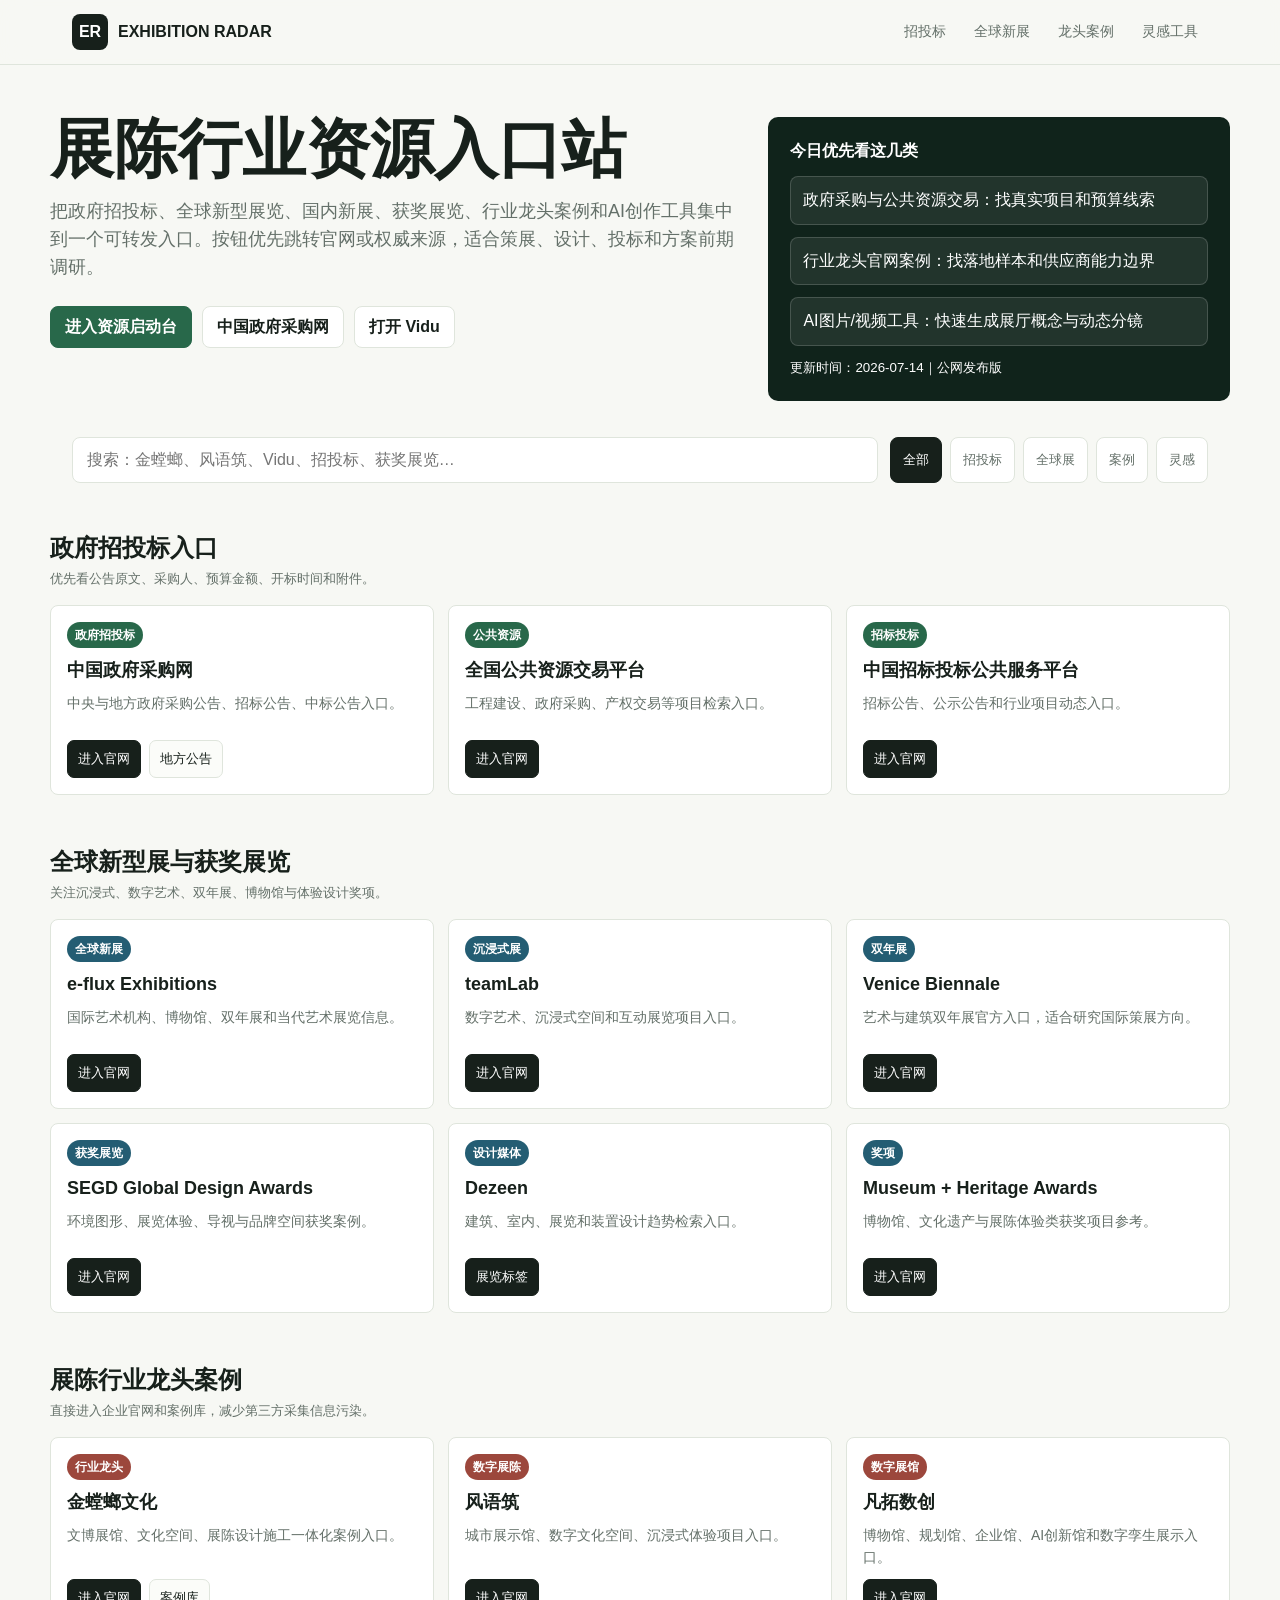
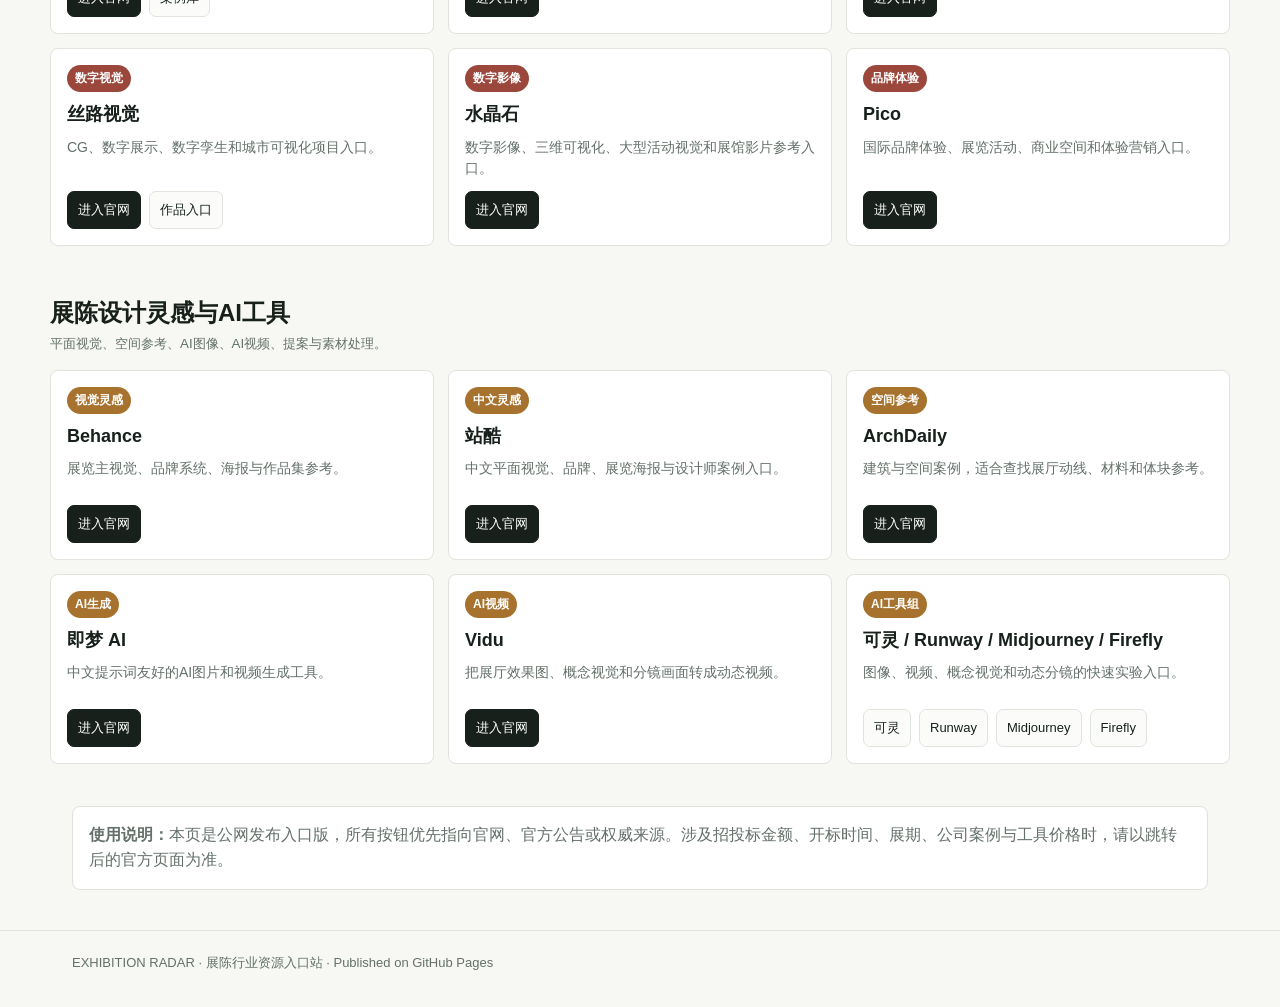
==== index.html @ a2f23543 "Publish Exhibition Radar GitHub Pages entry" ====
<!doctype html>
<html lang="zh-CN">
<head>
<meta charset="utf-8">
<meta name="viewport" content="width=device-width,initial-scale=1">
<title>EXHIBITION RADAR｜展陈行业资源入口站</title>
<meta name="description" content="展陈设计、展览资讯、政府招投标、行业龙头案例与AI灵感工具入口站。">
<style>
:root{--bg:#f7f8f4;--ink:#17201b;--muted:#647069;--line:#dfe5dc;--card:#fff;--green:#28684a;--blue:#245d73;--red:#9c473c;--gold:#a7722d}*{box-sizing:border-box}body{margin:0;background:var(--bg);color:var(--ink);font-family:-apple-system,BlinkMacSystemFont,"Segoe UI","PingFang SC","Microsoft YaHei",sans-serif;line-height:1.55}a{color:inherit;text-decoration:none}.shell{max-width:1180px;margin:auto;padding:0 22px}.top{position:sticky;top:0;z-index:5;background:rgba(247,248,244,.92);backdrop-filter:blur(14px);border-bottom:1px solid var(--line)}.nav{min-height:64px;display:flex;align-items:center;justify-content:space-between;gap:18px}.brand{display:flex;align-items:center;gap:10px;font-weight:800}.mark{width:36px;height:36px;border-radius:8px;background:var(--ink);color:white;display:grid;place-items:center}.links{display:flex;gap:8px;flex-wrap:wrap}.links a{font-size:14px;color:var(--muted);padding:8px 10px;border-radius:7px}.links a:hover{background:#e9eee8;color:var(--ink)}.hero{padding:52px 0 26px;display:grid;grid-template-columns:1.2fr .8fr;gap:26px}.hero h1{font-size:clamp(34px,5vw,66px);line-height:1.02;margin:0 0 16px}.hero p{font-size:18px;color:var(--muted);margin:0;max-width:760px}.actions{display:flex;gap:10px;flex-wrap:wrap;margin-top:24px}.btn{display:inline-flex;align-items:center;justify-content:center;min-height:42px;padding:0 14px;border-radius:8px;border:1px solid var(--line);background:white;font-weight:700}.btn.primary{background:var(--green);border-color:var(--green);color:white}.panel{background:#10231b;color:white;border-radius:10px;padding:22px;display:grid;gap:12px}.panel span{display:block;border:1px solid rgba(255,255,255,.16);background:rgba(255,255,255,.08);padding:11px 12px;border-radius:8px}.bar{display:grid;grid-template-columns:1fr auto;gap:12px;margin:10px 0 22px}.search{height:46px;border:1px solid var(--line);border-radius:8px;background:white;padding:0 14px;font:inherit}.tabs{display:flex;gap:8px;flex-wrap:wrap}.tab{height:46px;border:1px solid var(--line);border-radius:8px;background:white;color:var(--muted);padding:0 12px;cursor:pointer}.tab.active{background:var(--ink);border-color:var(--ink);color:white}.section{padding:24px 0}.head{display:flex;justify-content:space-between;align-items:end;gap:16px;margin-bottom:14px}.head h2{margin:0;font-size:24px}.head small{color:var(--muted)}.grid{display:grid;grid-template-columns:repeat(3,minmax(0,1fr));gap:14px}.card{background:var(--card);border:1px solid var(--line);border-radius:8px;padding:16px;min-height:190px;display:flex;flex-direction:column;gap:11px}.card:hover{box-shadow:0 12px 30px rgba(22,32,27,.08);transform:translateY(-2px)}.tag{width:max-content;max-width:100%;font-size:12px;font-weight:800;color:white;background:var(--blue);border-radius:999px;padding:4px 8px}.bid{background:var(--green)}.global{background:var(--blue)}.case{background:var(--red)}.inspire{background:var(--gold)}.card h3{margin:0;font-size:18px;line-height:1.25}.card p{margin:0;color:var(--muted);font-size:14px}.go{margin-top:auto;display:flex;gap:8px;flex-wrap:wrap}.go a{border:1px solid var(--line);background:#fbfcf9;border-radius:7px;padding:8px 10px;font-size:13px}.go a.primary{background:var(--ink);border-color:var(--ink);color:white}.notice{margin:18px 0 40px;border:1px solid var(--line);background:white;border-radius:8px;padding:16px;color:var(--muted)}footer{border-top:1px solid var(--line);padding:22px 0 34px;color:var(--muted);font-size:13px}.hidden{display:none!important}@media(max-width:860px){.hero,.bar,.grid{grid-template-columns:1fr}.nav{align-items:flex-start;padding:12px 0}.hero{padding-top:34px}}
</style>
</head>
<body>
<header class="top"><div class="shell nav"><a class="brand" href="#top"><span class="mark">ER</span><span>EXHIBITION RADAR</span></a><nav class="links"><a href="#bidding">招投标</a><a href="#global">全球新展</a><a href="#cases">龙头案例</a><a href="#inspiration">灵感工具</a></nav></div></header>
<main id="top">
<section class="shell hero"><div><h1>展陈行业资源入口站</h1><p>把政府招投标、全球新型展览、国内新展、获奖展览、行业龙头案例和AI创作工具集中到一个可转发入口。按钮优先跳转官网或权威来源，适合策展、设计、投标和方案前期调研。</p><div class="actions"><a class="btn primary" href="#launcher">进入资源启动台</a><a class="btn" href="https://www.ccgp.gov.cn/" target="_blank" rel="noopener">中国政府采购网</a><a class="btn" href="https://www.vidu.com/" target="_blank" rel="noopener">打开 Vidu</a></div></div><aside class="panel"><strong>今日优先看这几类</strong><span>政府采购与公共资源交易：找真实项目和预算线索</span><span>行业龙头官网案例：找落地样本和供应商能力边界</span><span>AI图片/视频工具：快速生成展厅概念与动态分镜</span><small>更新时间：2026-07-14｜公网发布版</small></aside></section>
<section id="launcher" class="shell"><div class="bar"><input id="search" class="search" placeholder="搜索：金螳螂、风语筑、Vidu、招投标、获奖展览…"><div class="tabs"><button class="tab active" data-filter="all">全部</button><button class="tab" data-filter="bid">招投标</button><button class="tab" data-filter="global">全球展</button><button class="tab" data-filter="case">案例</button><button class="tab" data-filter="inspire">灵感</button></div></div></section>
<section id="bidding" class="shell section"><div class="head"><div><h2>政府招投标入口</h2><small>优先看公告原文、采购人、预算金额、开标时间和附件。</small></div></div><div class="grid">
<article class="card" data-type="bid" data-keywords="政府采购 招标 公共资源"><span class="tag bid">政府招投标</span><h3>中国政府采购网</h3><p>中央与地方政府采购公告、招标公告、中标公告入口。</p><div class="go"><a class="primary" href="https://www.ccgp.gov.cn/" target="_blank" rel="noopener">进入官网</a><a href="https://www.ccgp.gov.cn/cggg/dfgg/" target="_blank" rel="noopener">地方公告</a></div></article>
<article class="card" data-type="bid" data-keywords="公共资源交易 招标 投标"><span class="tag bid">公共资源</span><h3>全国公共资源交易平台</h3><p>工程建设、政府采购、产权交易等项目检索入口。</p><div class="go"><a class="primary" href="https://www.ggzy.gov.cn/" target="_blank" rel="noopener">进入官网</a></div></article>
<article class="card" data-type="bid" data-keywords="招标投标 招标公告 中标候选人"><span class="tag bid">招标投标</span><h3>中国招标投标公共服务平台</h3><p>招标公告、公示公告和行业项目动态入口。</p><div class="go"><a class="primary" href="https://www.cebpubservice.com/" target="_blank" rel="noopener">进入官网</a></div></article>
</div></section>
<section id="global" class="shell section"><div class="head"><div><h2>全球新型展与获奖展览</h2><small>关注沉浸式、数字艺术、双年展、博物馆与体验设计奖项。</small></div></div><div class="grid">
<article class="card" data-type="global" data-keywords="全球 展览 e-flux museum exhibition"><span class="tag global">全球新展</span><h3>e-flux Exhibitions</h3><p>国际艺术机构、博物馆、双年展和当代艺术展览信息。</p><div class="go"><a class="primary" href="https://www.e-flux.com/announcements/" target="_blank" rel="noopener">进入官网</a></div></article>
<article class="card" data-type="global" data-keywords="teamLab immersive digital art"><span class="tag global">沉浸式展</span><h3>teamLab</h3><p>数字艺术、沉浸式空间和互动展览项目入口。</p><div class="go"><a class="primary" href="https://www.teamlab.art/" target="_blank" rel="noopener">进入官网</a></div></article>
<article class="card" data-type="global" data-keywords="Venice Biennale biennale architecture art"><span class="tag global">双年展</span><h3>Venice Biennale</h3><p>艺术与建筑双年展官方入口，适合研究国际策展方向。</p><div class="go"><a class="primary" href="https://www.labiennale.org/en" target="_blank" rel="noopener">进入官网</a></div></article>
<article class="card" data-type="global" data-keywords="SEGD award exhibition design"><span class="tag global">获奖展览</span><h3>SEGD Global Design Awards</h3><p>环境图形、展览体验、导视与品牌空间获奖案例。</p><div class="go"><a class="primary" href="https://segd.org/awards/global-design-awards/" target="_blank" rel="noopener">进入官网</a></div></article>
<article class="card" data-type="global" data-keywords="Dezeen exhibition museum design"><span class="tag global">设计媒体</span><h3>Dezeen</h3><p>建筑、室内、展览和装置设计趋势检索入口。</p><div class="go"><a class="primary" href="https://www.dezeen.com/tag/exhibitions/" target="_blank" rel="noopener">展览标签</a></div></article>
<article class="card" data-type="global" data-keywords="Museum awards exhibition heritage"><span class="tag global">奖项</span><h3>Museum + Heritage Awards</h3><p>博物馆、文化遗产与展陈体验类获奖项目参考。</p><div class="go"><a class="primary" href="https://awards.museumsandheritage.com/" target="_blank" rel="noopener">进入官网</a></div></article>
</div></section>
<section id="cases" class="shell section"><div class="head"><div><h2>展陈行业龙头案例</h2><small>直接进入企业官网和案例库，减少第三方采集信息污染。</small></div></div><div class="grid">
<article class="card" data-type="case" data-keywords="金螳螂 金螳螂文化 展陈 案例"><span class="tag case">行业龙头</span><h3>金螳螂文化</h3><p>文博展馆、文化空间、展陈设计施工一体化案例入口。</p><div class="go"><a class="primary" href="https://www.jtlculture.com/" target="_blank" rel="noopener">进入官网</a><a href="https://www.jtlculture.com/case" target="_blank" rel="noopener">案例库</a></div></article>
<article class="card" data-type="case" data-keywords="风语筑 数字文化 展示 沉浸"><span class="tag case">数字展陈</span><h3>风语筑</h3><p>城市展示馆、数字文化空间、沉浸式体验项目入口。</p><div class="go"><a class="primary" href="https://www.fengyuzhu.com/" target="_blank" rel="noopener">进入官网</a></div></article>
<article class="card" data-type="case" data-keywords="凡拓 数创 AI 展馆 博物馆"><span class="tag case">数字展馆</span><h3>凡拓数创</h3><p>博物馆、规划馆、企业馆、AI创新馆和数字孪生展示入口。</p><div class="go"><a class="primary" href="https://www.efrontop.cn/" target="_blank" rel="noopener">进入官网</a></div></article>
<article class="card" data-type="case" data-keywords="丝路视觉 数字展示 数字孪生"><span class="tag case">数字视觉</span><h3>丝路视觉</h3><p>CG、数字展示、数字孪生和城市可视化项目入口。</p><div class="go"><a class="primary" href="https://www.silkroadcg.com/" target="_blank" rel="noopener">进入官网</a><a href="https://www.silkroadcg.com/work_cn.html" target="_blank" rel="noopener">作品入口</a></div></article>
<article class="card" data-type="case" data-keywords="水晶石 数字影像 展馆 视觉"><span class="tag case">数字影像</span><h3>水晶石</h3><p>数字影像、三维可视化、大型活动视觉和展馆影片参考入口。</p><div class="go"><a class="primary" href="http://www.crystalcg.com/" target="_blank" rel="noopener">进入官网</a></div></article>
<article class="card" data-type="case" data-keywords="Pico exhibition brand experience"><span class="tag case">品牌体验</span><h3>Pico</h3><p>国际品牌体验、展览活动、商业空间和体验营销入口。</p><div class="go"><a class="primary" href="https://www.pico.com/" target="_blank" rel="noopener">进入官网</a></div></article>
</div></section>
<section id="inspiration" class="shell section"><div class="head"><div><h2>展陈设计灵感与AI工具</h2><small>平面视觉、空间参考、AI图像、AI视频、提案与素材处理。</small></div></div><div class="grid">
<article class="card" data-type="inspire" data-keywords="Behance 视觉 灵感 平面"><span class="tag inspire">视觉灵感</span><h3>Behance</h3><p>展览主视觉、品牌系统、海报与作品集参考。</p><div class="go"><a class="primary" href="https://www.behance.net/" target="_blank" rel="noopener">进入官网</a></div></article>
<article class="card" data-type="inspire" data-keywords="站酷 ZCOOL 中文 设计 灵感"><span class="tag inspire">中文灵感</span><h3>站酷</h3><p>中文平面视觉、品牌、展览海报与设计师案例入口。</p><div class="go"><a class="primary" href="https://www.zcool.com.cn/" target="_blank" rel="noopener">进入官网</a></div></article>
<article class="card" data-type="inspire" data-keywords="ArchDaily 空间 建筑 展厅"><span class="tag inspire">空间参考</span><h3>ArchDaily</h3><p>建筑与空间案例，适合查找展厅动线、材料和体块参考。</p><div class="go"><a class="primary" href="https://www.archdaily.com/" target="_blank" rel="noopener">进入官网</a></div></article>
<article class="card" data-type="inspire" data-keywords="即梦 AI 图片 视频"><span class="tag inspire">AI生成</span><h3>即梦 AI</h3><p>中文提示词友好的AI图片和视频生成工具。</p><div class="go"><a class="primary" href="https://jimeng.jianying.com/" target="_blank" rel="noopener">进入官网</a></div></article>
<article class="card" data-type="inspire" data-keywords="Vidu AI 视频 图生视频"><span class="tag inspire">AI视频</span><h3>Vidu</h3><p>把展厅效果图、概念视觉和分镜画面转成动态视频。</p><div class="go"><a class="primary" href="https://www.vidu.com/" target="_blank" rel="noopener">进入官网</a></div></article>
<article class="card" data-type="inspire" data-keywords="Kling 可灵 Runway Midjourney Firefly"><span class="tag inspire">AI工具组</span><h3>可灵 / Runway / Midjourney / Firefly</h3><p>图像、视频、概念视觉和动态分镜的快速实验入口。</p><div class="go"><a href="https://klingai.com/" target="_blank" rel="noopener">可灵</a><a href="https://runwayml.com/" target="_blank" rel="noopener">Runway</a><a href="https://www.midjourney.com/" target="_blank" rel="noopener">Midjourney</a><a href="https://www.adobe.com/products/firefly.html" target="_blank" rel="noopener">Firefly</a></div></article>
</div></section>
<section class="shell"><div class="notice"><strong>使用说明：</strong>本页是公网发布入口版，所有按钮优先指向官网、官方公告或权威来源。涉及招投标金额、开标时间、展期、公司案例与工具价格时，请以跳转后的官方页面为准。</div></section>
</main><footer><div class="shell">EXHIBITION RADAR · 展陈行业资源入口站 · Published on GitHub Pages</div></footer>
<script>const s=document.getElementById('search'),tabs=[...document.querySelectorAll('.tab')],cards=[...document.querySelectorAll('.card')];let f='all';function sync(){const q=(s.value||'').trim().toLowerCase();cards.forEach(c=>{const ok=(f==='all'||c.dataset.type===f)&&(!q||(c.innerText+' '+(c.dataset.keywords||'')).toLowerCase().includes(q));c.classList.toggle('hidden',!ok)})}tabs.forEach(b=>b.onclick=()=>{tabs.forEach(x=>x.classList.remove('active'));b.classList.add('active');f=b.dataset.filter;sync()});s.oninput=sync;</script>
</body>
</html>
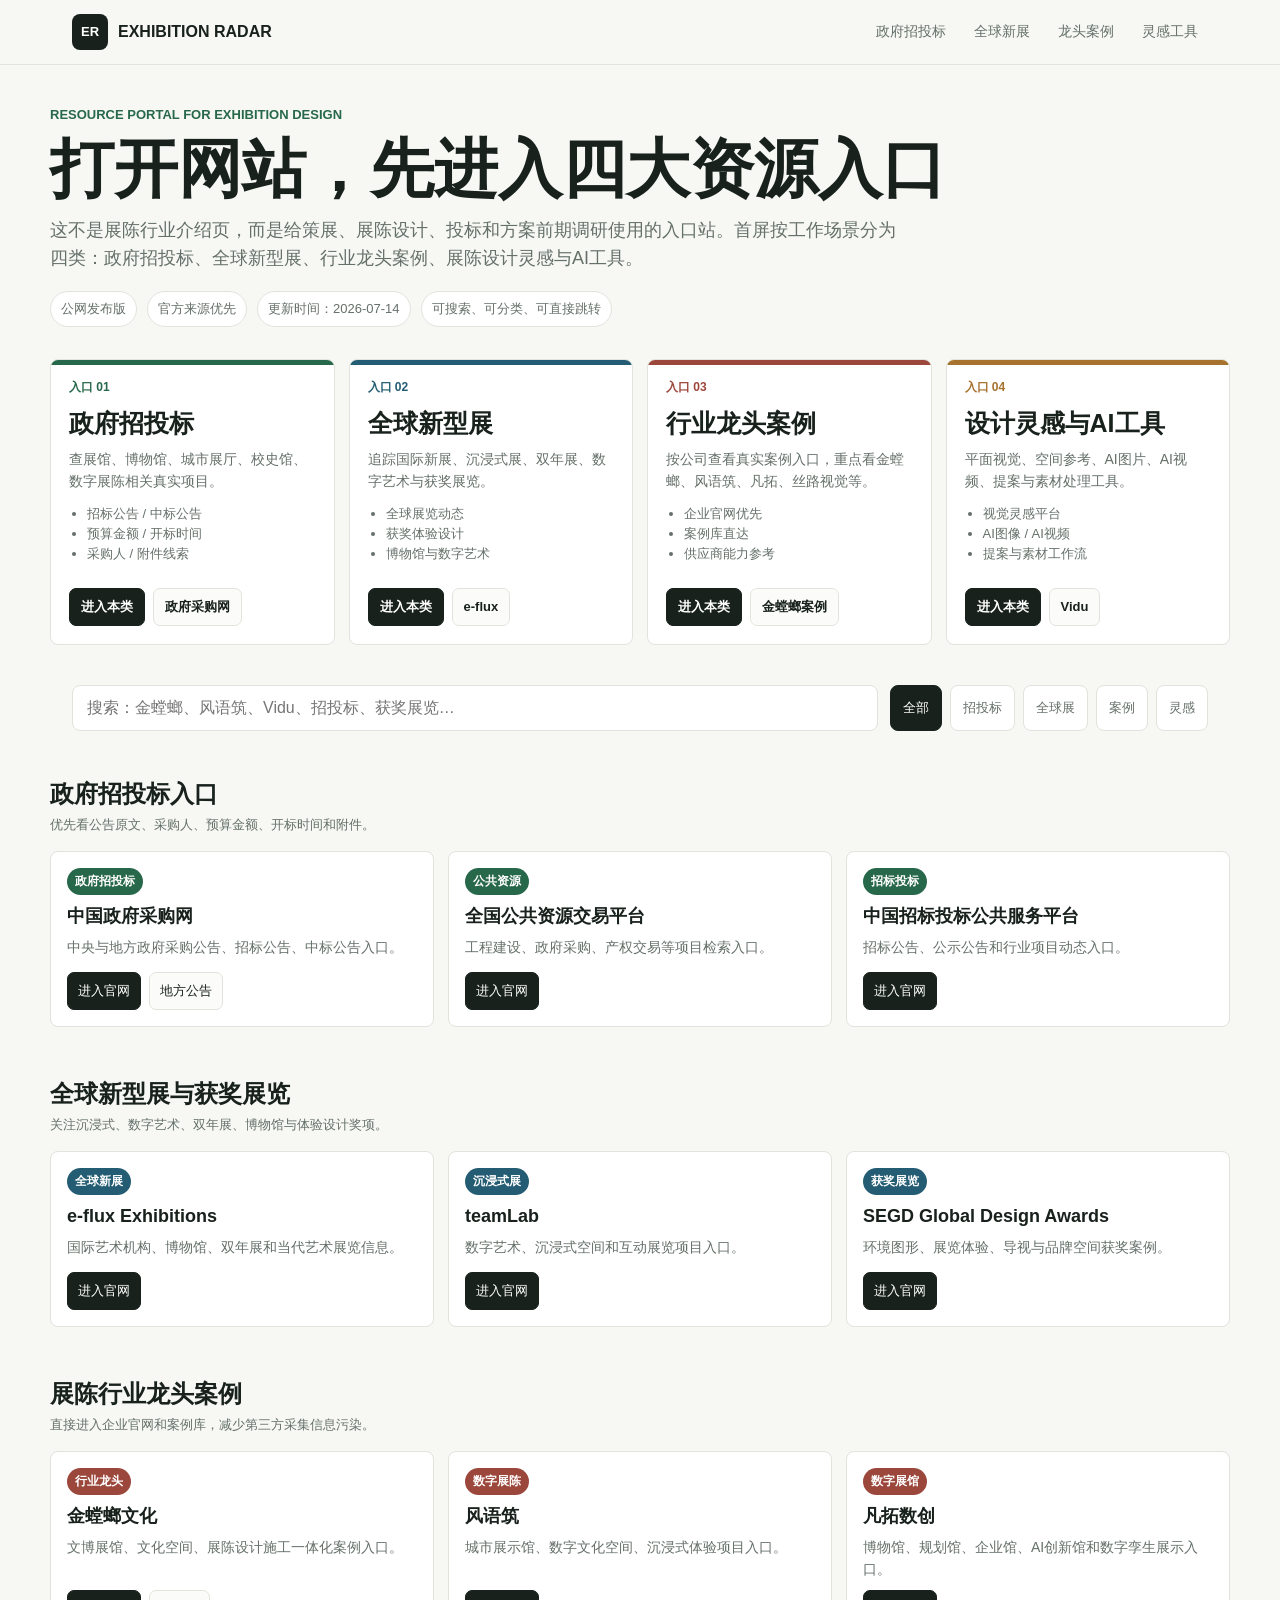
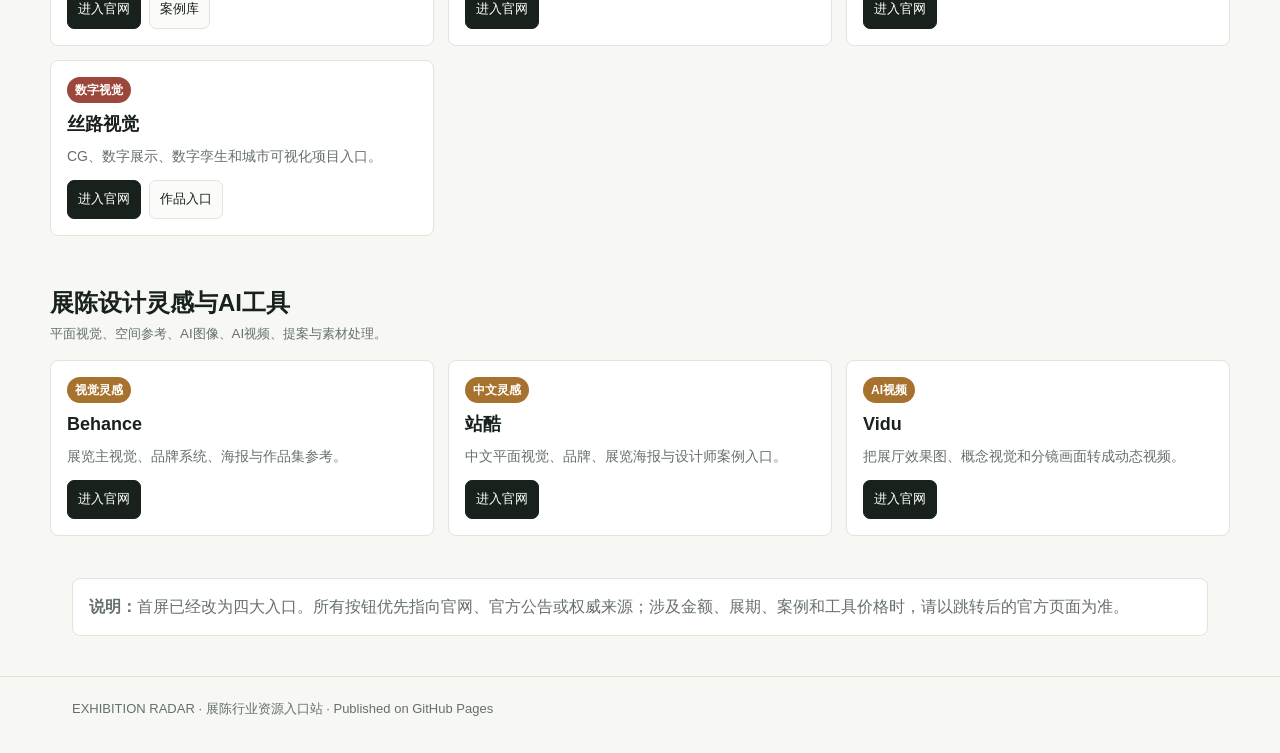
==== commit bac96538: "Refocus homepage on four resource entrances" ====
--- a/index.html
+++ b/index.html
@@ -1,50 +1,56 @@
 <!doctype html>
 <html lang="zh-CN">
 <head>
-<meta charset="utf-8">
-<meta name="viewport" content="width=device-width,initial-scale=1">
-<title>EXHIBITION RADAR｜展陈行业资源入口站</title>
-<meta name="description" content="展陈设计、展览资讯、政府招投标、行业龙头案例与AI灵感工具入口站。">
-<style>
-:root{--bg:#f7f8f4;--ink:#17201b;--muted:#647069;--line:#dfe5dc;--card:#fff;--green:#28684a;--blue:#245d73;--red:#9c473c;--gold:#a7722d}*{box-sizing:border-box}body{margin:0;background:var(--bg);color:var(--ink);font-family:-apple-system,BlinkMacSystemFont,"Segoe UI","PingFang SC","Microsoft YaHei",sans-serif;line-height:1.55}a{color:inherit;text-decoration:none}.shell{max-width:1180px;margin:auto;padding:0 22px}.top{position:sticky;top:0;z-index:5;background:rgba(247,248,244,.92);backdrop-filter:blur(14px);border-bottom:1px solid var(--line)}.nav{min-height:64px;display:flex;align-items:center;justify-content:space-between;gap:18px}.brand{display:flex;align-items:center;gap:10px;font-weight:800}.mark{width:36px;height:36px;border-radius:8px;background:var(--ink);color:white;display:grid;place-items:center}.links{display:flex;gap:8px;flex-wrap:wrap}.links a{font-size:14px;color:var(--muted);padding:8px 10px;border-radius:7px}.links a:hover{background:#e9eee8;color:var(--ink)}.hero{padding:52px 0 26px;display:grid;grid-template-columns:1.2fr .8fr;gap:26px}.hero h1{font-size:clamp(34px,5vw,66px);line-height:1.02;margin:0 0 16px}.hero p{font-size:18px;color:var(--muted);margin:0;max-width:760px}.actions{display:flex;gap:10px;flex-wrap:wrap;margin-top:24px}.btn{display:inline-flex;align-items:center;justify-content:center;min-height:42px;padding:0 14px;border-radius:8px;border:1px solid var(--line);background:white;font-weight:700}.btn.primary{background:var(--green);border-color:var(--green);color:white}.panel{background:#10231b;color:white;border-radius:10px;padding:22px;display:grid;gap:12px}.panel span{display:block;border:1px solid rgba(255,255,255,.16);background:rgba(255,255,255,.08);padding:11px 12px;border-radius:8px}.bar{display:grid;grid-template-columns:1fr auto;gap:12px;margin:10px 0 22px}.search{height:46px;border:1px solid var(--line);border-radius:8px;background:white;padding:0 14px;font:inherit}.tabs{display:flex;gap:8px;flex-wrap:wrap}.tab{height:46px;border:1px solid var(--line);border-radius:8px;background:white;color:var(--muted);padding:0 12px;cursor:pointer}.tab.active{background:var(--ink);border-color:var(--ink);color:white}.section{padding:24px 0}.head{display:flex;justify-content:space-between;align-items:end;gap:16px;margin-bottom:14px}.head h2{margin:0;font-size:24px}.head small{color:var(--muted)}.grid{display:grid;grid-template-columns:repeat(3,minmax(0,1fr));gap:14px}.card{background:var(--card);border:1px solid var(--line);border-radius:8px;padding:16px;min-height:190px;display:flex;flex-direction:column;gap:11px}.card:hover{box-shadow:0 12px 30px rgba(22,32,27,.08);transform:translateY(-2px)}.tag{width:max-content;max-width:100%;font-size:12px;font-weight:800;color:white;background:var(--blue);border-radius:999px;padding:4px 8px}.bid{background:var(--green)}.global{background:var(--blue)}.case{background:var(--red)}.inspire{background:var(--gold)}.card h3{margin:0;font-size:18px;line-height:1.25}.card p{margin:0;color:var(--muted);font-size:14px}.go{margin-top:auto;display:flex;gap:8px;flex-wrap:wrap}.go a{border:1px solid var(--line);background:#fbfcf9;border-radius:7px;padding:8px 10px;font-size:13px}.go a.primary{background:var(--ink);border-color:var(--ink);color:white}.notice{margin:18px 0 40px;border:1px solid var(--line);background:white;border-radius:8px;padding:16px;color:var(--muted)}footer{border-top:1px solid var(--line);padding:22px 0 34px;color:var(--muted);font-size:13px}.hidden{display:none!important}@media(max-width:860px){.hero,.bar,.grid{grid-template-columns:1fr}.nav{align-items:flex-start;padding:12px 0}.hero{padding-top:34px}}
-</style>
+  <meta charset="utf-8">
+  <meta name="viewport" content="width=device-width,initial-scale=1">
+  <title>EXHIBITION RADAR｜展陈行业资源入口站</title>
+  <meta name="description" content="面向展陈设计行业的四大资源入口：政府招投标、全球新型展、行业龙头案例、展陈设计灵感与AI工具。">
+  <style>
+    :root{--bg:#f7f8f4;--ink:#18211c;--muted:#657069;--line:#dfe5dc;--card:#fff;--green:#28684a;--blue:#245d73;--red:#9c473c;--gold:#a7722d;--soft:#edf1ea}*{box-sizing:border-box}html{scroll-behavior:smooth}body{margin:0;background:var(--bg);color:var(--ink);font-family:-apple-system,BlinkMacSystemFont,"Segoe UI","PingFang SC","Microsoft YaHei",sans-serif;line-height:1.55}a{color:inherit;text-decoration:none}.shell{max-width:1180px;margin:auto;padding:0 22px}.top{position:sticky;top:0;z-index:10;background:rgba(247,248,244,.94);backdrop-filter:blur(14px);border-bottom:1px solid var(--line)}.nav{min-height:64px;display:flex;align-items:center;justify-content:space-between;gap:18px}.brand{display:flex;align-items:center;gap:10px;font-weight:820}.mark{width:36px;height:36px;border-radius:8px;background:var(--ink);color:white;display:grid;place-items:center;font-size:13px}.navlinks{display:flex;gap:8px;flex-wrap:wrap}.navlinks a{font-size:14px;color:var(--muted);padding:8px 10px;border-radius:7px}.navlinks a:hover{background:#e9eee8;color:var(--ink)}.hero{padding:40px 0 18px}.eyebrow{font-size:13px;font-weight:800;color:var(--green);letter-spacing:0;margin-bottom:12px}.hero h1{font-size:clamp(34px,5vw,64px);line-height:1.03;margin:0 0 14px;letter-spacing:0}.hero p{font-size:18px;color:var(--muted);margin:0;max-width:860px}.meta{display:flex;gap:10px;flex-wrap:wrap;margin-top:18px}.pill{border:1px solid var(--line);background:#fff;border-radius:999px;padding:7px 10px;color:var(--muted);font-size:13px}.entry-wrap{padding:14px 0 26px}.entry-grid{display:grid;grid-template-columns:repeat(4,minmax(0,1fr));gap:14px}.entry{position:relative;min-height:286px;border:1px solid var(--line);background:var(--card);border-radius:8px;padding:18px;display:flex;flex-direction:column;gap:12px;overflow:hidden}.entry:before{content:"";position:absolute;left:0;top:0;right:0;height:5px;background:var(--accent)}.entry:hover{box-shadow:0 16px 36px rgba(22,32,27,.1);transform:translateY(-2px)}.entry .code{font-size:12px;font-weight:850;color:var(--accent)}.entry h2{font-size:25px;line-height:1.13;margin:0}.entry p{margin:0;color:var(--muted);font-size:14px}.entry ul{margin:0;padding-left:18px;color:var(--muted);font-size:13px}.actions{margin-top:auto;display:flex;gap:8px;flex-wrap:wrap}.btn{display:inline-flex;align-items:center;justify-content:center;min-height:38px;padding:0 11px;border-radius:7px;border:1px solid var(--line);background:#fbfcf9;font-size:13px;font-weight:720}.btn.primary{background:var(--ink);border-color:var(--ink);color:white}.toolbar{display:grid;grid-template-columns:1fr auto;gap:12px;margin:14px 0 20px}.search{height:46px;border:1px solid var(--line);border-radius:8px;background:white;padding:0 14px;font:inherit}.tabs{display:flex;gap:8px;flex-wrap:wrap}.tab{height:46px;border:1px solid var(--line);border-radius:8px;background:white;color:var(--muted);padding:0 12px;cursor:pointer}.tab.active{background:var(--ink);border-color:var(--ink);color:white}.section{padding:24px 0}.head{display:flex;justify-content:space-between;align-items:end;gap:16px;margin-bottom:14px}.head h2{margin:0;font-size:24px}.head small{color:var(--muted)}.grid{display:grid;grid-template-columns:repeat(3,minmax(0,1fr));gap:14px}.card{background:#fff;border:1px solid var(--line);border-radius:8px;padding:16px;min-height:176px;display:flex;flex-direction:column;gap:10px}.card:hover{box-shadow:0 12px 30px rgba(22,32,27,.08);transform:translateY(-2px)}.tag{width:max-content;max-width:100%;font-size:12px;font-weight:800;color:white;background:var(--blue);border-radius:999px;padding:4px 8px}.bid{background:var(--green)}.global{background:var(--blue)}.case{background:var(--red)}.inspire{background:var(--gold)}.card h3{margin:0;font-size:18px;line-height:1.25}.card p{margin:0;color:var(--muted);font-size:14px}.go{margin-top:auto;display:flex;gap:8px;flex-wrap:wrap}.go a{border:1px solid var(--line);background:#fbfcf9;border-radius:7px;padding:8px 10px;font-size:13px}.go a.primary{background:var(--ink);border-color:var(--ink);color:white}.notice{margin:18px 0 40px;border:1px solid var(--line);background:white;border-radius:8px;padding:16px;color:var(--muted)}footer{border-top:1px solid var(--line);padding:22px 0 34px;color:var(--muted);font-size:13px}.hidden{display:none!important}@media(max-width:1040px){.entry-grid{grid-template-columns:repeat(2,minmax(0,1fr))}.grid{grid-template-columns:repeat(2,minmax(0,1fr))}}@media(max-width:720px){.nav{align-items:flex-start;padding:12px 0}.entry-grid,.grid,.toolbar{grid-template-columns:1fr}.hero{padding-top:30px}.entry{min-height:230px}}
+  </style>
 </head>
 <body>
-<header class="top"><div class="shell nav"><a class="brand" href="#top"><span class="mark">ER</span><span>EXHIBITION RADAR</span></a><nav class="links"><a href="#bidding">招投标</a><a href="#global">全球新展</a><a href="#cases">龙头案例</a><a href="#inspiration">灵感工具</a></nav></div></header>
-<main id="top">
-<section class="shell hero"><div><h1>展陈行业资源入口站</h1><p>把政府招投标、全球新型展览、国内新展、获奖展览、行业龙头案例和AI创作工具集中到一个可转发入口。按钮优先跳转官网或权威来源，适合策展、设计、投标和方案前期调研。</p><div class="actions"><a class="btn primary" href="#launcher">进入资源启动台</a><a class="btn" href="https://www.ccgp.gov.cn/" target="_blank" rel="noopener">中国政府采购网</a><a class="btn" href="https://www.vidu.com/" target="_blank" rel="noopener">打开 Vidu</a></div></div><aside class="panel"><strong>今日优先看这几类</strong><span>政府采购与公共资源交易：找真实项目和预算线索</span><span>行业龙头官网案例：找落地样本和供应商能力边界</span><span>AI图片/视频工具：快速生成展厅概念与动态分镜</span><small>更新时间：2026-07-14｜公网发布版</small></aside></section>
-<section id="launcher" class="shell"><div class="bar"><input id="search" class="search" placeholder="搜索：金螳螂、风语筑、Vidu、招投标、获奖展览…"><div class="tabs"><button class="tab active" data-filter="all">全部</button><button class="tab" data-filter="bid">招投标</button><button class="tab" data-filter="global">全球展</button><button class="tab" data-filter="case">案例</button><button class="tab" data-filter="inspire">灵感</button></div></div></section>
-<section id="bidding" class="shell section"><div class="head"><div><h2>政府招投标入口</h2><small>优先看公告原文、采购人、预算金额、开标时间和附件。</small></div></div><div class="grid">
-<article class="card" data-type="bid" data-keywords="政府采购 招标 公共资源"><span class="tag bid">政府招投标</span><h3>中国政府采购网</h3><p>中央与地方政府采购公告、招标公告、中标公告入口。</p><div class="go"><a class="primary" href="https://www.ccgp.gov.cn/" target="_blank" rel="noopener">进入官网</a><a href="https://www.ccgp.gov.cn/cggg/dfgg/" target="_blank" rel="noopener">地方公告</a></div></article>
-<article class="card" data-type="bid" data-keywords="公共资源交易 招标 投标"><span class="tag bid">公共资源</span><h3>全国公共资源交易平台</h3><p>工程建设、政府采购、产权交易等项目检索入口。</p><div class="go"><a class="primary" href="https://www.ggzy.gov.cn/" target="_blank" rel="noopener">进入官网</a></div></article>
-<article class="card" data-type="bid" data-keywords="招标投标 招标公告 中标候选人"><span class="tag bid">招标投标</span><h3>中国招标投标公共服务平台</h3><p>招标公告、公示公告和行业项目动态入口。</p><div class="go"><a class="primary" href="https://www.cebpubservice.com/" target="_blank" rel="noopener">进入官网</a></div></article>
-</div></section>
-<section id="global" class="shell section"><div class="head"><div><h2>全球新型展与获奖展览</h2><small>关注沉浸式、数字艺术、双年展、博物馆与体验设计奖项。</small></div></div><div class="grid">
-<article class="card" data-type="global" data-keywords="全球 展览 e-flux museum exhibition"><span class="tag global">全球新展</span><h3>e-flux Exhibitions</h3><p>国际艺术机构、博物馆、双年展和当代艺术展览信息。</p><div class="go"><a class="primary" href="https://www.e-flux.com/announcements/" target="_blank" rel="noopener">进入官网</a></div></article>
-<article class="card" data-type="global" data-keywords="teamLab immersive digital art"><span class="tag global">沉浸式展</span><h3>teamLab</h3><p>数字艺术、沉浸式空间和互动展览项目入口。</p><div class="go"><a class="primary" href="https://www.teamlab.art/" target="_blank" rel="noopener">进入官网</a></div></article>
-<article class="card" data-type="global" data-keywords="Venice Biennale biennale architecture art"><span class="tag global">双年展</span><h3>Venice Biennale</h3><p>艺术与建筑双年展官方入口，适合研究国际策展方向。</p><div class="go"><a class="primary" href="https://www.labiennale.org/en" target="_blank" rel="noopener">进入官网</a></div></article>
-<article class="card" data-type="global" data-keywords="SEGD award exhibition design"><span class="tag global">获奖展览</span><h3>SEGD Global Design Awards</h3><p>环境图形、展览体验、导视与品牌空间获奖案例。</p><div class="go"><a class="primary" href="https://segd.org/awards/global-design-awards/" target="_blank" rel="noopener">进入官网</a></div></article>
-<article class="card" data-type="global" data-keywords="Dezeen exhibition museum design"><span class="tag global">设计媒体</span><h3>Dezeen</h3><p>建筑、室内、展览和装置设计趋势检索入口。</p><div class="go"><a class="primary" href="https://www.dezeen.com/tag/exhibitions/" target="_blank" rel="noopener">展览标签</a></div></article>
-<article class="card" data-type="global" data-keywords="Museum awards exhibition heritage"><span class="tag global">奖项</span><h3>Museum + Heritage Awards</h3><p>博物馆、文化遗产与展陈体验类获奖项目参考。</p><div class="go"><a class="primary" href="https://awards.museumsandheritage.com/" target="_blank" rel="noopener">进入官网</a></div></article>
-</div></section>
-<section id="cases" class="shell section"><div class="head"><div><h2>展陈行业龙头案例</h2><small>直接进入企业官网和案例库，减少第三方采集信息污染。</small></div></div><div class="grid">
-<article class="card" data-type="case" data-keywords="金螳螂 金螳螂文化 展陈 案例"><span class="tag case">行业龙头</span><h3>金螳螂文化</h3><p>文博展馆、文化空间、展陈设计施工一体化案例入口。</p><div class="go"><a class="primary" href="https://www.jtlculture.com/" target="_blank" rel="noopener">进入官网</a><a href="https://www.jtlculture.com/case" target="_blank" rel="noopener">案例库</a></div></article>
-<article class="card" data-type="case" data-keywords="风语筑 数字文化 展示 沉浸"><span class="tag case">数字展陈</span><h3>风语筑</h3><p>城市展示馆、数字文化空间、沉浸式体验项目入口。</p><div class="go"><a class="primary" href="https://www.fengyuzhu.com/" target="_blank" rel="noopener">进入官网</a></div></article>
-<article class="card" data-type="case" data-keywords="凡拓 数创 AI 展馆 博物馆"><span class="tag case">数字展馆</span><h3>凡拓数创</h3><p>博物馆、规划馆、企业馆、AI创新馆和数字孪生展示入口。</p><div class="go"><a class="primary" href="https://www.efrontop.cn/" target="_blank" rel="noopener">进入官网</a></div></article>
-<article class="card" data-type="case" data-keywords="丝路视觉 数字展示 数字孪生"><span class="tag case">数字视觉</span><h3>丝路视觉</h3><p>CG、数字展示、数字孪生和城市可视化项目入口。</p><div class="go"><a class="primary" href="https://www.silkroadcg.com/" target="_blank" rel="noopener">进入官网</a><a href="https://www.silkroadcg.com/work_cn.html" target="_blank" rel="noopener">作品入口</a></div></article>
-<article class="card" data-type="case" data-keywords="水晶石 数字影像 展馆 视觉"><span class="tag case">数字影像</span><h3>水晶石</h3><p>数字影像、三维可视化、大型活动视觉和展馆影片参考入口。</p><div class="go"><a class="primary" href="http://www.crystalcg.com/" target="_blank" rel="noopener">进入官网</a></div></article>
-<article class="card" data-type="case" data-keywords="Pico exhibition brand experience"><span class="tag case">品牌体验</span><h3>Pico</h3><p>国际品牌体验、展览活动、商业空间和体验营销入口。</p><div class="go"><a class="primary" href="https://www.pico.com/" target="_blank" rel="noopener">进入官网</a></div></article>
-</div></section>
-<section id="inspiration" class="shell section"><div class="head"><div><h2>展陈设计灵感与AI工具</h2><small>平面视觉、空间参考、AI图像、AI视频、提案与素材处理。</small></div></div><div class="grid">
-<article class="card" data-type="inspire" data-keywords="Behance 视觉 灵感 平面"><span class="tag inspire">视觉灵感</span><h3>Behance</h3><p>展览主视觉、品牌系统、海报与作品集参考。</p><div class="go"><a class="primary" href="https://www.behance.net/" target="_blank" rel="noopener">进入官网</a></div></article>
-<article class="card" data-type="inspire" data-keywords="站酷 ZCOOL 中文 设计 灵感"><span class="tag inspire">中文灵感</span><h3>站酷</h3><p>中文平面视觉、品牌、展览海报与设计师案例入口。</p><div class="go"><a class="primary" href="https://www.zcool.com.cn/" target="_blank" rel="noopener">进入官网</a></div></article>
-<article class="card" data-type="inspire" data-keywords="ArchDaily 空间 建筑 展厅"><span class="tag inspire">空间参考</span><h3>ArchDaily</h3><p>建筑与空间案例，适合查找展厅动线、材料和体块参考。</p><div class="go"><a class="primary" href="https://www.archdaily.com/" target="_blank" rel="noopener">进入官网</a></div></article>
-<article class="card" data-type="inspire" data-keywords="即梦 AI 图片 视频"><span class="tag inspire">AI生成</span><h3>即梦 AI</h3><p>中文提示词友好的AI图片和视频生成工具。</p><div class="go"><a class="primary" href="https://jimeng.jianying.com/" target="_blank" rel="noopener">进入官网</a></div></article>
-<article class="card" data-type="inspire" data-keywords="Vidu AI 视频 图生视频"><span class="tag inspire">AI视频</span><h3>Vidu</h3><p>把展厅效果图、概念视觉和分镜画面转成动态视频。</p><div class="go"><a class="primary" href="https://www.vidu.com/" target="_blank" rel="noopener">进入官网</a></div></article>
-<article class="card" data-type="inspire" data-keywords="Kling 可灵 Runway Midjourney Firefly"><span class="tag inspire">AI工具组</span><h3>可灵 / Runway / Midjourney / Firefly</h3><p>图像、视频、概念视觉和动态分镜的快速实验入口。</p><div class="go"><a href="https://klingai.com/" target="_blank" rel="noopener">可灵</a><a href="https://runwayml.com/" target="_blank" rel="noopener">Runway</a><a href="https://www.midjourney.com/" target="_blank" rel="noopener">Midjourney</a><a href="https://www.adobe.com/products/firefly.html" target="_blank" rel="noopener">Firefly</a></div></article>
-</div></section>
-<section class="shell"><div class="notice"><strong>使用说明：</strong>本页是公网发布入口版，所有按钮优先指向官网、官方公告或权威来源。涉及招投标金额、开标时间、展期、公司案例与工具价格时，请以跳转后的官方页面为准。</div></section>
-</main><footer><div class="shell">EXHIBITION RADAR · 展陈行业资源入口站 · Published on GitHub Pages</div></footer>
-<script>const s=document.getElementById('search'),tabs=[...document.querySelectorAll('.tab')],cards=[...document.querySelectorAll('.card')];let f='all';function sync(){const q=(s.value||'').trim().toLowerCase();cards.forEach(c=>{const ok=(f==='all'||c.dataset.type===f)&&(!q||(c.innerText+' '+(c.dataset.keywords||'')).toLowerCase().includes(q));c.classList.toggle('hidden',!ok)})}tabs.forEach(b=>b.onclick=()=>{tabs.forEach(x=>x.classList.remove('active'));b.classList.add('active');f=b.dataset.filter;sync()});s.oninput=sync;</script>
+  <header class="top"><div class="shell nav"><a class="brand" href="#top"><span class="mark">ER</span><span>EXHIBITION RADAR</span></a><nav class="navlinks"><a href="#bidding">政府招投标</a><a href="#global">全球新展</a><a href="#cases">龙头案例</a><a href="#inspiration">灵感工具</a></nav></div></header>
+  <main id="top">
+    <section class="shell hero">
+      <div class="eyebrow">RESOURCE PORTAL FOR EXHIBITION DESIGN</div>
+      <h1>打开网站，先进入四大资源入口</h1>
+      <p>这不是展陈行业介绍页，而是给策展、展陈设计、投标和方案前期调研使用的入口站。首屏按工作场景分为四类：政府招投标、全球新型展、行业龙头案例、展陈设计灵感与AI工具。</p>
+      <div class="meta"><span class="pill">公网发布版</span><span class="pill">官方来源优先</span><span class="pill">更新时间：2026-07-14</span><span class="pill">可搜索、可分类、可直接跳转</span></div>
+    </section>
+    <section class="shell entry-wrap" aria-label="四大入口">
+      <div class="entry-grid">
+        <article class="entry" style="--accent:var(--green)"><div class="code">入口 01</div><h2>政府招投标</h2><p>查展馆、博物馆、城市展厅、校史馆、数字展陈相关真实项目。</p><ul><li>招标公告 / 中标公告</li><li>预算金额 / 开标时间</li><li>采购人 / 附件线索</li></ul><div class="actions"><a class="btn primary" href="#bidding">进入本类</a><a class="btn" href="https://www.ccgp.gov.cn/" target="_blank" rel="noopener">政府采购网</a></div></article>
+        <article class="entry" style="--accent:var(--blue)"><div class="code">入口 02</div><h2>全球新型展</h2><p>追踪国际新展、沉浸式展、双年展、数字艺术与获奖展览。</p><ul><li>全球展览动态</li><li>获奖体验设计</li><li>博物馆与数字艺术</li></ul><div class="actions"><a class="btn primary" href="#global">进入本类</a><a class="btn" href="https://www.e-flux.com/announcements/" target="_blank" rel="noopener">e-flux</a></div></article>
+        <article class="entry" style="--accent:var(--red)"><div class="code">入口 03</div><h2>行业龙头案例</h2><p>按公司查看真实案例入口，重点看金螳螂、风语筑、凡拓、丝路视觉等。</p><ul><li>企业官网优先</li><li>案例库直达</li><li>供应商能力参考</li></ul><div class="actions"><a class="btn primary" href="#cases">进入本类</a><a class="btn" href="https://www.jtlculture.com/case" target="_blank" rel="noopener">金螳螂案例</a></div></article>
+        <article class="entry" style="--accent:var(--gold)"><div class="code">入口 04</div><h2>设计灵感与AI工具</h2><p>平面视觉、空间参考、AI图片、AI视频、提案与素材处理工具。</p><ul><li>视觉灵感平台</li><li>AI图像 / AI视频</li><li>提案与素材工作流</li></ul><div class="actions"><a class="btn primary" href="#inspiration">进入本类</a><a class="btn" href="https://www.vidu.com/" target="_blank" rel="noopener">Vidu</a></div></article>
+      </div>
+    </section>
+    <section class="shell"><div class="toolbar"><input id="search" class="search" placeholder="搜索：金螳螂、风语筑、Vidu、招投标、获奖展览…"><div class="tabs"><button class="tab active" data-filter="all">全部</button><button class="tab" data-filter="bid">招投标</button><button class="tab" data-filter="global">全球展</button><button class="tab" data-filter="case">案例</button><button class="tab" data-filter="inspire">灵感</button></div></div></section>
+    <section id="bidding" class="shell section"><div class="head"><div><h2>政府招投标入口</h2><small>优先看公告原文、采购人、预算金额、开标时间和附件。</small></div></div><div class="grid">
+      <article class="card" data-type="bid" data-keywords="政府采购 招标 公共资源"><span class="tag bid">政府招投标</span><h3>中国政府采购网</h3><p>中央与地方政府采购公告、招标公告、中标公告入口。</p><div class="go"><a class="primary" href="https://www.ccgp.gov.cn/" target="_blank" rel="noopener">进入官网</a><a href="https://www.ccgp.gov.cn/cggg/dfgg/" target="_blank" rel="noopener">地方公告</a></div></article>
+      <article class="card" data-type="bid" data-keywords="公共资源交易 招标 投标"><span class="tag bid">公共资源</span><h3>全国公共资源交易平台</h3><p>工程建设、政府采购、产权交易等项目检索入口。</p><div class="go"><a class="primary" href="https://www.ggzy.gov.cn/" target="_blank" rel="noopener">进入官网</a></div></article>
+      <article class="card" data-type="bid" data-keywords="招标投标 招标公告 中标候选人"><span class="tag bid">招标投标</span><h3>中国招标投标公共服务平台</h3><p>招标公告、公示公告和行业项目动态入口。</p><div class="go"><a class="primary" href="https://www.cebpubservice.com/" target="_blank" rel="noopener">进入官网</a></div></article>
+    </div></section>
+    <section id="global" class="shell section"><div class="head"><div><h2>全球新型展与获奖展览</h2><small>关注沉浸式、数字艺术、双年展、博物馆与体验设计奖项。</small></div></div><div class="grid">
+      <article class="card" data-type="global" data-keywords="全球 展览 e-flux museum exhibition"><span class="tag global">全球新展</span><h3>e-flux Exhibitions</h3><p>国际艺术机构、博物馆、双年展和当代艺术展览信息。</p><div class="go"><a class="primary" href="https://www.e-flux.com/announcements/" target="_blank" rel="noopener">进入官网</a></div></article>
+      <article class="card" data-type="global" data-keywords="teamLab immersive digital art"><span class="tag global">沉浸式展</span><h3>teamLab</h3><p>数字艺术、沉浸式空间和互动展览项目入口。</p><div class="go"><a class="primary" href="https://www.teamlab.art/" target="_blank" rel="noopener">进入官网</a></div></article>
+      <article class="card" data-type="global" data-keywords="SEGD award exhibition design"><span class="tag global">获奖展览</span><h3>SEGD Global Design Awards</h3><p>环境图形、展览体验、导视与品牌空间获奖案例。</p><div class="go"><a class="primary" href="https://segd.org/awards/global-design-awards/" target="_blank" rel="noopener">进入官网</a></div></article>
+    </div></section>
+    <section id="cases" class="shell section"><div class="head"><div><h2>展陈行业龙头案例</h2><small>直接进入企业官网和案例库，减少第三方采集信息污染。</small></div></div><div class="grid">
+      <article class="card" data-type="case" data-keywords="金螳螂 金螳螂文化 展陈 案例"><span class="tag case">行业龙头</span><h3>金螳螂文化</h3><p>文博展馆、文化空间、展陈设计施工一体化案例入口。</p><div class="go"><a class="primary" href="https://www.jtlculture.com/" target="_blank" rel="noopener">进入官网</a><a href="https://www.jtlculture.com/case" target="_blank" rel="noopener">案例库</a></div></article>
+      <article class="card" data-type="case" data-keywords="风语筑 数字文化 展示 沉浸"><span class="tag case">数字展陈</span><h3>风语筑</h3><p>城市展示馆、数字文化空间、沉浸式体验项目入口。</p><div class="go"><a class="primary" href="https://www.fengyuzhu.com/" target="_blank" rel="noopener">进入官网</a></div></article>
+      <article class="card" data-type="case" data-keywords="凡拓 数创 AI 展馆 博物馆"><span class="tag case">数字展馆</span><h3>凡拓数创</h3><p>博物馆、规划馆、企业馆、AI创新馆和数字孪生展示入口。</p><div class="go"><a class="primary" href="https://www.efrontop.cn/" target="_blank" rel="noopener">进入官网</a></div></article>
+      <article class="card" data-type="case" data-keywords="丝路视觉 数字展示 数字孪生"><span class="tag case">数字视觉</span><h3>丝路视觉</h3><p>CG、数字展示、数字孪生和城市可视化项目入口。</p><div class="go"><a class="primary" href="https://www.silkroadcg.com/" target="_blank" rel="noopener">进入官网</a><a href="https://www.silkroadcg.com/work_cn.html" target="_blank" rel="noopener">作品入口</a></div></article>
+    </div></section>
+    <section id="inspiration" class="shell section"><div class="head"><div><h2>展陈设计灵感与AI工具</h2><small>平面视觉、空间参考、AI图像、AI视频、提案与素材处理。</small></div></div><div class="grid">
+      <article class="card" data-type="inspire" data-keywords="Behance 视觉 灵感 平面"><span class="tag inspire">视觉灵感</span><h3>Behance</h3><p>展览主视觉、品牌系统、海报与作品集参考。</p><div class="go"><a class="primary" href="https://www.behance.net/" target="_blank" rel="noopener">进入官网</a></div></article>
+      <article class="card" data-type="inspire" data-keywords="站酷 ZCOOL 中文 设计 灵感"><span class="tag inspire">中文灵感</span><h3>站酷</h3><p>中文平面视觉、品牌、展览海报与设计师案例入口。</p><div class="go"><a class="primary" href="https://www.zcool.com.cn/" target="_blank" rel="noopener">进入官网</a></div></article>
+      <article class="card" data-type="inspire" data-keywords="Vidu AI 视频 图生视频"><span class="tag inspire">AI视频</span><h3>Vidu</h3><p>把展厅效果图、概念视觉和分镜画面转成动态视频。</p><div class="go"><a class="primary" href="https://www.vidu.com/" target="_blank" rel="noopener">进入官网</a></div></article>
+    </div></section>
+    <section class="shell"><div class="notice"><strong>说明：</strong>首屏已经改为四大入口。所有按钮优先指向官网、官方公告或权威来源；涉及金额、展期、案例和工具价格时，请以跳转后的官方页面为准。</div></section>
+  </main>
+  <footer><div class="shell">EXHIBITION RADAR · 展陈行业资源入口站 · Published on GitHub Pages</div></footer>
+  <script>const s=document.getElementById('search'),tabs=[...document.querySelectorAll('.tab')],cards=[...document.querySelectorAll('.card')];let f='all';function sync(){const q=(s.value||'').trim().toLowerCase();cards.forEach(c=>{const ok=(f==='all'||c.dataset.type===f)&&(!q||(c.innerText+' '+(c.dataset.keywords||'')).toLowerCase().includes(q));c.classList.toggle('hidden',!ok)})}tabs.forEach(b=>b.onclick=()=>{tabs.forEach(x=>x.classList.remove('active'));b.classList.add('active');f=b.dataset.filter;sync()});s.oninput=sync;</script>
 </body>
 </html>
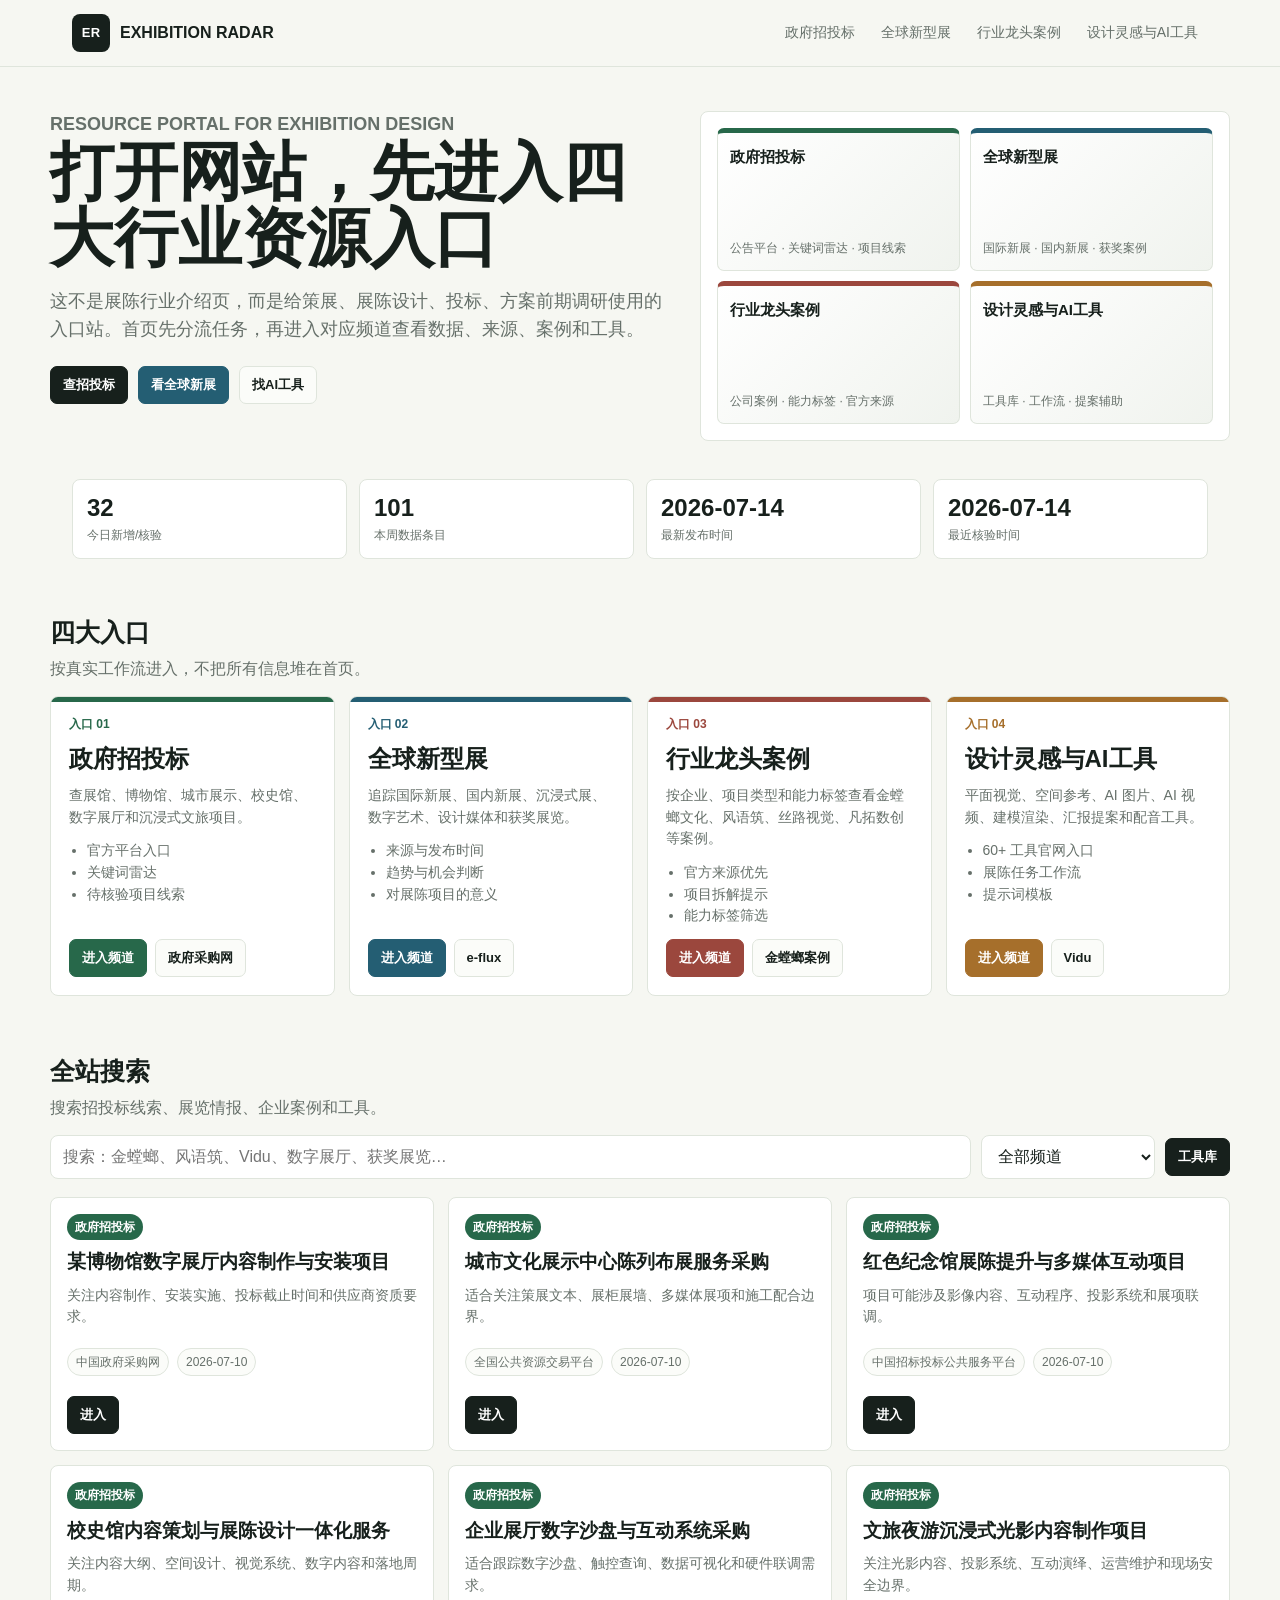
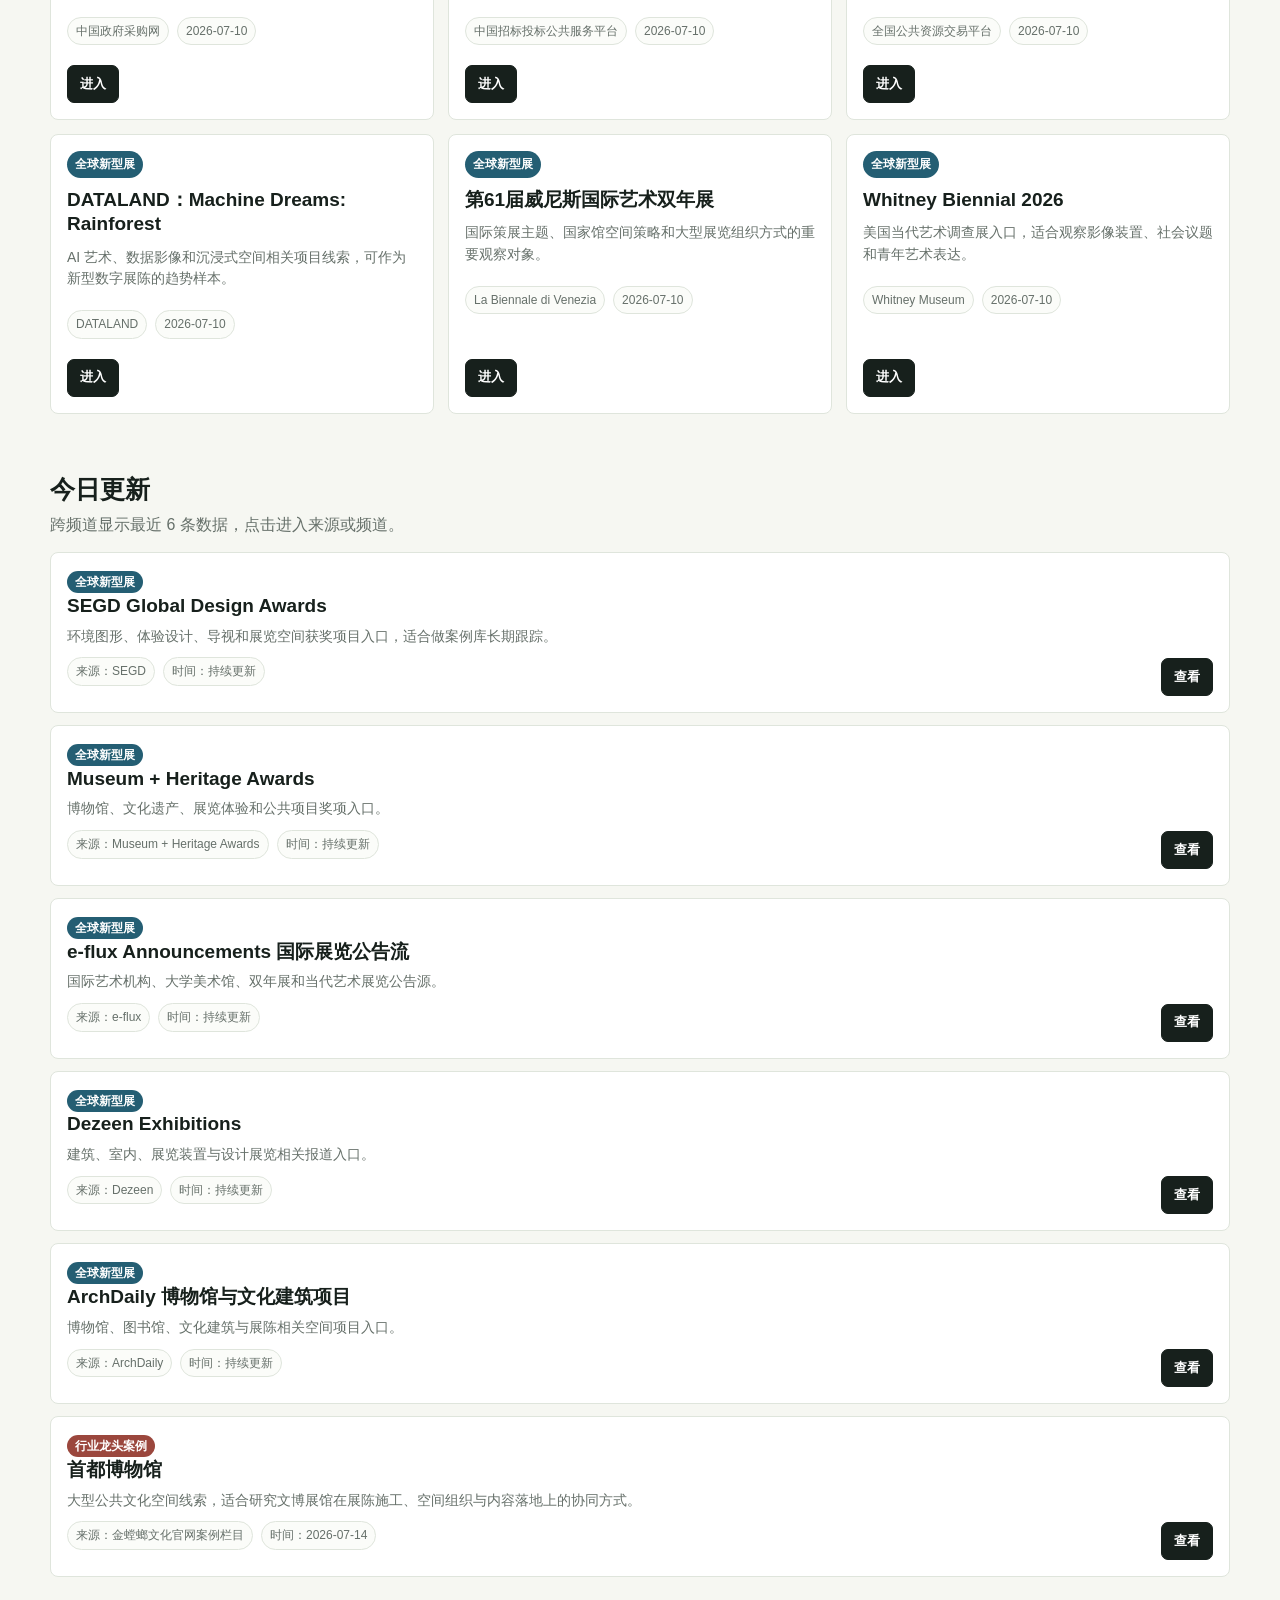
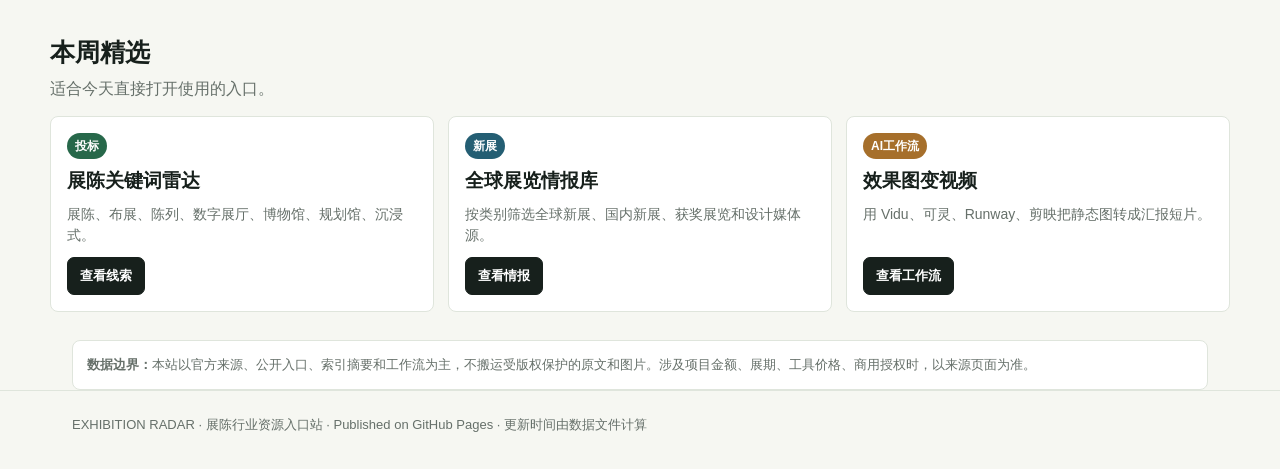
==== commit 70f962f8: "Rebuild homepage around four industry entrances" ====
--- a/index.html
+++ b/index.html
@@ -4,53 +4,57 @@
   <meta charset="utf-8">
   <meta name="viewport" content="width=device-width,initial-scale=1">
   <title>EXHIBITION RADAR｜展陈行业资源入口站</title>
-  <meta name="description" content="面向展陈设计行业的四大资源入口：政府招投标、全球新型展、行业龙头案例、展陈设计灵感与AI工具。">
-  <style>
-    :root{--bg:#f7f8f4;--ink:#18211c;--muted:#657069;--line:#dfe5dc;--card:#fff;--green:#28684a;--blue:#245d73;--red:#9c473c;--gold:#a7722d;--soft:#edf1ea}*{box-sizing:border-box}html{scroll-behavior:smooth}body{margin:0;background:var(--bg);color:var(--ink);font-family:-apple-system,BlinkMacSystemFont,"Segoe UI","PingFang SC","Microsoft YaHei",sans-serif;line-height:1.55}a{color:inherit;text-decoration:none}.shell{max-width:1180px;margin:auto;padding:0 22px}.top{position:sticky;top:0;z-index:10;background:rgba(247,248,244,.94);backdrop-filter:blur(14px);border-bottom:1px solid var(--line)}.nav{min-height:64px;display:flex;align-items:center;justify-content:space-between;gap:18px}.brand{display:flex;align-items:center;gap:10px;font-weight:820}.mark{width:36px;height:36px;border-radius:8px;background:var(--ink);color:white;display:grid;place-items:center;font-size:13px}.navlinks{display:flex;gap:8px;flex-wrap:wrap}.navlinks a{font-size:14px;color:var(--muted);padding:8px 10px;border-radius:7px}.navlinks a:hover{background:#e9eee8;color:var(--ink)}.hero{padding:40px 0 18px}.eyebrow{font-size:13px;font-weight:800;color:var(--green);letter-spacing:0;margin-bottom:12px}.hero h1{font-size:clamp(34px,5vw,64px);line-height:1.03;margin:0 0 14px;letter-spacing:0}.hero p{font-size:18px;color:var(--muted);margin:0;max-width:860px}.meta{display:flex;gap:10px;flex-wrap:wrap;margin-top:18px}.pill{border:1px solid var(--line);background:#fff;border-radius:999px;padding:7px 10px;color:var(--muted);font-size:13px}.entry-wrap{padding:14px 0 26px}.entry-grid{display:grid;grid-template-columns:repeat(4,minmax(0,1fr));gap:14px}.entry{position:relative;min-height:286px;border:1px solid var(--line);background:var(--card);border-radius:8px;padding:18px;display:flex;flex-direction:column;gap:12px;overflow:hidden}.entry:before{content:"";position:absolute;left:0;top:0;right:0;height:5px;background:var(--accent)}.entry:hover{box-shadow:0 16px 36px rgba(22,32,27,.1);transform:translateY(-2px)}.entry .code{font-size:12px;font-weight:850;color:var(--accent)}.entry h2{font-size:25px;line-height:1.13;margin:0}.entry p{margin:0;color:var(--muted);font-size:14px}.entry ul{margin:0;padding-left:18px;color:var(--muted);font-size:13px}.actions{margin-top:auto;display:flex;gap:8px;flex-wrap:wrap}.btn{display:inline-flex;align-items:center;justify-content:center;min-height:38px;padding:0 11px;border-radius:7px;border:1px solid var(--line);background:#fbfcf9;font-size:13px;font-weight:720}.btn.primary{background:var(--ink);border-color:var(--ink);color:white}.toolbar{display:grid;grid-template-columns:1fr auto;gap:12px;margin:14px 0 20px}.search{height:46px;border:1px solid var(--line);border-radius:8px;background:white;padding:0 14px;font:inherit}.tabs{display:flex;gap:8px;flex-wrap:wrap}.tab{height:46px;border:1px solid var(--line);border-radius:8px;background:white;color:var(--muted);padding:0 12px;cursor:pointer}.tab.active{background:var(--ink);border-color:var(--ink);color:white}.section{padding:24px 0}.head{display:flex;justify-content:space-between;align-items:end;gap:16px;margin-bottom:14px}.head h2{margin:0;font-size:24px}.head small{color:var(--muted)}.grid{display:grid;grid-template-columns:repeat(3,minmax(0,1fr));gap:14px}.card{background:#fff;border:1px solid var(--line);border-radius:8px;padding:16px;min-height:176px;display:flex;flex-direction:column;gap:10px}.card:hover{box-shadow:0 12px 30px rgba(22,32,27,.08);transform:translateY(-2px)}.tag{width:max-content;max-width:100%;font-size:12px;font-weight:800;color:white;background:var(--blue);border-radius:999px;padding:4px 8px}.bid{background:var(--green)}.global{background:var(--blue)}.case{background:var(--red)}.inspire{background:var(--gold)}.card h3{margin:0;font-size:18px;line-height:1.25}.card p{margin:0;color:var(--muted);font-size:14px}.go{margin-top:auto;display:flex;gap:8px;flex-wrap:wrap}.go a{border:1px solid var(--line);background:#fbfcf9;border-radius:7px;padding:8px 10px;font-size:13px}.go a.primary{background:var(--ink);border-color:var(--ink);color:white}.notice{margin:18px 0 40px;border:1px solid var(--line);background:white;border-radius:8px;padding:16px;color:var(--muted)}footer{border-top:1px solid var(--line);padding:22px 0 34px;color:var(--muted);font-size:13px}.hidden{display:none!important}@media(max-width:1040px){.entry-grid{grid-template-columns:repeat(2,minmax(0,1fr))}.grid{grid-template-columns:repeat(2,minmax(0,1fr))}}@media(max-width:720px){.nav{align-items:flex-start;padding:12px 0}.entry-grid,.grid,.toolbar{grid-template-columns:1fr}.hero{padding-top:30px}.entry{min-height:230px}}
-  </style>
+  <meta name="description" content="展陈行业资源入口站：政府招投标、全球新型展、行业龙头案例、设计灵感与AI工具。">
+  <link rel="stylesheet" href="/assets/site.css">
 </head>
 <body>
-  <header class="top"><div class="shell nav"><a class="brand" href="#top"><span class="mark">ER</span><span>EXHIBITION RADAR</span></a><nav class="navlinks"><a href="#bidding">政府招投标</a><a href="#global">全球新展</a><a href="#cases">龙头案例</a><a href="#inspiration">灵感工具</a></nav></div></header>
-  <main id="top">
+  <header class="top"><div class="shell nav"><a class="brand" href="/"><span class="mark">ER</span><span>EXHIBITION RADAR</span></a><nav class="navlinks"><a href="/bidding/">政府招投标</a><a href="/intelligence/">全球新型展</a><a href="/cases/">行业龙头案例</a><a href="/resources/">设计灵感与AI工具</a></nav></div></header>
+  <main>
     <section class="shell hero">
-      <div class="eyebrow">RESOURCE PORTAL FOR EXHIBITION DESIGN</div>
-      <h1>打开网站，先进入四大资源入口</h1>
-      <p>这不是展陈行业介绍页，而是给策展、展陈设计、投标和方案前期调研使用的入口站。首屏按工作场景分为四类：政府招投标、全球新型展、行业龙头案例、展陈设计灵感与AI工具。</p>
-      <div class="meta"><span class="pill">公网发布版</span><span class="pill">官方来源优先</span><span class="pill">更新时间：2026-07-14</span><span class="pill">可搜索、可分类、可直接跳转</span></div>
-    </section>
-    <section class="shell entry-wrap" aria-label="四大入口">
-      <div class="entry-grid">
-        <article class="entry" style="--accent:var(--green)"><div class="code">入口 01</div><h2>政府招投标</h2><p>查展馆、博物馆、城市展厅、校史馆、数字展陈相关真实项目。</p><ul><li>招标公告 / 中标公告</li><li>预算金额 / 开标时间</li><li>采购人 / 附件线索</li></ul><div class="actions"><a class="btn primary" href="#bidding">进入本类</a><a class="btn" href="https://www.ccgp.gov.cn/" target="_blank" rel="noopener">政府采购网</a></div></article>
-        <article class="entry" style="--accent:var(--blue)"><div class="code">入口 02</div><h2>全球新型展</h2><p>追踪国际新展、沉浸式展、双年展、数字艺术与获奖展览。</p><ul><li>全球展览动态</li><li>获奖体验设计</li><li>博物馆与数字艺术</li></ul><div class="actions"><a class="btn primary" href="#global">进入本类</a><a class="btn" href="https://www.e-flux.com/announcements/" target="_blank" rel="noopener">e-flux</a></div></article>
-        <article class="entry" style="--accent:var(--red)"><div class="code">入口 03</div><h2>行业龙头案例</h2><p>按公司查看真实案例入口，重点看金螳螂、风语筑、凡拓、丝路视觉等。</p><ul><li>企业官网优先</li><li>案例库直达</li><li>供应商能力参考</li></ul><div class="actions"><a class="btn primary" href="#cases">进入本类</a><a class="btn" href="https://www.jtlculture.com/case" target="_blank" rel="noopener">金螳螂案例</a></div></article>
-        <article class="entry" style="--accent:var(--gold)"><div class="code">入口 04</div><h2>设计灵感与AI工具</h2><p>平面视觉、空间参考、AI图片、AI视频、提案与素材处理工具。</p><ul><li>视觉灵感平台</li><li>AI图像 / AI视频</li><li>提案与素材工作流</li></ul><div class="actions"><a class="btn primary" href="#inspiration">进入本类</a><a class="btn" href="https://www.vidu.com/" target="_blank" rel="noopener">Vidu</a></div></article>
+      <div class="hero-grid">
+        <div>
+          <p class="eyebrow">RESOURCE PORTAL FOR EXHIBITION DESIGN</p>
+          <h1>打开网站，先进入四大行业资源入口</h1>
+          <p>这不是展陈行业介绍页，而是给策展、展陈设计、投标、方案前期调研使用的入口站。首页先分流任务，再进入对应频道查看数据、来源、案例和工具。</p>
+          <div class="hero-actions"><a class="btn primary" href="/bidding/">查招投标</a><a class="btn blue" href="/intelligence/">看全球新展</a><a class="btn" href="/resources/">找AI工具</a></div>
+        </div>
+        <div class="visual-board" aria-label="行业入口预览">
+          <div class="visual-tile tone-green"><strong>政府招投标</strong><span>公告平台 · 关键词雷达 · 项目线索</span></div>
+          <div class="visual-tile tone-blue"><strong>全球新型展</strong><span>国际新展 · 国内新展 · 获奖案例</span></div>
+          <div class="visual-tile tone-red"><strong>行业龙头案例</strong><span>公司案例 · 能力标签 · 官方来源</span></div>
+          <div class="visual-tile tone-gold"><strong>设计灵感与AI工具</strong><span>工具库 · 工作流 · 提案辅助</span></div>
+        </div>
       </div>
     </section>
-    <section class="shell"><div class="toolbar"><input id="search" class="search" placeholder="搜索：金螳螂、风语筑、Vidu、招投标、获奖展览…"><div class="tabs"><button class="tab active" data-filter="all">全部</button><button class="tab" data-filter="bid">招投标</button><button class="tab" data-filter="global">全球展</button><button class="tab" data-filter="case">案例</button><button class="tab" data-filter="inspire">灵感</button></div></div></section>
-    <section id="bidding" class="shell section"><div class="head"><div><h2>政府招投标入口</h2><small>优先看公告原文、采购人、预算金额、开标时间和附件。</small></div></div><div class="grid">
-      <article class="card" data-type="bid" data-keywords="政府采购 招标 公共资源"><span class="tag bid">政府招投标</span><h3>中国政府采购网</h3><p>中央与地方政府采购公告、招标公告、中标公告入口。</p><div class="go"><a class="primary" href="https://www.ccgp.gov.cn/" target="_blank" rel="noopener">进入官网</a><a href="https://www.ccgp.gov.cn/cggg/dfgg/" target="_blank" rel="noopener">地方公告</a></div></article>
-      <article class="card" data-type="bid" data-keywords="公共资源交易 招标 投标"><span class="tag bid">公共资源</span><h3>全国公共资源交易平台</h3><p>工程建设、政府采购、产权交易等项目检索入口。</p><div class="go"><a class="primary" href="https://www.ggzy.gov.cn/" target="_blank" rel="noopener">进入官网</a></div></article>
-      <article class="card" data-type="bid" data-keywords="招标投标 招标公告 中标候选人"><span class="tag bid">招标投标</span><h3>中国招标投标公共服务平台</h3><p>招标公告、公示公告和行业项目动态入口。</p><div class="go"><a class="primary" href="https://www.cebpubservice.com/" target="_blank" rel="noopener">进入官网</a></div></article>
-    </div></section>
-    <section id="global" class="shell section"><div class="head"><div><h2>全球新型展与获奖展览</h2><small>关注沉浸式、数字艺术、双年展、博物馆与体验设计奖项。</small></div></div><div class="grid">
-      <article class="card" data-type="global" data-keywords="全球 展览 e-flux museum exhibition"><span class="tag global">全球新展</span><h3>e-flux Exhibitions</h3><p>国际艺术机构、博物馆、双年展和当代艺术展览信息。</p><div class="go"><a class="primary" href="https://www.e-flux.com/announcements/" target="_blank" rel="noopener">进入官网</a></div></article>
-      <article class="card" data-type="global" data-keywords="teamLab immersive digital art"><span class="tag global">沉浸式展</span><h3>teamLab</h3><p>数字艺术、沉浸式空间和互动展览项目入口。</p><div class="go"><a class="primary" href="https://www.teamlab.art/" target="_blank" rel="noopener">进入官网</a></div></article>
-      <article class="card" data-type="global" data-keywords="SEGD award exhibition design"><span class="tag global">获奖展览</span><h3>SEGD Global Design Awards</h3><p>环境图形、展览体验、导视与品牌空间获奖案例。</p><div class="go"><a class="primary" href="https://segd.org/awards/global-design-awards/" target="_blank" rel="noopener">进入官网</a></div></article>
-    </div></section>
-    <section id="cases" class="shell section"><div class="head"><div><h2>展陈行业龙头案例</h2><small>直接进入企业官网和案例库，减少第三方采集信息污染。</small></div></div><div class="grid">
-      <article class="card" data-type="case" data-keywords="金螳螂 金螳螂文化 展陈 案例"><span class="tag case">行业龙头</span><h3>金螳螂文化</h3><p>文博展馆、文化空间、展陈设计施工一体化案例入口。</p><div class="go"><a class="primary" href="https://www.jtlculture.com/" target="_blank" rel="noopener">进入官网</a><a href="https://www.jtlculture.com/case" target="_blank" rel="noopener">案例库</a></div></article>
-      <article class="card" data-type="case" data-keywords="风语筑 数字文化 展示 沉浸"><span class="tag case">数字展陈</span><h3>风语筑</h3><p>城市展示馆、数字文化空间、沉浸式体验项目入口。</p><div class="go"><a class="primary" href="https://www.fengyuzhu.com/" target="_blank" rel="noopener">进入官网</a></div></article>
-      <article class="card" data-type="case" data-keywords="凡拓 数创 AI 展馆 博物馆"><span class="tag case">数字展馆</span><h3>凡拓数创</h3><p>博物馆、规划馆、企业馆、AI创新馆和数字孪生展示入口。</p><div class="go"><a class="primary" href="https://www.efrontop.cn/" target="_blank" rel="noopener">进入官网</a></div></article>
-      <article class="card" data-type="case" data-keywords="丝路视觉 数字展示 数字孪生"><span class="tag case">数字视觉</span><h3>丝路视觉</h3><p>CG、数字展示、数字孪生和城市可视化项目入口。</p><div class="go"><a class="primary" href="https://www.silkroadcg.com/" target="_blank" rel="noopener">进入官网</a><a href="https://www.silkroadcg.com/work_cn.html" target="_blank" rel="noopener">作品入口</a></div></article>
-    </div></section>
-    <section id="inspiration" class="shell section"><div class="head"><div><h2>展陈设计灵感与AI工具</h2><small>平面视觉、空间参考、AI图像、AI视频、提案与素材处理。</small></div></div><div class="grid">
-      <article class="card" data-type="inspire" data-keywords="Behance 视觉 灵感 平面"><span class="tag inspire">视觉灵感</span><h3>Behance</h3><p>展览主视觉、品牌系统、海报与作品集参考。</p><div class="go"><a class="primary" href="https://www.behance.net/" target="_blank" rel="noopener">进入官网</a></div></article>
-      <article class="card" data-type="inspire" data-keywords="站酷 ZCOOL 中文 设计 灵感"><span class="tag inspire">中文灵感</span><h3>站酷</h3><p>中文平面视觉、品牌、展览海报与设计师案例入口。</p><div class="go"><a class="primary" href="https://www.zcool.com.cn/" target="_blank" rel="noopener">进入官网</a></div></article>
-      <article class="card" data-type="inspire" data-keywords="Vidu AI 视频 图生视频"><span class="tag inspire">AI视频</span><h3>Vidu</h3><p>把展厅效果图、概念视觉和分镜画面转成动态视频。</p><div class="go"><a class="primary" href="https://www.vidu.com/" target="_blank" rel="noopener">进入官网</a></div></article>
-    </div></section>
-    <section class="shell"><div class="notice"><strong>说明：</strong>首屏已经改为四大入口。所有按钮优先指向官网、官方公告或权威来源；涉及金额、展期、案例和工具价格时，请以跳转后的官方页面为准。</div></section>
+    <section class="shell"><div class="metrics" id="metrics"><div class="metric"><b>加载中</b><span>今日新增</span></div><div class="metric"><b>加载中</b><span>本周新增</span></div><div class="metric"><b>加载中</b><span>最新发布时间</span></div><div class="metric"><b>加载中</b><span>最近核验</span></div></div></section>
+    <section class="shell section" aria-label="四大入口">
+      <div class="section-head"><div><h2>四大入口</h2><p>按真实工作流进入，不把所有信息堆在首页。</p></div></div>
+      <div class="entry-grid">
+        <article class="entry" style="--accent:var(--green)"><div class="code">入口 01</div><h2>政府招投标</h2><p>查展馆、博物馆、城市展示、校史馆、数字展厅和沉浸式文旅项目。</p><ul><li>官方平台入口</li><li>关键词雷达</li><li>待核验项目线索</li></ul><div class="actions"><a class="btn green" href="/bidding/">进入频道</a><a class="btn" href="https://www.ccgp.gov.cn/" target="_blank" rel="noopener">政府采购网</a></div></article>
+        <article class="entry" style="--accent:var(--blue)"><div class="code">入口 02</div><h2>全球新型展</h2><p>追踪国际新展、国内新展、沉浸式展、数字艺术、设计媒体和获奖展览。</p><ul><li>来源与发布时间</li><li>趋势与机会判断</li><li>对展陈项目的意义</li></ul><div class="actions"><a class="btn blue" href="/intelligence/">进入频道</a><a class="btn" href="https://www.e-flux.com/announcements/" target="_blank" rel="noopener">e-flux</a></div></article>
+        <article class="entry" style="--accent:var(--red)"><div class="code">入口 03</div><h2>行业龙头案例</h2><p>按企业、项目类型和能力标签查看金螳螂文化、风语筑、丝路视觉、凡拓数创等案例。</p><ul><li>官方来源优先</li><li>项目拆解提示</li><li>能力标签筛选</li></ul><div class="actions"><a class="btn red" href="/cases/">进入频道</a><a class="btn" href="https://www.jtlculture.com/case" target="_blank" rel="noopener">金螳螂案例</a></div></article>
+        <article class="entry" style="--accent:var(--gold)"><div class="code">入口 04</div><h2>设计灵感与AI工具</h2><p>平面视觉、空间参考、AI 图片、AI 视频、建模渲染、汇报提案和配音工具。</p><ul><li>60+ 工具官网入口</li><li>展陈任务工作流</li><li>提示词模板</li></ul><div class="actions"><a class="btn gold" href="/resources/">进入频道</a><a class="btn" href="https://www.vidu.com/" target="_blank" rel="noopener">Vidu</a></div></article>
+      </div>
+    </section>
+    <section class="shell section"><div class="section-head"><div><h2>全站搜索</h2><p>搜索招投标线索、展览情报、企业案例和工具。</p></div></div><div class="toolbar"><input id="q" class="search" placeholder="搜索：金螳螂、风语筑、Vidu、数字展厅、获奖展览…"><select id="channel" class="select"><option value="all">全部频道</option><option value="bidding">政府招投标</option><option value="intelligence">全球新型展</option><option value="cases">行业龙头案例</option><option value="resources">设计灵感与AI工具</option></select><a class="btn primary" href="/resources/">工具库</a></div><div id="searchResults" class="grid-3"></div></section>
+    <section class="shell section"><div class="section-head"><div><h2>今日更新</h2><p>跨频道显示最近 6 条数据，点击进入来源或频道。</p></div></div><div id="latest" class="list"></div></section>
+    <section class="shell section"><div class="section-head"><div><h2>本周精选</h2><p>适合今天直接打开使用的入口。</p></div></div><div class="grid-3"><article class="source-card"><span class="badge bid">投标</span><h3>展陈关键词雷达</h3><p>展陈、布展、陈列、数字展厅、博物馆、规划馆、沉浸式。</p><div class="actions"><a class="btn primary" href="/bidding/">查看线索</a></div></article><article class="source-card"><span class="badge">新展</span><h3>全球展览情报库</h3><p>按类别筛选全球新展、国内新展、获奖展览和设计媒体源。</p><div class="actions"><a class="btn primary" href="/intelligence/">查看情报</a></div></article><article class="source-card"><span class="badge tool">AI工作流</span><h3>效果图变视频</h3><p>用 Vidu、可灵、Runway、剪映把静态图转成汇报短片。</p><div class="actions"><a class="btn primary" href="/resources/">查看工作流</a></div></article></div></section>
+    <section class="shell"><div class="data-note"><b>数据边界：</b>本站以官方来源、公开入口、索引摘要和工作流为主，不搬运受版权保护的原文和图片。涉及项目金额、展期、工具价格、商用授权时，以来源页面为准。</div></section>
   </main>
-  <footer><div class="shell">EXHIBITION RADAR · 展陈行业资源入口站 · Published on GitHub Pages</div></footer>
-  <script>const s=document.getElementById('search'),tabs=[...document.querySelectorAll('.tab')],cards=[...document.querySelectorAll('.card')];let f='all';function sync(){const q=(s.value||'').trim().toLowerCase();cards.forEach(c=>{const ok=(f==='all'||c.dataset.type===f)&&(!q||(c.innerText+' '+(c.dataset.keywords||'')).toLowerCase().includes(q));c.classList.toggle('hidden',!ok)})}tabs.forEach(b=>b.onclick=()=>{tabs.forEach(x=>x.classList.remove('active'));b.classList.add('active');f=b.dataset.filter;sync()});s.oninput=sync;</script>
+  <footer class="footer"><div class="shell">EXHIBITION RADAR · 展陈行业资源入口站 · Published on GitHub Pages · 更新时间由数据文件计算</div></footer>
+  <script>
+    const $=s=>document.querySelector(s); let all=[];
+    function dateOf(x){return x.publishedAt||x.collectedAt||x.lastVerifiedAt||''}
+    function latestDate(arr){return arr.map(dateOf).filter(x=>/^\d{4}/.test(x)).sort().pop()||'持续更新'}
+    function asCard(x){return `<article class="source-card"><span class="badge ${x.badge||''}">${x.channelName}</span><h3>${x.title}</h3><p>${x.summary||x.role||x.opportunity||''}</p><div class="meta"><span class="pill">${x.sourceName||x.companyName||x.category||''}</span><span class="pill">${String(dateOf(x)).slice(0,10)||'持续更新'}</span></div><div class="actions"><a class="btn primary" href="${x.url}" ${x.external?'target="_blank" rel="noopener"':''}>进入</a></div></article>`}
+    function latestRow(x){return `<article class="item"><div><span class="badge ${x.badge||''}">${x.channelName}</span><h3>${x.title}</h3><p>${x.summary||x.role||x.opportunity||''}</p><div class="meta"><span class="pill">来源：${x.sourceName||x.companyName||x.category||'站内数据'}</span><span class="pill">时间：${String(dateOf(x)).slice(0,10)||'持续更新'}</span></div></div><div class="actions"><a class="btn primary" href="${x.url}" ${x.external?'target="_blank" rel="noopener"':''}>查看</a></div></article>`}
+    function sync(){const q=$('#q').value.trim().toLowerCase(), ch=$('#channel').value; const out=all.filter(x=>(ch==='all'||x.channel===ch)&&(!q||JSON.stringify(x).toLowerCase().includes(q))).slice(0,9); $('#searchResults').innerHTML=out.map(asCard).join('')||'<div class="data-note">输入关键词后可搜索全站数据。</div>'}
+    Promise.all([fetch('/data/bidding.json').then(r=>r.json()),fetch('/data/intelligence.json').then(r=>r.json()),fetch('/data/cases.json').then(r=>r.json()),fetch('/data/tools.json').then(r=>r.json()),fetch('/data/workflows.json').then(r=>r.json())]).then(([bid,intel,cases,tools,flows])=>{
+      all=[...(bid.items||[]).map(x=>({...x,channel:'bidding',channelName:'政府招投标',badge:'bid',url:'/bidding/'})),...(intel.items||[]).map(x=>({...x,channel:'intelligence',channelName:'全球新型展',badge:'',url:x.sourceUrl,external:true})),...(cases.items||[]).map(x=>({...x,channel:'cases',channelName:'行业龙头案例',badge:'case',url:'/cases/'})),...(tools.items||[]).map(x=>({...x,title:x.name,summary:x.role,channel:'resources',channelName:'AI工具',badge:'tool',url:x.officialUrl,external:true})),...(flows.items||[]).map(x=>({...x,summary:x.scenario,channel:'resources',channelName:'工作流',badge:'workflow',url:'/resources/'}))];
+      const today='2026-07-14', week=all.length; $('#metrics').innerHTML=`<div class="metric"><b>${all.filter(x=>String(x.collectedAt||'').startsWith(today)||String(x.lastVerifiedAt||'').startsWith(today)).length}</b><span>今日新增/核验</span></div><div class="metric"><b>${week}</b><span>本周数据条目</span></div><div class="metric"><b>${latestDate(all).slice(0,10)}</b><span>最新发布时间</span></div><div class="metric"><b>2026-07-14</b><span>最近核验时间</span></div>`;
+      $('#latest').innerHTML=all.filter(x=>dateOf(x)).sort((a,b)=>String(dateOf(b)).localeCompare(String(dateOf(a)))).slice(0,6).map(latestRow).join('');
+      sync(); ['q','channel'].forEach(id=>$('#'+id).addEventListener(id==='q'?'input':'change',sync));
+    }).catch(()=>{$('#metrics').innerHTML='<div class="data-note">数据加载失败，请检查 data 目录。</div>'});
+  </script>
 </body>
 </html>
--- a/assets/site.css
+++ b/assets/site.css
@@ -0,0 +1 @@
+:root{--bg:#f6f7f2;--paper:#fff;--ink:#17201c;--muted:#66706a;--line:#dfe5dc;--soft:#eef2eb;--green:#27684a;--blue:#245e73;--red:#9b473d;--gold:#a66f2b;--violet:#5d578c;--shadow:0 18px 45px rgba(23,32,28,.09)}*{box-sizing:border-box}html{scroll-behavior:smooth}body{margin:0;background:var(--bg);color:var(--ink);font-family:-apple-system,BlinkMacSystemFont,"Segoe UI","PingFang SC","Microsoft YaHei",Arial,sans-serif;line-height:1.55}a{color:inherit;text-decoration:none}button,input,select{font:inherit}.shell{max-width:1180px;margin:0 auto;padding:0 22px}.top{position:sticky;top:0;z-index:20;background:rgba(246,247,242,.94);backdrop-filter:blur(14px);border-bottom:1px solid var(--line)}.nav{min-height:66px;display:flex;align-items:center;justify-content:space-between;gap:18px}.brand{display:flex;align-items:center;gap:10px;font-weight:850}.mark{width:38px;height:38px;border-radius:8px;background:var(--ink);color:#fff;display:grid;place-items:center;font-size:13px;letter-spacing:.02em}.navlinks{display:flex;align-items:center;gap:6px;flex-wrap:wrap}.navlinks a{font-size:14px;color:var(--muted);padding:8px 10px;border-radius:7px}.navlinks a:hover,.navlinks a.active{background:#e9eee8;color:var(--ink)}.hero{padding:44px 0 28px}.hero-grid{display:grid;grid-template-columns:minmax(0,1.08fr) minmax(320px,.92fr);gap:28px;align-items:stretch}.eyebrow{font-size:13px;font-weight:850;color:var(--green);margin:0 0 12px}.hero h1{font-size:clamp(35px,5vw,64px);line-height:1.04;margin:0 0 16px;letter-spacing:0}.hero p{margin:0;color:var(--muted);font-size:18px;max-width:850px}.hero-actions{display:flex;gap:10px;flex-wrap:wrap;margin-top:22px}.visual-board{border:1px solid var(--line);background:#fff;border-radius:8px;min-height:330px;padding:16px;display:grid;grid-template-columns:1fr 1fr;gap:10px}.visual-tile{border:1px solid var(--line);border-radius:7px;padding:12px;display:flex;flex-direction:column;justify-content:space-between;min-height:138px;background:linear-gradient(135deg,#fff,#f0f3ee)}.visual-tile strong{font-size:15px}.visual-tile span{font-size:12px;color:var(--muted)}.tone-green{border-top:5px solid var(--green)}.tone-blue{border-top:5px solid var(--blue)}.tone-red{border-top:5px solid var(--red)}.tone-gold{border-top:5px solid var(--gold)}.btn{display:inline-flex;align-items:center;justify-content:center;min-height:38px;padding:0 12px;border-radius:7px;border:1px solid var(--line);background:#fbfcf9;color:var(--ink);font-size:13px;font-weight:760}.btn.primary{background:var(--ink);border-color:var(--ink);color:#fff}.btn.green{background:var(--green);border-color:var(--green);color:#fff}.btn.blue{background:var(--blue);border-color:var(--blue);color:#fff}.btn.red{background:var(--red);border-color:var(--red);color:#fff}.btn.gold{background:var(--gold);border-color:var(--gold);color:#fff}.btn:focus,.search:focus,.select:focus{outline:3px solid rgba(36,94,115,.18);outline-offset:2px}.metrics{display:grid;grid-template-columns:repeat(4,minmax(0,1fr));gap:12px;margin:10px 0 26px}.metric{border:1px solid var(--line);background:#fff;border-radius:8px;padding:14px}.metric b{display:block;font-size:24px;line-height:1.15}.metric span{display:block;color:var(--muted);font-size:12px;margin-top:4px}.entry-grid{display:grid;grid-template-columns:repeat(4,minmax(0,1fr));gap:14px}.entry{position:relative;min-height:270px;border:1px solid var(--line);background:#fff;border-radius:8px;padding:18px;display:flex;flex-direction:column;gap:12px;overflow:hidden;transition:.18s ease}.entry:before{content:"";position:absolute;left:0;right:0;top:0;height:5px;background:var(--accent)}.entry:hover,.item:hover,.case-card:hover,.tool-card:hover{box-shadow:var(--shadow);transform:translateY(-2px)}.code{font-size:12px;font-weight:850;color:var(--accent)}.entry h2{font-size:24px;line-height:1.15;margin:0}.entry p,.entry li{color:var(--muted);font-size:14px}.entry p{margin:0}.entry ul{margin:0;padding-left:18px}.actions{display:flex;gap:8px;flex-wrap:wrap;margin-top:auto}.section{padding:28px 0}.section-head{display:flex;align-items:flex-end;justify-content:space-between;gap:18px;margin-bottom:14px}.section-head h2{margin:0;font-size:25px}.section-head p{margin:5px 0 0;color:var(--muted)}.toolbar{display:grid;grid-template-columns:1fr auto auto;gap:10px;align-items:center;margin:14px 0 18px}.search,.select{height:44px;border:1px solid var(--line);border-radius:8px;background:#fff;padding:0 12px;color:var(--ink)}.chips{display:flex;gap:8px;flex-wrap:wrap}.chip{border:1px solid var(--line);background:#fff;border-radius:999px;padding:7px 10px;color:var(--muted);font-size:13px;cursor:pointer}.chip.active{background:var(--ink);border-color:var(--ink);color:#fff}.list{display:grid;gap:12px}.item{border:1px solid var(--line);background:#fff;border-radius:8px;padding:16px;display:grid;grid-template-columns:minmax(0,1fr) auto;gap:14px;transition:.18s ease}.item h3{margin:0 0 8px;font-size:19px;line-height:1.25}.item p{margin:0;color:var(--muted);font-size:14px}.meta{display:flex;gap:8px;flex-wrap:wrap;margin:10px 0}.pill{border:1px solid var(--line);border-radius:999px;background:#fbfcf9;color:var(--muted);padding:4px 8px;font-size:12px}.status{font-weight:800;color:var(--blue)}.status.needs_verification{color:var(--gold)}.status.draft{color:var(--red)}.badge{width:max-content;max-width:100%;font-size:12px;font-weight:850;color:#fff;border-radius:999px;padding:4px 8px;background:var(--blue)}.badge.bid{background:var(--green)}.badge.case{background:var(--red)}.badge.tool{background:var(--gold)}.badge.workflow{background:var(--violet)}.grid-3{display:grid;grid-template-columns:repeat(3,minmax(0,1fr));gap:14px}.grid-2{display:grid;grid-template-columns:repeat(2,minmax(0,1fr));gap:14px}.case-card,.tool-card,.source-card,.workflow-card{border:1px solid var(--line);background:#fff;border-radius:8px;padding:16px;display:flex;flex-direction:column;gap:10px;min-height:190px;transition:.18s ease}.case-card h3,.tool-card h3,.source-card h3,.workflow-card h3{margin:0;font-size:19px;line-height:1.28}.case-card p,.tool-card p,.source-card p,.workflow-card p{margin:0;color:var(--muted);font-size:14px}.kv{display:grid;grid-template-columns:92px 1fr;gap:6px 10px;font-size:13px;color:var(--muted)}.kv b{color:var(--ink)}.small-list{margin:0;padding-left:18px;color:var(--muted);font-size:13px}.data-note{border:1px solid var(--line);background:#fff;border-radius:8px;padding:14px;color:var(--muted);font-size:13px}.footer{border-top:1px solid var(--line);padding:24px 0 34px;color:var(--muted);font-size:13px}.hidden{display:none!important}@media(max-width:1040px){.hero-grid,.entry-grid,.grid-3{grid-template-columns:repeat(2,minmax(0,1fr))}.metrics{grid-template-columns:repeat(2,minmax(0,1fr))}.toolbar{grid-template-columns:1fr}}@media(max-width:720px){.shell{padding:0 16px}.nav{align-items:flex-start;padding:12px 0}.navlinks{justify-content:flex-start}.hero{padding:32px 0 20px}.hero-grid,.entry-grid,.grid-3,.grid-2,.visual-board,.metrics{grid-template-columns:1fr}.entry{min-height:230px}.item{grid-template-columns:1fr}.section-head{display:block}.toolbar{grid-template-columns:1fr}.btn{width:auto}.hero h1{font-size:36px}}
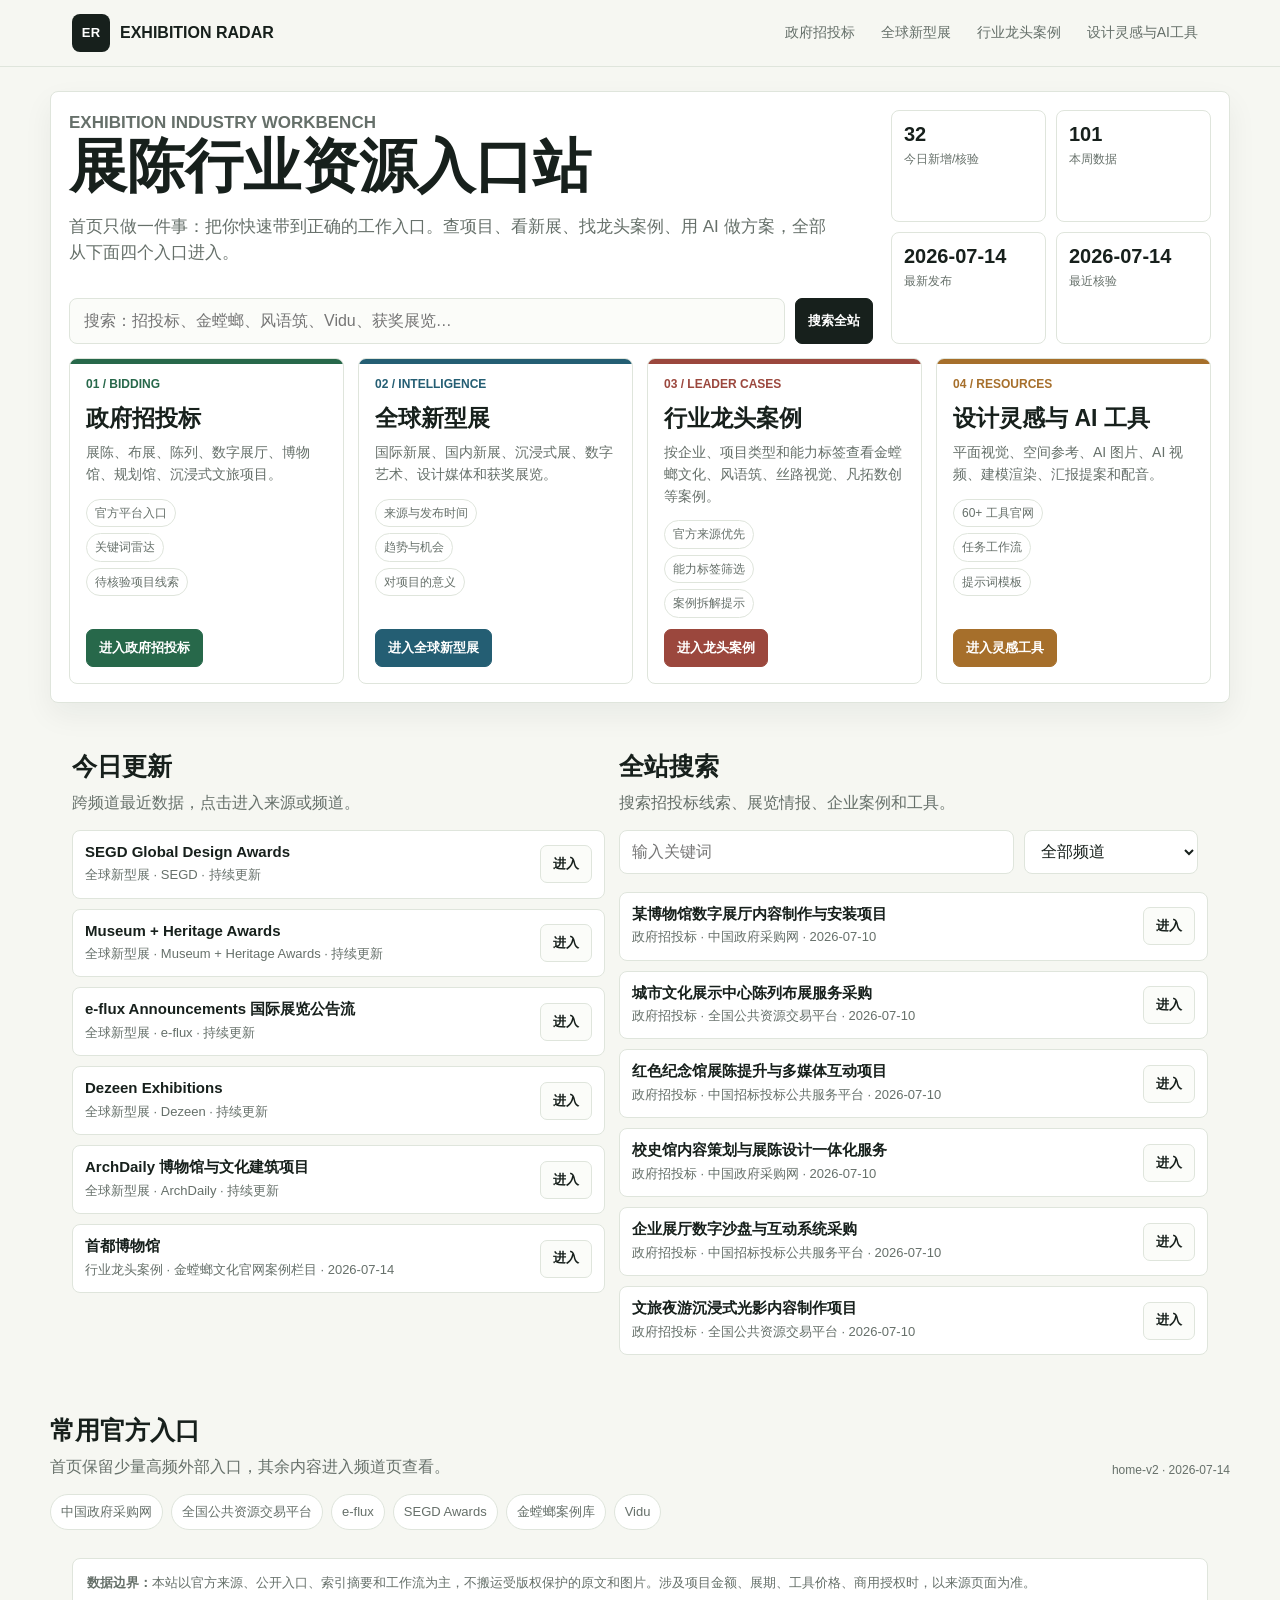
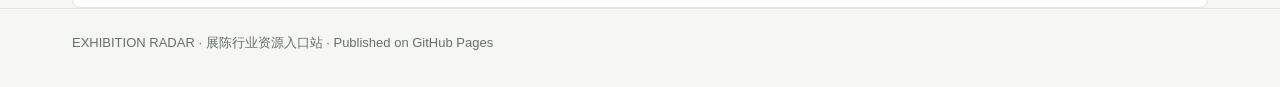
==== commit c50ba9da: "Optimize homepage as four-entrance workbench" ====
--- a/index.html
+++ b/index.html
@@ -5,56 +5,68 @@
   <meta name="viewport" content="width=device-width,initial-scale=1">
   <title>EXHIBITION RADAR｜展陈行业资源入口站</title>
   <meta name="description" content="展陈行业资源入口站：政府招投标、全球新型展、行业龙头案例、设计灵感与AI工具。">
-  <link rel="stylesheet" href="/assets/site.css">
+  <link rel="stylesheet" href="/assets/site.css?v=20260714-home2">
+  <style>
+    .home-hero{padding:24px 0 30px}.home-panel{border:1px solid var(--line);background:#fff;border-radius:8px;padding:18px;box-shadow:0 12px 30px rgba(23,32,28,.06)}.home-top{display:grid;grid-template-columns:minmax(0,1fr) 320px;gap:18px;align-items:stretch}.home-title{display:flex;flex-direction:column;justify-content:space-between;gap:18px;min-height:205px}.home-title h1{font-size:clamp(32px,4.8vw,58px);line-height:1.02;margin:0;letter-spacing:0}.home-title p{margin:0;color:var(--muted);font-size:17px;max-width:760px}.home-status{display:grid;grid-template-columns:1fr 1fr;gap:10px}.home-status .metric{padding:12px}.home-status .metric b{font-size:20px}.home-search{display:grid;grid-template-columns:1fr auto;gap:10px;margin-top:14px}.home-search input{height:46px;border:1px solid var(--line);border-radius:8px;padding:0 14px;background:#fbfcf9}.portal-grid{display:grid;grid-template-columns:repeat(4,minmax(0,1fr));gap:14px;margin-top:14px}.portal{border:1px solid var(--line);border-radius:8px;background:#fff;padding:16px;min-height:235px;display:flex;flex-direction:column;gap:11px;position:relative;overflow:hidden;transition:.18s ease}.portal:before{content:"";height:5px;background:var(--tone);position:absolute;left:0;top:0;right:0}.portal:hover{box-shadow:var(--shadow);transform:translateY(-2px)}.portal .num{font-size:12px;font-weight:850;color:var(--tone)}.portal h2{font-size:23px;line-height:1.15;margin:0}.portal p{margin:0;color:var(--muted);font-size:14px}.portal .mini{display:grid;gap:6px;margin-top:2px}.portal .mini span{font-size:12px;color:var(--muted);border:1px solid var(--line);border-radius:999px;padding:4px 8px;width:max-content;max-width:100%}.portal .actions{margin-top:auto}.home-body{display:grid;grid-template-columns:minmax(0,.95fr) minmax(0,1.05fr);gap:14px;margin-top:14px}.quick-list{display:grid;gap:10px}.quick-row{border:1px solid var(--line);border-radius:8px;background:#fff;padding:12px;display:grid;grid-template-columns:1fr auto;gap:12px;align-items:center}.quick-row h3{font-size:15px;line-height:1.25;margin:0 0 4px}.quick-row p{font-size:13px;color:var(--muted);margin:0}.source-strip{display:flex;gap:8px;flex-wrap:wrap}.source-strip a{border:1px solid var(--line);border-radius:999px;background:#fff;padding:7px 10px;font-size:13px;color:var(--muted)}.version{font-size:12px;color:var(--muted)}@media(max-width:1040px){.home-top,.portal-grid,.home-body{grid-template-columns:1fr 1fr}.home-status{grid-template-columns:repeat(4,1fr)}.home-top{display:block}.home-status{margin-top:14px}}@media(max-width:720px){.home-hero{padding-top:16px}.home-panel{padding:14px}.portal-grid,.home-body,.home-search,.home-status{grid-template-columns:1fr}.portal{min-height:205px}.quick-row{grid-template-columns:1fr}.home-title{min-height:auto}.home-title h1{font-size:34px}}
+  </style>
 </head>
 <body>
   <header class="top"><div class="shell nav"><a class="brand" href="/"><span class="mark">ER</span><span>EXHIBITION RADAR</span></a><nav class="navlinks"><a href="/bidding/">政府招投标</a><a href="/intelligence/">全球新型展</a><a href="/cases/">行业龙头案例</a><a href="/resources/">设计灵感与AI工具</a></nav></div></header>
   <main>
-    <section class="shell hero">
-      <div class="hero-grid">
-        <div>
-          <p class="eyebrow">RESOURCE PORTAL FOR EXHIBITION DESIGN</p>
-          <h1>打开网站，先进入四大行业资源入口</h1>
-          <p>这不是展陈行业介绍页，而是给策展、展陈设计、投标、方案前期调研使用的入口站。首页先分流任务，再进入对应频道查看数据、来源、案例和工具。</p>
-          <div class="hero-actions"><a class="btn primary" href="/bidding/">查招投标</a><a class="btn blue" href="/intelligence/">看全球新展</a><a class="btn" href="/resources/">找AI工具</a></div>
+    <section class="shell home-hero">
+      <div class="home-panel">
+        <div class="home-top">
+          <div class="home-title">
+            <div>
+              <p class="eyebrow">EXHIBITION INDUSTRY WORKBENCH</p>
+              <h1>展陈行业资源入口站</h1>
+            </div>
+            <p>首页只做一件事：把你快速带到正确的工作入口。查项目、看新展、找龙头案例、用 AI 做方案，全部从下面四个入口进入。</p>
+            <div class="home-search"><input id="heroSearch" placeholder="搜索：招投标、金螳螂、风语筑、Vidu、获奖展览…"><a class="btn primary" id="heroSearchBtn" href="#search">搜索全站</a></div>
+          </div>
+          <div class="home-status" id="metrics"><div class="metric"><b>加载中</b><span>今日新增/核验</span></div><div class="metric"><b>加载中</b><span>本周数据</span></div><div class="metric"><b>加载中</b><span>最新发布</span></div><div class="metric"><b>加载中</b><span>最近核验</span></div></div>
         </div>
-        <div class="visual-board" aria-label="行业入口预览">
-          <div class="visual-tile tone-green"><strong>政府招投标</strong><span>公告平台 · 关键词雷达 · 项目线索</span></div>
-          <div class="visual-tile tone-blue"><strong>全球新型展</strong><span>国际新展 · 国内新展 · 获奖案例</span></div>
-          <div class="visual-tile tone-red"><strong>行业龙头案例</strong><span>公司案例 · 能力标签 · 官方来源</span></div>
-          <div class="visual-tile tone-gold"><strong>设计灵感与AI工具</strong><span>工具库 · 工作流 · 提案辅助</span></div>
+        <div class="portal-grid" aria-label="四大入口">
+          <article class="portal" style="--tone:var(--green)"><div class="num">01 / BIDDING</div><h2>政府招投标</h2><p>展陈、布展、陈列、数字展厅、博物馆、规划馆、沉浸式文旅项目。</p><div class="mini"><span>官方平台入口</span><span>关键词雷达</span><span>待核验项目线索</span></div><div class="actions"><a class="btn green" href="/bidding/">进入政府招投标</a></div></article>
+          <article class="portal" style="--tone:var(--blue)"><div class="num">02 / INTELLIGENCE</div><h2>全球新型展</h2><p>国际新展、国内新展、沉浸式展、数字艺术、设计媒体和获奖展览。</p><div class="mini"><span>来源与发布时间</span><span>趋势与机会</span><span>对项目的意义</span></div><div class="actions"><a class="btn blue" href="/intelligence/">进入全球新型展</a></div></article>
+          <article class="portal" style="--tone:var(--red)"><div class="num">03 / LEADER CASES</div><h2>行业龙头案例</h2><p>按企业、项目类型和能力标签查看金螳螂文化、风语筑、丝路视觉、凡拓数创等案例。</p><div class="mini"><span>官方来源优先</span><span>能力标签筛选</span><span>案例拆解提示</span></div><div class="actions"><a class="btn red" href="/cases/">进入龙头案例</a></div></article>
+          <article class="portal" style="--tone:var(--gold)"><div class="num">04 / RESOURCES</div><h2>设计灵感与 AI 工具</h2><p>平面视觉、空间参考、AI 图片、AI 视频、建模渲染、汇报提案和配音。</p><div class="mini"><span>60+ 工具官网</span><span>任务工作流</span><span>提示词模板</span></div><div class="actions"><a class="btn gold" href="/resources/">进入灵感工具</a></div></article>
         </div>
       </div>
     </section>
-    <section class="shell"><div class="metrics" id="metrics"><div class="metric"><b>加载中</b><span>今日新增</span></div><div class="metric"><b>加载中</b><span>本周新增</span></div><div class="metric"><b>加载中</b><span>最新发布时间</span></div><div class="metric"><b>加载中</b><span>最近核验</span></div></div></section>
-    <section class="shell section" aria-label="四大入口">
-      <div class="section-head"><div><h2>四大入口</h2><p>按真实工作流进入，不把所有信息堆在首页。</p></div></div>
-      <div class="entry-grid">
-        <article class="entry" style="--accent:var(--green)"><div class="code">入口 01</div><h2>政府招投标</h2><p>查展馆、博物馆、城市展示、校史馆、数字展厅和沉浸式文旅项目。</p><ul><li>官方平台入口</li><li>关键词雷达</li><li>待核验项目线索</li></ul><div class="actions"><a class="btn green" href="/bidding/">进入频道</a><a class="btn" href="https://www.ccgp.gov.cn/" target="_blank" rel="noopener">政府采购网</a></div></article>
-        <article class="entry" style="--accent:var(--blue)"><div class="code">入口 02</div><h2>全球新型展</h2><p>追踪国际新展、国内新展、沉浸式展、数字艺术、设计媒体和获奖展览。</p><ul><li>来源与发布时间</li><li>趋势与机会判断</li><li>对展陈项目的意义</li></ul><div class="actions"><a class="btn blue" href="/intelligence/">进入频道</a><a class="btn" href="https://www.e-flux.com/announcements/" target="_blank" rel="noopener">e-flux</a></div></article>
-        <article class="entry" style="--accent:var(--red)"><div class="code">入口 03</div><h2>行业龙头案例</h2><p>按企业、项目类型和能力标签查看金螳螂文化、风语筑、丝路视觉、凡拓数创等案例。</p><ul><li>官方来源优先</li><li>项目拆解提示</li><li>能力标签筛选</li></ul><div class="actions"><a class="btn red" href="/cases/">进入频道</a><a class="btn" href="https://www.jtlculture.com/case" target="_blank" rel="noopener">金螳螂案例</a></div></article>
-        <article class="entry" style="--accent:var(--gold)"><div class="code">入口 04</div><h2>设计灵感与AI工具</h2><p>平面视觉、空间参考、AI 图片、AI 视频、建模渲染、汇报提案和配音工具。</p><ul><li>60+ 工具官网入口</li><li>展陈任务工作流</li><li>提示词模板</li></ul><div class="actions"><a class="btn gold" href="/resources/">进入频道</a><a class="btn" href="https://www.vidu.com/" target="_blank" rel="noopener">Vidu</a></div></article>
+    <section class="shell home-body">
+      <div class="section" style="padding-top:0">
+        <div class="section-head"><div><h2>今日更新</h2><p>跨频道最近数据，点击进入来源或频道。</p></div></div>
+        <div id="latest" class="quick-list"><div class="data-note">正在读取数据…</div></div>
+      </div>
+      <div class="section" id="search" style="padding-top:0">
+        <div class="section-head"><div><h2>全站搜索</h2><p>搜索招投标线索、展览情报、企业案例和工具。</p></div></div>
+        <div class="toolbar"><input id="q" class="search" placeholder="输入关键词"><select id="channel" class="select"><option value="all">全部频道</option><option value="bidding">政府招投标</option><option value="intelligence">全球新型展</option><option value="cases">行业龙头案例</option><option value="resources">设计灵感与AI工具</option></select></div>
+        <div id="searchResults" class="quick-list"><div class="data-note">输入关键词后可搜索全站数据。</div></div>
       </div>
     </section>
-    <section class="shell section"><div class="section-head"><div><h2>全站搜索</h2><p>搜索招投标线索、展览情报、企业案例和工具。</p></div></div><div class="toolbar"><input id="q" class="search" placeholder="搜索：金螳螂、风语筑、Vidu、数字展厅、获奖展览…"><select id="channel" class="select"><option value="all">全部频道</option><option value="bidding">政府招投标</option><option value="intelligence">全球新型展</option><option value="cases">行业龙头案例</option><option value="resources">设计灵感与AI工具</option></select><a class="btn primary" href="/resources/">工具库</a></div><div id="searchResults" class="grid-3"></div></section>
-    <section class="shell section"><div class="section-head"><div><h2>今日更新</h2><p>跨频道显示最近 6 条数据，点击进入来源或频道。</p></div></div><div id="latest" class="list"></div></section>
-    <section class="shell section"><div class="section-head"><div><h2>本周精选</h2><p>适合今天直接打开使用的入口。</p></div></div><div class="grid-3"><article class="source-card"><span class="badge bid">投标</span><h3>展陈关键词雷达</h3><p>展陈、布展、陈列、数字展厅、博物馆、规划馆、沉浸式。</p><div class="actions"><a class="btn primary" href="/bidding/">查看线索</a></div></article><article class="source-card"><span class="badge">新展</span><h3>全球展览情报库</h3><p>按类别筛选全球新展、国内新展、获奖展览和设计媒体源。</p><div class="actions"><a class="btn primary" href="/intelligence/">查看情报</a></div></article><article class="source-card"><span class="badge tool">AI工作流</span><h3>效果图变视频</h3><p>用 Vidu、可灵、Runway、剪映把静态图转成汇报短片。</p><div class="actions"><a class="btn primary" href="/resources/">查看工作流</a></div></article></div></section>
+    <section class="shell section">
+      <div class="section-head"><div><h2>常用官方入口</h2><p>首页保留少量高频外部入口，其余内容进入频道页查看。</p></div><span class="version">home-v2 · 2026-07-14</span></div>
+      <div class="source-strip"><a href="https://www.ccgp.gov.cn/" target="_blank" rel="noopener">中国政府采购网</a><a href="https://www.ggzy.gov.cn/" target="_blank" rel="noopener">全国公共资源交易平台</a><a href="https://www.e-flux.com/announcements/" target="_blank" rel="noopener">e-flux</a><a href="https://segd.org/awards/global-design-awards/" target="_blank" rel="noopener">SEGD Awards</a><a href="https://www.jtlculture.com/case" target="_blank" rel="noopener">金螳螂案例库</a><a href="https://www.vidu.com/" target="_blank" rel="noopener">Vidu</a></div>
+    </section>
     <section class="shell"><div class="data-note"><b>数据边界：</b>本站以官方来源、公开入口、索引摘要和工作流为主，不搬运受版权保护的原文和图片。涉及项目金额、展期、工具价格、商用授权时，以来源页面为准。</div></section>
   </main>
-  <footer class="footer"><div class="shell">EXHIBITION RADAR · 展陈行业资源入口站 · Published on GitHub Pages · 更新时间由数据文件计算</div></footer>
+  <footer class="footer"><div class="shell">EXHIBITION RADAR · 展陈行业资源入口站 · Published on GitHub Pages</div></footer>
   <script>
     const $=s=>document.querySelector(s); let all=[];
     function dateOf(x){return x.publishedAt||x.collectedAt||x.lastVerifiedAt||''}
     function latestDate(arr){return arr.map(dateOf).filter(x=>/^\d{4}/.test(x)).sort().pop()||'持续更新'}
-    function asCard(x){return `<article class="source-card"><span class="badge ${x.badge||''}">${x.channelName}</span><h3>${x.title}</h3><p>${x.summary||x.role||x.opportunity||''}</p><div class="meta"><span class="pill">${x.sourceName||x.companyName||x.category||''}</span><span class="pill">${String(dateOf(x)).slice(0,10)||'持续更新'}</span></div><div class="actions"><a class="btn primary" href="${x.url}" ${x.external?'target="_blank" rel="noopener"':''}>进入</a></div></article>`}
-    function latestRow(x){return `<article class="item"><div><span class="badge ${x.badge||''}">${x.channelName}</span><h3>${x.title}</h3><p>${x.summary||x.role||x.opportunity||''}</p><div class="meta"><span class="pill">来源：${x.sourceName||x.companyName||x.category||'站内数据'}</span><span class="pill">时间：${String(dateOf(x)).slice(0,10)||'持续更新'}</span></div></div><div class="actions"><a class="btn primary" href="${x.url}" ${x.external?'target="_blank" rel="noopener"':''}>查看</a></div></article>`}
-    function sync(){const q=$('#q').value.trim().toLowerCase(), ch=$('#channel').value; const out=all.filter(x=>(ch==='all'||x.channel===ch)&&(!q||JSON.stringify(x).toLowerCase().includes(q))).slice(0,9); $('#searchResults').innerHTML=out.map(asCard).join('')||'<div class="data-note">输入关键词后可搜索全站数据。</div>'}
-    Promise.all([fetch('/data/bidding.json').then(r=>r.json()),fetch('/data/intelligence.json').then(r=>r.json()),fetch('/data/cases.json').then(r=>r.json()),fetch('/data/tools.json').then(r=>r.json()),fetch('/data/workflows.json').then(r=>r.json())]).then(([bid,intel,cases,tools,flows])=>{
-      all=[...(bid.items||[]).map(x=>({...x,channel:'bidding',channelName:'政府招投标',badge:'bid',url:'/bidding/'})),...(intel.items||[]).map(x=>({...x,channel:'intelligence',channelName:'全球新型展',badge:'',url:x.sourceUrl,external:true})),...(cases.items||[]).map(x=>({...x,channel:'cases',channelName:'行业龙头案例',badge:'case',url:'/cases/'})),...(tools.items||[]).map(x=>({...x,title:x.name,summary:x.role,channel:'resources',channelName:'AI工具',badge:'tool',url:x.officialUrl,external:true})),...(flows.items||[]).map(x=>({...x,summary:x.scenario,channel:'resources',channelName:'工作流',badge:'workflow',url:'/resources/'}))];
-      const today='2026-07-14', week=all.length; $('#metrics').innerHTML=`<div class="metric"><b>${all.filter(x=>String(x.collectedAt||'').startsWith(today)||String(x.lastVerifiedAt||'').startsWith(today)).length}</b><span>今日新增/核验</span></div><div class="metric"><b>${week}</b><span>本周数据条目</span></div><div class="metric"><b>${latestDate(all).slice(0,10)}</b><span>最新发布时间</span></div><div class="metric"><b>2026-07-14</b><span>最近核验时间</span></div>`;
-      $('#latest').innerHTML=all.filter(x=>dateOf(x)).sort((a,b)=>String(dateOf(b)).localeCompare(String(dateOf(a)))).slice(0,6).map(latestRow).join('');
+    function compactText(x){return x.summary||x.role||x.opportunity||x.scenario||''}
+    function row(x){return `<article class="quick-row"><div><h3>${x.title}</h3><p>${x.channelName} · ${x.sourceName||x.companyName||x.category||'站内数据'} · ${String(dateOf(x)).slice(0,10)||'持续更新'}</p></div><a class="btn" href="${x.url}" ${x.external?'target="_blank" rel="noopener"':''}>进入</a></article>`}
+    function sync(){const q=$('#q').value.trim().toLowerCase(), ch=$('#channel').value; const out=all.filter(x=>(ch==='all'||x.channel===ch)&&(!q||JSON.stringify(x).toLowerCase().includes(q))).slice(0,6); $('#searchResults').innerHTML=out.map(row).join('')||'<div class="data-note">没有匹配结果。</div>'}
+    function pushHeroSearch(){const v=$('#heroSearch').value.trim(); $('#q').value=v; location.hash='search'; sync()}
+    $('#heroSearchBtn').addEventListener('click',e=>{e.preventDefault();pushHeroSearch()}); $('#heroSearch').addEventListener('keydown',e=>{if(e.key==='Enter')pushHeroSearch()});
+    Promise.all([fetch('/data/bidding.json?v=20260714').then(r=>r.json()),fetch('/data/intelligence.json?v=20260714').then(r=>r.json()),fetch('/data/cases.json?v=20260714').then(r=>r.json()),fetch('/data/tools.json?v=20260714').then(r=>r.json()),fetch('/data/workflows.json?v=20260714').then(r=>r.json())]).then(([bid,intel,cases,tools,flows])=>{
+      all=[...(bid.items||[]).map(x=>({...x,channel:'bidding',channelName:'政府招投标',url:'/bidding/'})),...(intel.items||[]).map(x=>({...x,channel:'intelligence',channelName:'全球新型展',url:x.sourceUrl,external:true})),...(cases.items||[]).map(x=>({...x,channel:'cases',channelName:'行业龙头案例',url:'/cases/'})),...(tools.items||[]).map(x=>({...x,title:x.name,summary:x.role,channel:'resources',channelName:'AI工具',url:x.officialUrl,external:true})),...(flows.items||[]).map(x=>({...x,summary:x.scenario,channel:'resources',channelName:'工作流',url:'/resources/'}))];
+      const today='2026-07-14'; $('#metrics').innerHTML=`<div class="metric"><b>${all.filter(x=>String(x.collectedAt||'').startsWith(today)||String(x.lastVerifiedAt||'').startsWith(today)).length}</b><span>今日新增/核验</span></div><div class="metric"><b>${all.length}</b><span>本周数据</span></div><div class="metric"><b>${latestDate(all).slice(0,10)}</b><span>最新发布</span></div><div class="metric"><b>2026-07-14</b><span>最近核验</span></div>`;
+      $('#latest').innerHTML=all.filter(x=>dateOf(x)).sort((a,b)=>String(dateOf(b)).localeCompare(String(dateOf(a)))).slice(0,6).map(row).join('');
       sync(); ['q','channel'].forEach(id=>$('#'+id).addEventListener(id==='q'?'input':'change',sync));
-    }).catch(()=>{$('#metrics').innerHTML='<div class="data-note">数据加载失败，请检查 data 目录。</div>'});
+    }).catch(()=>{$('#latest').innerHTML='<div class="data-note">数据加载失败，请稍后刷新。</div>'});
   </script>
 </body>
 </html>
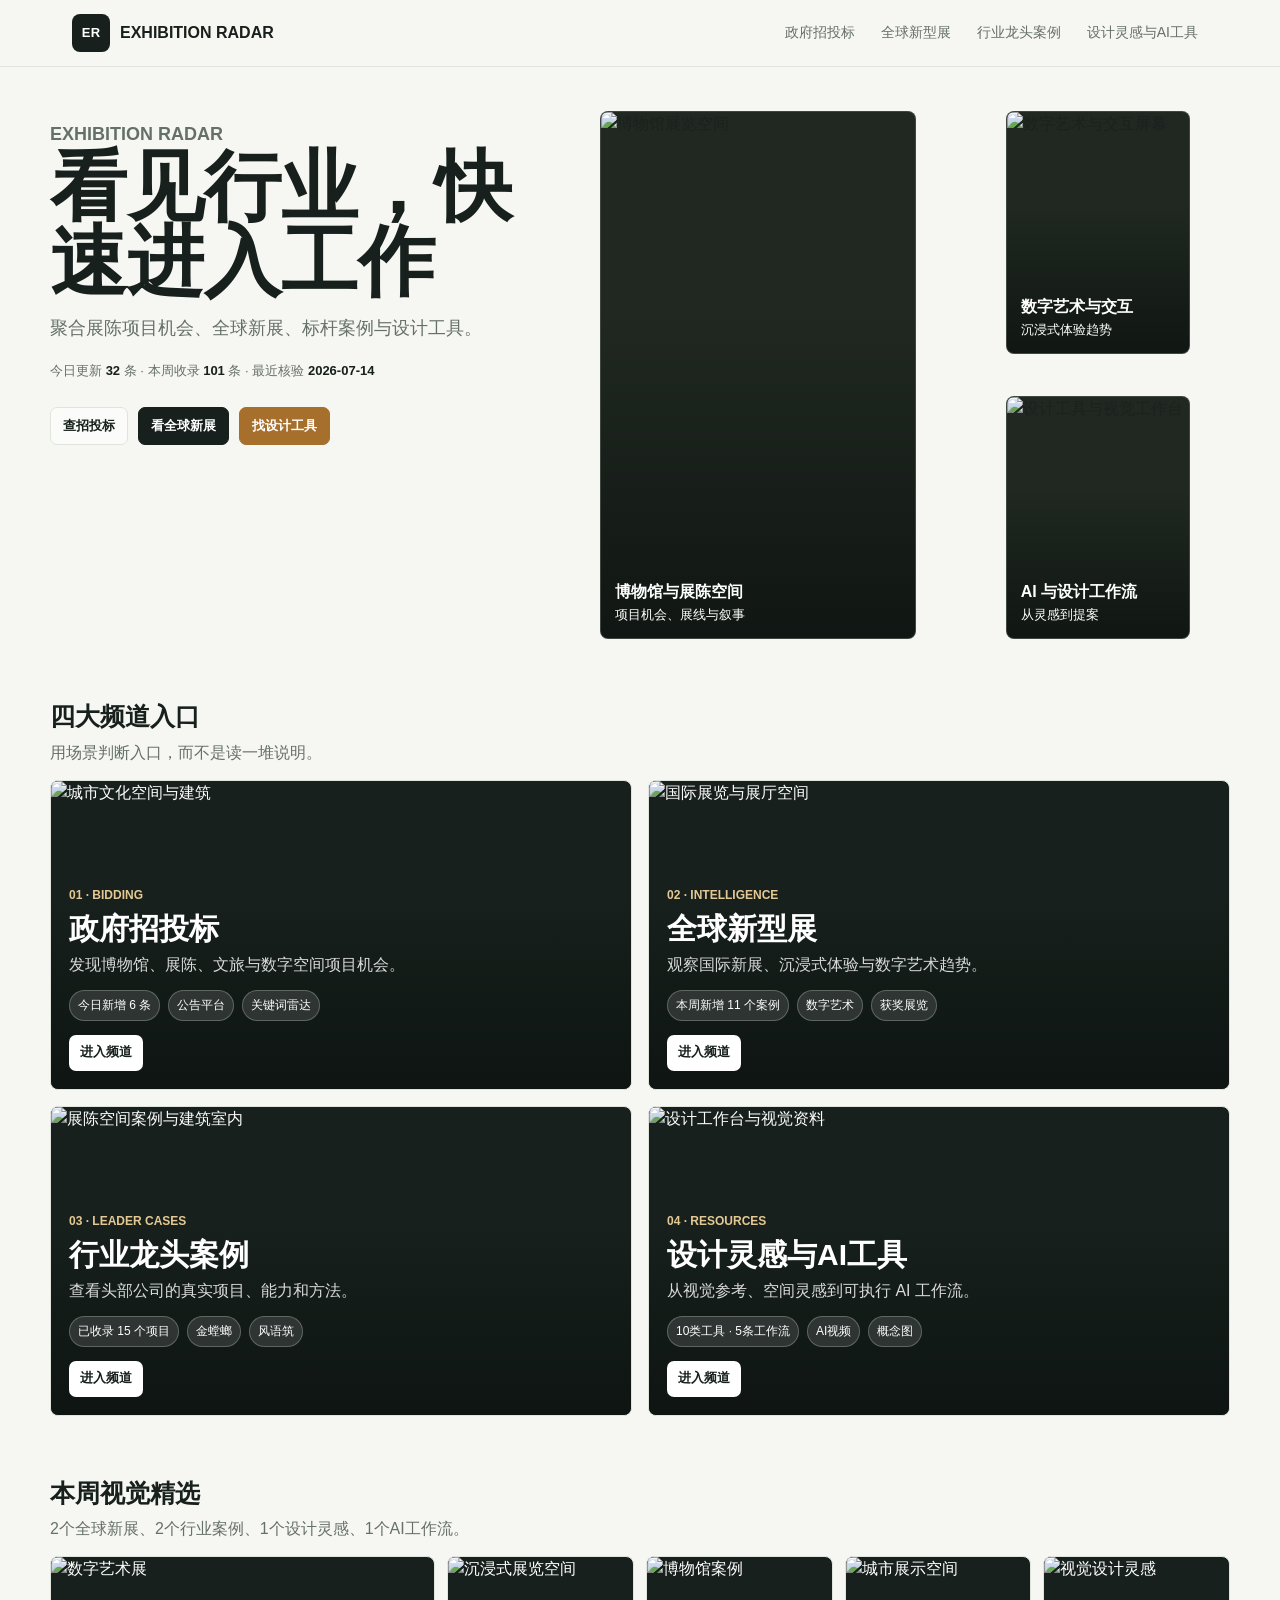
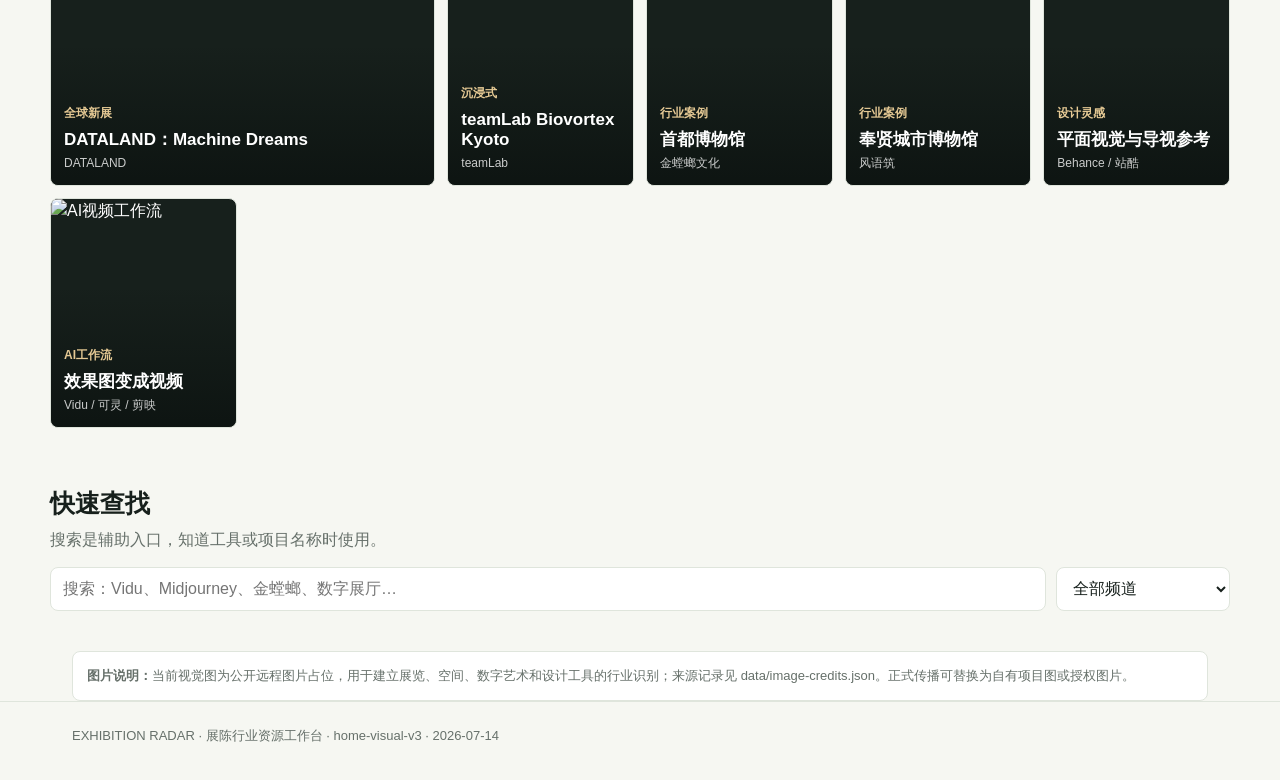
==== commit 94c02654: "Rebuild homepage with visual storytelling" ====
--- a/index.html
+++ b/index.html
@@ -3,70 +3,82 @@
 <head>
   <meta charset="utf-8">
   <meta name="viewport" content="width=device-width,initial-scale=1">
-  <title>EXHIBITION RADAR｜展陈行业资源入口站</title>
-  <meta name="description" content="展陈行业资源入口站：政府招投标、全球新型展、行业龙头案例、设计灵感与AI工具。">
-  <link rel="stylesheet" href="/assets/site.css?v=20260714-home2">
+  <title>EXHIBITION RADAR｜展陈行业资源工作台</title>
+  <meta name="description" content="看项目、找案例、追趋势、做方案的展陈行业资源工作台。">
+  <link rel="stylesheet" href="/assets/site.css?v=20260714-visual-home">
   <style>
-    .home-hero{padding:24px 0 30px}.home-panel{border:1px solid var(--line);background:#fff;border-radius:8px;padding:18px;box-shadow:0 12px 30px rgba(23,32,28,.06)}.home-top{display:grid;grid-template-columns:minmax(0,1fr) 320px;gap:18px;align-items:stretch}.home-title{display:flex;flex-direction:column;justify-content:space-between;gap:18px;min-height:205px}.home-title h1{font-size:clamp(32px,4.8vw,58px);line-height:1.02;margin:0;letter-spacing:0}.home-title p{margin:0;color:var(--muted);font-size:17px;max-width:760px}.home-status{display:grid;grid-template-columns:1fr 1fr;gap:10px}.home-status .metric{padding:12px}.home-status .metric b{font-size:20px}.home-search{display:grid;grid-template-columns:1fr auto;gap:10px;margin-top:14px}.home-search input{height:46px;border:1px solid var(--line);border-radius:8px;padding:0 14px;background:#fbfcf9}.portal-grid{display:grid;grid-template-columns:repeat(4,minmax(0,1fr));gap:14px;margin-top:14px}.portal{border:1px solid var(--line);border-radius:8px;background:#fff;padding:16px;min-height:235px;display:flex;flex-direction:column;gap:11px;position:relative;overflow:hidden;transition:.18s ease}.portal:before{content:"";height:5px;background:var(--tone);position:absolute;left:0;top:0;right:0}.portal:hover{box-shadow:var(--shadow);transform:translateY(-2px)}.portal .num{font-size:12px;font-weight:850;color:var(--tone)}.portal h2{font-size:23px;line-height:1.15;margin:0}.portal p{margin:0;color:var(--muted);font-size:14px}.portal .mini{display:grid;gap:6px;margin-top:2px}.portal .mini span{font-size:12px;color:var(--muted);border:1px solid var(--line);border-radius:999px;padding:4px 8px;width:max-content;max-width:100%}.portal .actions{margin-top:auto}.home-body{display:grid;grid-template-columns:minmax(0,.95fr) minmax(0,1.05fr);gap:14px;margin-top:14px}.quick-list{display:grid;gap:10px}.quick-row{border:1px solid var(--line);border-radius:8px;background:#fff;padding:12px;display:grid;grid-template-columns:1fr auto;gap:12px;align-items:center}.quick-row h3{font-size:15px;line-height:1.25;margin:0 0 4px}.quick-row p{font-size:13px;color:var(--muted);margin:0}.source-strip{display:flex;gap:8px;flex-wrap:wrap}.source-strip a{border:1px solid var(--line);border-radius:999px;background:#fff;padding:7px 10px;font-size:13px;color:var(--muted)}.version{font-size:12px;color:var(--muted)}@media(max-width:1040px){.home-top,.portal-grid,.home-body{grid-template-columns:1fr 1fr}.home-status{grid-template-columns:repeat(4,1fr)}.home-top{display:block}.home-status{margin-top:14px}}@media(max-width:720px){.home-hero{padding-top:16px}.home-panel{padding:14px}.portal-grid,.home-body,.home-search,.home-status{grid-template-columns:1fr}.portal{min-height:205px}.quick-row{grid-template-columns:1fr}.home-title{min-height:auto}.home-title h1{font-size:34px}}
+    .visual-hero{padding:28px 0 24px}.hero-stage{display:grid;grid-template-columns:minmax(340px,.42fr) minmax(0,.58fr);gap:24px;align-items:stretch}.hero-copy{display:flex;flex-direction:column;justify-content:space-between;min-height:560px;padding:10px 0}.hero-copy h1{font-size:clamp(42px,6vw,78px);line-height:.98;margin:0;letter-spacing:0}.hero-copy p{max-width:520px;margin:16px 0 0;color:var(--muted);font-size:18px}.status-line{margin-top:18px;color:var(--muted);font-size:13px}.status-line b{color:var(--ink)}.hero-actions{display:flex;gap:10px;flex-wrap:wrap;margin-top:26px}.hero-mosaic{display:grid;grid-template-columns:1.2fr .8fr;grid-template-rows:1fr 1fr;gap:10px;min-height:560px}.mosaic-card{position:relative;overflow:hidden;border-radius:8px;background:#202821;border:1px solid rgba(255,255,255,.14);min-height:170px;animation:rise .55s ease both}.mosaic-card.large{grid-row:span 2}.mosaic-card img{width:100%;height:100%;object-fit:cover;display:block;filter:saturate(.72) contrast(.98);transition:transform .45s ease}.mosaic-card:hover img{transform:scale(1.045)}.mosaic-card:after,.channel-card:after,.pick-card:after,.inspire-visual:after{content:"";position:absolute;inset:0;background:linear-gradient(180deg,rgba(10,16,14,0) 38%,rgba(10,16,14,.72))}.mosaic-card figcaption{position:absolute;left:14px;right:14px;bottom:13px;z-index:2;color:#fff;font-size:13px}.mosaic-card figcaption b{display:block;font-size:16px}.channel-section{padding:18px 0 30px}.channel-grid{display:grid;grid-template-columns:repeat(2,minmax(0,1fr));gap:16px}.channel-card{position:relative;min-height:310px;border-radius:8px;overflow:hidden;background:#17201c;border:1px solid var(--line);color:#fff}.channel-card img{width:100%;height:100%;object-fit:cover;display:block;filter:saturate(.68) contrast(.98);transition:transform .45s ease}.channel-card:hover img{transform:scale(1.04)}.channel-content{position:absolute;inset:auto 18px 18px 18px;z-index:2}.channel-content .kicker{font-size:12px;font-weight:850;color:#e5c994;margin-bottom:8px}.channel-content h2{font-size:30px;line-height:1.08;margin:0 0 8px}.channel-content p{margin:0 0 12px;color:rgba(255,255,255,.84);max-width:560px}.preview{display:flex;gap:8px;flex-wrap:wrap;margin-bottom:14px}.preview span{font-size:12px;border:1px solid rgba(255,255,255,.24);background:rgba(255,255,255,.12);border-radius:999px;padding:5px 8px}.light-btn{display:inline-flex;align-items:center;justify-content:center;min-height:36px;border-radius:7px;padding:0 11px;background:#fff;color:#17201c;font-size:13px;font-weight:800}.picks-grid{display:grid;grid-template-columns:repeat(6,minmax(0,1fr));gap:12px}.pick-card{position:relative;min-height:230px;border-radius:8px;overflow:hidden;background:#17201c;color:#fff;border:1px solid var(--line)}.pick-card.wide{grid-column:span 2}.pick-card img{width:100%;height:100%;object-fit:cover;display:block;filter:saturate(.72)}.pick-info{position:absolute;left:13px;right:13px;bottom:13px;z-index:2}.pick-info span{font-size:12px;color:#e5c994;font-weight:800}.pick-info h3{font-size:17px;line-height:1.2;margin:5px 0 3px}.pick-info p{font-size:12px;color:rgba(255,255,255,.78);margin:0}.assist-row{display:grid;grid-template-columns:minmax(0,1fr) auto;gap:10px;align-items:center}.assist-row input{height:44px;border:1px solid var(--line);border-radius:8px;background:#fff;padding:0 12px}.result-strip{display:grid;grid-template-columns:repeat(3,minmax(0,1fr));gap:10px;margin-top:12px}.mini-result{border:1px solid var(--line);background:#fff;border-radius:8px;padding:12px}.mini-result h3{font-size:15px;margin:0 0 6px}.mini-result p{font-size:12px;color:var(--muted);margin:0 0 10px}@keyframes rise{from{opacity:0;transform:translateY(12px)}to{opacity:1;transform:none}}@media(max-width:1040px){.hero-stage{grid-template-columns:1fr}.hero-copy{min-height:auto}.hero-mosaic{min-height:460px}.picks-grid{grid-template-columns:repeat(3,minmax(0,1fr))}.pick-card.wide{grid-column:span 1}}@media(max-width:720px){.visual-hero{padding-top:18px}.hero-mosaic{grid-template-columns:1fr;grid-template-rows:auto;min-height:auto}.mosaic-card.large{grid-row:auto}.mosaic-card{height:210px}.channel-grid,.result-strip{grid-template-columns:1fr}.channel-card{min-height:280px}.picks-grid{grid-template-columns:1fr 1fr}.hero-copy h1{font-size:42px}.assist-row{grid-template-columns:1fr}}
   </style>
 </head>
 <body>
   <header class="top"><div class="shell nav"><a class="brand" href="/"><span class="mark">ER</span><span>EXHIBITION RADAR</span></a><nav class="navlinks"><a href="/bidding/">政府招投标</a><a href="/intelligence/">全球新型展</a><a href="/cases/">行业龙头案例</a><a href="/resources/">设计灵感与AI工具</a></nav></div></header>
   <main>
-    <section class="shell home-hero">
-      <div class="home-panel">
-        <div class="home-top">
-          <div class="home-title">
-            <div>
-              <p class="eyebrow">EXHIBITION INDUSTRY WORKBENCH</p>
-              <h1>展陈行业资源入口站</h1>
-            </div>
-            <p>首页只做一件事：把你快速带到正确的工作入口。查项目、看新展、找龙头案例、用 AI 做方案，全部从下面四个入口进入。</p>
-            <div class="home-search"><input id="heroSearch" placeholder="搜索：招投标、金螳螂、风语筑、Vidu、获奖展览…"><a class="btn primary" id="heroSearchBtn" href="#search">搜索全站</a></div>
+    <section class="shell visual-hero">
+      <div class="hero-stage">
+        <div class="hero-copy">
+          <div>
+            <p class="eyebrow">EXHIBITION RADAR</p>
+            <h1>看见行业，快速进入工作</h1>
+            <p>聚合展陈项目机会、全球新展、标杆案例与设计工具。</p>
+            <div class="status-line" id="statusLine">今日更新 <b>读取中</b> · 本周收录 <b>读取中</b> · 最近核验 <b>2026-07-14</b></div>
+            <div class="hero-actions"><a class="btn" href="/bidding/">查招投标</a><a class="btn primary" href="/intelligence/">看全球新展</a><a class="btn gold" href="/resources/">找设计工具</a></div>
           </div>
-          <div class="home-status" id="metrics"><div class="metric"><b>加载中</b><span>今日新增/核验</span></div><div class="metric"><b>加载中</b><span>本周数据</span></div><div class="metric"><b>加载中</b><span>最新发布</span></div><div class="metric"><b>加载中</b><span>最近核验</span></div></div>
         </div>
-        <div class="portal-grid" aria-label="四大入口">
-          <article class="portal" style="--tone:var(--green)"><div class="num">01 / BIDDING</div><h2>政府招投标</h2><p>展陈、布展、陈列、数字展厅、博物馆、规划馆、沉浸式文旅项目。</p><div class="mini"><span>官方平台入口</span><span>关键词雷达</span><span>待核验项目线索</span></div><div class="actions"><a class="btn green" href="/bidding/">进入政府招投标</a></div></article>
-          <article class="portal" style="--tone:var(--blue)"><div class="num">02 / INTELLIGENCE</div><h2>全球新型展</h2><p>国际新展、国内新展、沉浸式展、数字艺术、设计媒体和获奖展览。</p><div class="mini"><span>来源与发布时间</span><span>趋势与机会</span><span>对项目的意义</span></div><div class="actions"><a class="btn blue" href="/intelligence/">进入全球新型展</a></div></article>
-          <article class="portal" style="--tone:var(--red)"><div class="num">03 / LEADER CASES</div><h2>行业龙头案例</h2><p>按企业、项目类型和能力标签查看金螳螂文化、风语筑、丝路视觉、凡拓数创等案例。</p><div class="mini"><span>官方来源优先</span><span>能力标签筛选</span><span>案例拆解提示</span></div><div class="actions"><a class="btn red" href="/cases/">进入龙头案例</a></div></article>
-          <article class="portal" style="--tone:var(--gold)"><div class="num">04 / RESOURCES</div><h2>设计灵感与 AI 工具</h2><p>平面视觉、空间参考、AI 图片、AI 视频、建模渲染、汇报提案和配音。</p><div class="mini"><span>60+ 工具官网</span><span>任务工作流</span><span>提示词模板</span></div><div class="actions"><a class="btn gold" href="/resources/">进入灵感工具</a></div></article>
+        <div class="hero-mosaic" aria-label="展览与设计视觉拼贴">
+          <figure class="mosaic-card large"><img src="https://images.unsplash.com/photo-1545987796-200677ee1011?auto=format&fit=crop&w=1100&q=76" alt="博物馆展览空间"><figcaption><b>博物馆与展陈空间</b>项目机会、展线与叙事</figcaption></figure>
+          <figure class="mosaic-card"><img src="https://images.unsplash.com/photo-1550745165-9bc0b252726f?auto=format&fit=crop&w=760&q=74" alt="数字艺术与交互屏幕"><figcaption><b>数字艺术与交互</b>沉浸式体验趋势</figcaption></figure>
+          <figure class="mosaic-card"><img src="https://images.unsplash.com/photo-1558655146-d09347e92766?auto=format&fit=crop&w=760&q=74" alt="设计工具与视觉工作台"><figcaption><b>AI 与设计工作流</b>从灵感到提案</figcaption></figure>
         </div>
       </div>
     </section>
-    <section class="shell home-body">
-      <div class="section" style="padding-top:0">
-        <div class="section-head"><div><h2>今日更新</h2><p>跨频道最近数据，点击进入来源或频道。</p></div></div>
-        <div id="latest" class="quick-list"><div class="data-note">正在读取数据…</div></div>
-      </div>
-      <div class="section" id="search" style="padding-top:0">
-        <div class="section-head"><div><h2>全站搜索</h2><p>搜索招投标线索、展览情报、企业案例和工具。</p></div></div>
-        <div class="toolbar"><input id="q" class="search" placeholder="输入关键词"><select id="channel" class="select"><option value="all">全部频道</option><option value="bidding">政府招投标</option><option value="intelligence">全球新型展</option><option value="cases">行业龙头案例</option><option value="resources">设计灵感与AI工具</option></select></div>
-        <div id="searchResults" class="quick-list"><div class="data-note">输入关键词后可搜索全站数据。</div></div>
+
+    <section class="shell channel-section">
+      <div class="section-head"><div><h2>四大频道入口</h2><p>用场景判断入口，而不是读一堆说明。</p></div></div>
+      <div class="channel-grid">
+        <a class="channel-card" href="/bidding/"><img src="https://images.unsplash.com/photo-1518005020951-eccb494ad742?auto=format&fit=crop&w=1200&q=74" alt="城市文化空间与建筑"><div class="channel-content"><div class="kicker">01 · BIDDING</div><h2>政府招投标</h2><p>发现博物馆、展陈、文旅与数字空间项目机会。</p><div class="preview"><span id="bidPreview">今日新增读取中</span><span>公告平台</span><span>关键词雷达</span></div><span class="light-btn">进入频道</span></div></a>
+        <a class="channel-card" href="/intelligence/"><img src="https://images.unsplash.com/photo-1531058020387-3be344556be6?auto=format&fit=crop&w=1200&q=74" alt="国际展览与展厅空间"><div class="channel-content"><div class="kicker">02 · INTELLIGENCE</div><h2>全球新型展</h2><p>观察国际新展、沉浸式体验与数字艺术趋势。</p><div class="preview"><span id="intelPreview">本周新增读取中</span><span>数字艺术</span><span>获奖展览</span></div><span class="light-btn">进入频道</span></div></a>
+        <a class="channel-card" href="/cases/"><img src="https://images.unsplash.com/photo-1500530855697-b586d89ba3ee?auto=format&fit=crop&w=1200&q=74" alt="展陈空间案例与建筑室内"><div class="channel-content"><div class="kicker">03 · LEADER CASES</div><h2>行业龙头案例</h2><p>查看头部公司的真实项目、能力和方法。</p><div class="preview"><span id="casePreview">已收录读取中</span><span>金螳螂</span><span>风语筑</span></div><span class="light-btn">进入频道</span></div></a>
+        <a class="channel-card" href="/resources/"><img src="https://images.unsplash.com/photo-1497366754035-f200968a6e72?auto=format&fit=crop&w=1200&q=74" alt="设计工作台与视觉资料"><div class="channel-content"><div class="kicker">04 · RESOURCES</div><h2>设计灵感与AI工具</h2><p>从视觉参考、空间灵感到可执行 AI 工作流。</p><div class="preview"><span id="toolPreview">10类工具 · 5条工作流</span><span>AI视频</span><span>概念图</span></div><span class="light-btn">进入频道</span></div></a>
       </div>
     </section>
+
     <section class="shell section">
-      <div class="section-head"><div><h2>常用官方入口</h2><p>首页保留少量高频外部入口，其余内容进入频道页查看。</p></div><span class="version">home-v2 · 2026-07-14</span></div>
-      <div class="source-strip"><a href="https://www.ccgp.gov.cn/" target="_blank" rel="noopener">中国政府采购网</a><a href="https://www.ggzy.gov.cn/" target="_blank" rel="noopener">全国公共资源交易平台</a><a href="https://www.e-flux.com/announcements/" target="_blank" rel="noopener">e-flux</a><a href="https://segd.org/awards/global-design-awards/" target="_blank" rel="noopener">SEGD Awards</a><a href="https://www.jtlculture.com/case" target="_blank" rel="noopener">金螳螂案例库</a><a href="https://www.vidu.com/" target="_blank" rel="noopener">Vidu</a></div>
+      <div class="section-head"><div><h2>本周视觉精选</h2><p>2个全球新展、2个行业案例、1个设计灵感、1个AI工作流。</p></div></div>
+      <div class="picks-grid">
+        <a class="pick-card wide" href="/intelligence/"><img src="https://images.unsplash.com/photo-1550745165-9bc0b252726f?auto=format&fit=crop&w=900&q=74" alt="数字艺术展"><div class="pick-info"><span>全球新展</span><h3>DATALAND：Machine Dreams</h3><p>DATALAND</p></div></a>
+        <a class="pick-card" href="/intelligence/"><img src="https://images.unsplash.com/photo-1531058020387-3be344556be6?auto=format&fit=crop&w=700&q=74" alt="沉浸式展览空间"><div class="pick-info"><span>沉浸式</span><h3>teamLab Biovortex Kyoto</h3><p>teamLab</p></div></a>
+        <a class="pick-card" href="/cases/"><img src="https://images.unsplash.com/photo-1545987796-200677ee1011?auto=format&fit=crop&w=700&q=74" alt="博物馆案例"><div class="pick-info"><span>行业案例</span><h3>首都博物馆</h3><p>金螳螂文化</p></div></a>
+        <a class="pick-card" href="/cases/"><img src="https://images.unsplash.com/photo-1518005020951-eccb494ad742?auto=format&fit=crop&w=700&q=74" alt="城市展示空间"><div class="pick-info"><span>行业案例</span><h3>奉贤城市博物馆</h3><p>风语筑</p></div></a>
+        <a class="pick-card" href="/resources/"><img src="https://images.unsplash.com/photo-1558655146-d09347e92766?auto=format&fit=crop&w=700&q=74" alt="视觉设计灵感"><div class="pick-info"><span>设计灵感</span><h3>平面视觉与导视参考</h3><p>Behance / 站酷</p></div></a>
+        <a class="pick-card" href="/resources/"><img src="https://images.unsplash.com/photo-1497366754035-f200968a6e72?auto=format&fit=crop&w=700&q=74" alt="AI视频工作流"><div class="pick-info"><span>AI工作流</span><h3>效果图变成视频</h3><p>Vidu / 可灵 / 剪映</p></div></a>
+      </div>
     </section>
-    <section class="shell"><div class="data-note"><b>数据边界：</b>本站以官方来源、公开入口、索引摘要和工作流为主，不搬运受版权保护的原文和图片。涉及项目金额、展期、工具价格、商用授权时，以来源页面为准。</div></section>
+
+    <section class="shell section">
+      <div class="section-head"><div><h2>快速查找</h2><p>搜索是辅助入口，知道工具或项目名称时使用。</p></div></div>
+      <div class="assist-row"><input id="q" placeholder="搜索：Vidu、Midjourney、金螳螂、数字展厅…"><select id="channel" class="select"><option value="all">全部频道</option><option value="bidding">政府招投标</option><option value="intelligence">全球新型展</option><option value="cases">行业龙头案例</option><option value="resources">设计灵感与AI工具</option></select></div>
+      <div id="searchResults" class="result-strip"></div>
+    </section>
+
+    <section class="shell"><div class="data-note"><b>图片说明：</b>当前视觉图为公开远程图片占位，用于建立展览、空间、数字艺术和设计工具的行业识别；来源记录见 <a href="/data/image-credits.json">data/image-credits.json</a>。正式传播可替换为自有项目图或授权图片。</div></section>
   </main>
-  <footer class="footer"><div class="shell">EXHIBITION RADAR · 展陈行业资源入口站 · Published on GitHub Pages</div></footer>
+  <footer class="footer"><div class="shell">EXHIBITION RADAR · 展陈行业资源工作台 · home-visual-v3 · 2026-07-14</div></footer>
   <script>
     const $=s=>document.querySelector(s); let all=[];
     function dateOf(x){return x.publishedAt||x.collectedAt||x.lastVerifiedAt||''}
     function latestDate(arr){return arr.map(dateOf).filter(x=>/^\d{4}/.test(x)).sort().pop()||'持续更新'}
-    function compactText(x){return x.summary||x.role||x.opportunity||x.scenario||''}
-    function row(x){return `<article class="quick-row"><div><h3>${x.title}</h3><p>${x.channelName} · ${x.sourceName||x.companyName||x.category||'站内数据'} · ${String(dateOf(x)).slice(0,10)||'持续更新'}</p></div><a class="btn" href="${x.url}" ${x.external?'target="_blank" rel="noopener"':''}>进入</a></article>`}
-    function sync(){const q=$('#q').value.trim().toLowerCase(), ch=$('#channel').value; const out=all.filter(x=>(ch==='all'||x.channel===ch)&&(!q||JSON.stringify(x).toLowerCase().includes(q))).slice(0,6); $('#searchResults').innerHTML=out.map(row).join('')||'<div class="data-note">没有匹配结果。</div>'}
-    function pushHeroSearch(){const v=$('#heroSearch').value.trim(); $('#q').value=v; location.hash='search'; sync()}
-    $('#heroSearchBtn').addEventListener('click',e=>{e.preventDefault();pushHeroSearch()}); $('#heroSearch').addEventListener('keydown',e=>{if(e.key==='Enter')pushHeroSearch()});
+    function resultCard(x){return `<article class="mini-result"><h3>${x.title}</h3><p>${x.channelName} · ${x.sourceName||x.companyName||x.category||'站内数据'}</p><a class="btn" href="${x.url}" ${x.external?'target="_blank" rel="noopener"':''}>进入</a></article>`}
+    function sync(){const q=$('#q').value.trim().toLowerCase(), ch=$('#channel').value; if(!q){$('#searchResults').innerHTML='';return} const out=all.filter(x=>(ch==='all'||x.channel===ch)&&JSON.stringify(x).toLowerCase().includes(q)).slice(0,6); $('#searchResults').innerHTML=out.map(resultCard).join('')||'<div class="data-note">没有匹配结果。</div>'}
     Promise.all([fetch('/data/bidding.json?v=20260714').then(r=>r.json()),fetch('/data/intelligence.json?v=20260714').then(r=>r.json()),fetch('/data/cases.json?v=20260714').then(r=>r.json()),fetch('/data/tools.json?v=20260714').then(r=>r.json()),fetch('/data/workflows.json?v=20260714').then(r=>r.json())]).then(([bid,intel,cases,tools,flows])=>{
       all=[...(bid.items||[]).map(x=>({...x,channel:'bidding',channelName:'政府招投标',url:'/bidding/'})),...(intel.items||[]).map(x=>({...x,channel:'intelligence',channelName:'全球新型展',url:x.sourceUrl,external:true})),...(cases.items||[]).map(x=>({...x,channel:'cases',channelName:'行业龙头案例',url:'/cases/'})),...(tools.items||[]).map(x=>({...x,title:x.name,summary:x.role,channel:'resources',channelName:'AI工具',url:x.officialUrl,external:true})),...(flows.items||[]).map(x=>({...x,summary:x.scenario,channel:'resources',channelName:'工作流',url:'/resources/'}))];
-      const today='2026-07-14'; $('#metrics').innerHTML=`<div class="metric"><b>${all.filter(x=>String(x.collectedAt||'').startsWith(today)||String(x.lastVerifiedAt||'').startsWith(today)).length}</b><span>今日新增/核验</span></div><div class="metric"><b>${all.length}</b><span>本周数据</span></div><div class="metric"><b>${latestDate(all).slice(0,10)}</b><span>最新发布</span></div><div class="metric"><b>2026-07-14</b><span>最近核验</span></div>`;
-      $('#latest').innerHTML=all.filter(x=>dateOf(x)).sort((a,b)=>String(dateOf(b)).localeCompare(String(dateOf(a)))).slice(0,6).map(row).join('');
-      sync(); ['q','channel'].forEach(id=>$('#'+id).addEventListener(id==='q'?'input':'change',sync));
-    }).catch(()=>{$('#latest').innerHTML='<div class="data-note">数据加载失败，请稍后刷新。</div>'});
+      const today='2026-07-14', todayCount=all.filter(x=>String(x.collectedAt||'').startsWith(today)||String(x.lastVerifiedAt||'').startsWith(today)).length;
+      $('#statusLine').innerHTML=`今日更新 <b>${todayCount}</b> 条 · 本周收录 <b>${all.length}</b> 条 · 最近核验 <b>2026-07-14</b>`;
+      $('#bidPreview').textContent=`今日新增 ${bid.items?.length||0} 条`;
+      $('#intelPreview').textContent=`本周新增 ${intel.items?.length||0} 个案例`;
+      $('#casePreview').textContent=`已收录 ${cases.items?.length||0} 个项目`;
+      $('#toolPreview').textContent=`${new Set((tools.items||[]).map(x=>x.category)).size}类工具 · ${flows.items?.length||0}条工作流`;
+      ['q','channel'].forEach(id=>$('#'+id).addEventListener(id==='q'?'input':'change',sync));
+    }).catch(()=>{$('#statusLine').innerHTML='今日更新 <b>待刷新</b> · 本周收录 <b>待刷新</b> · 最近核验 <b>2026-07-14</b>'});
   </script>
 </body>
 </html>
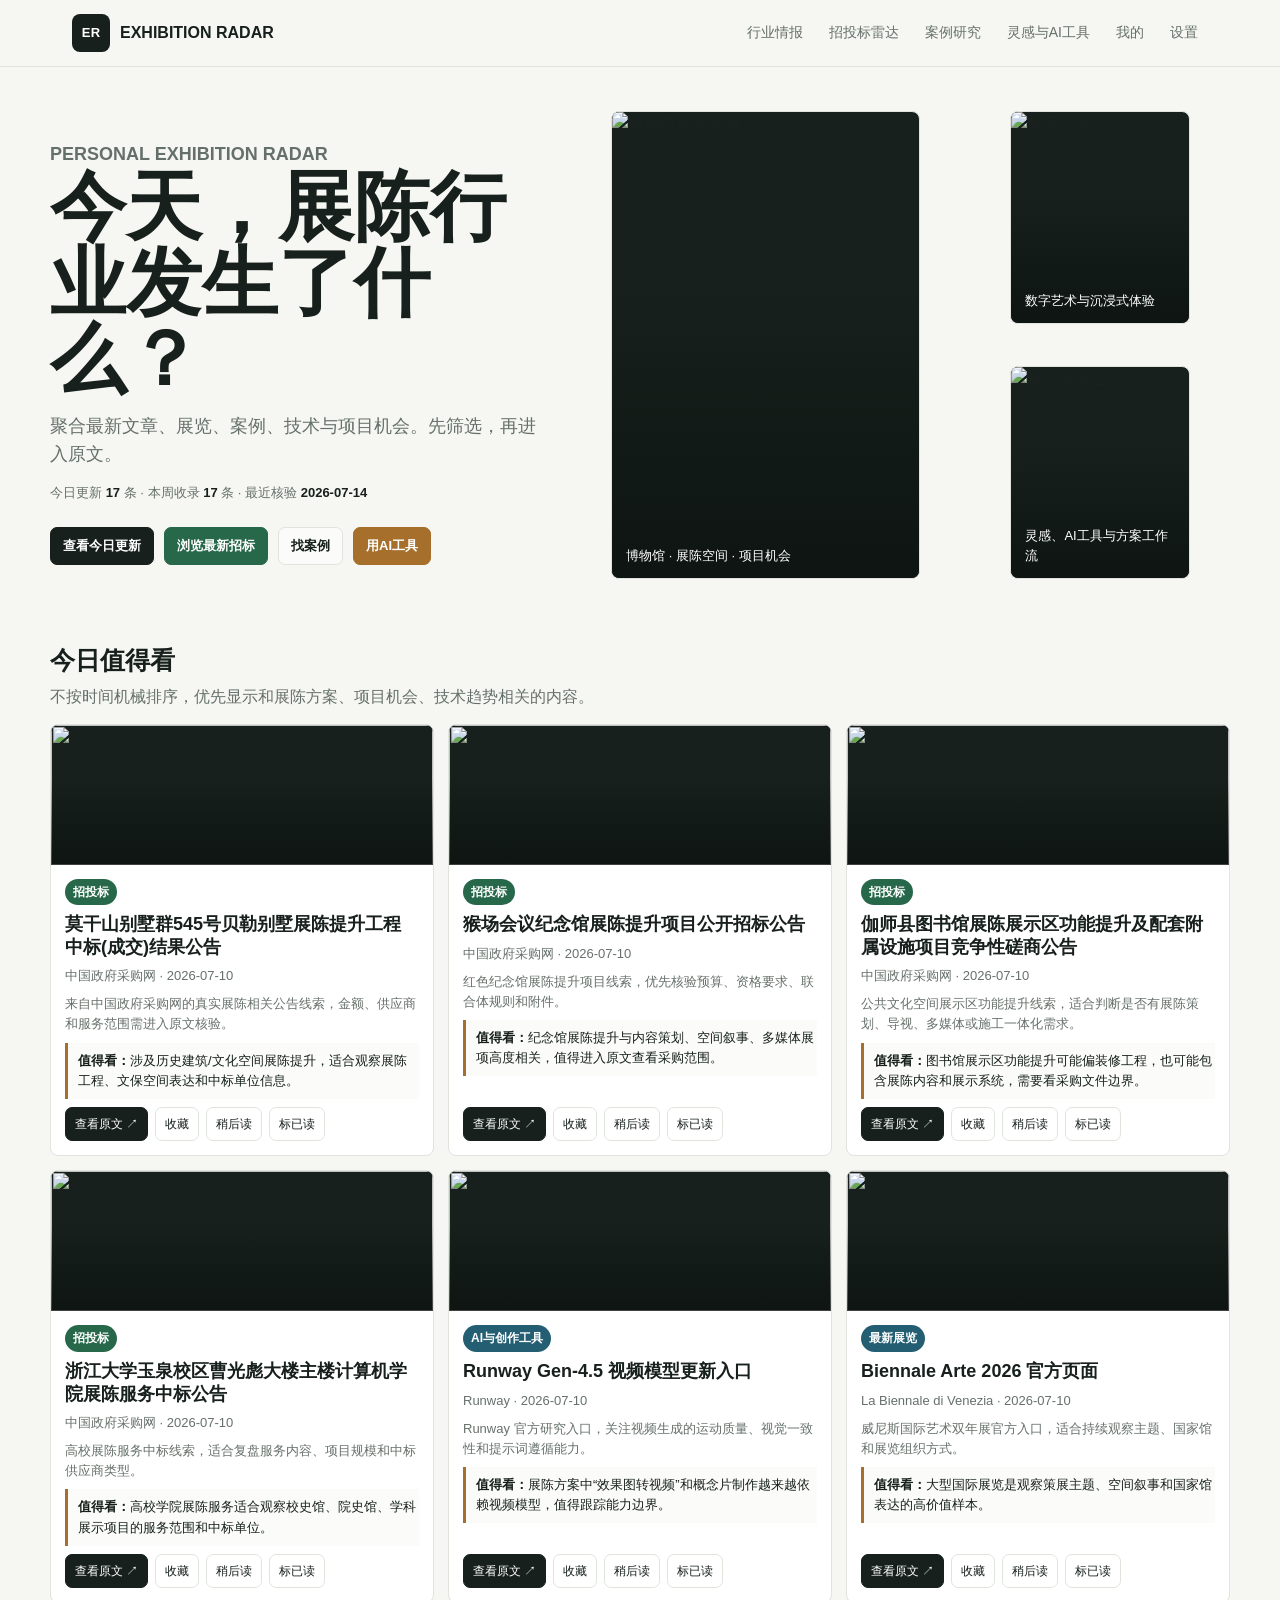
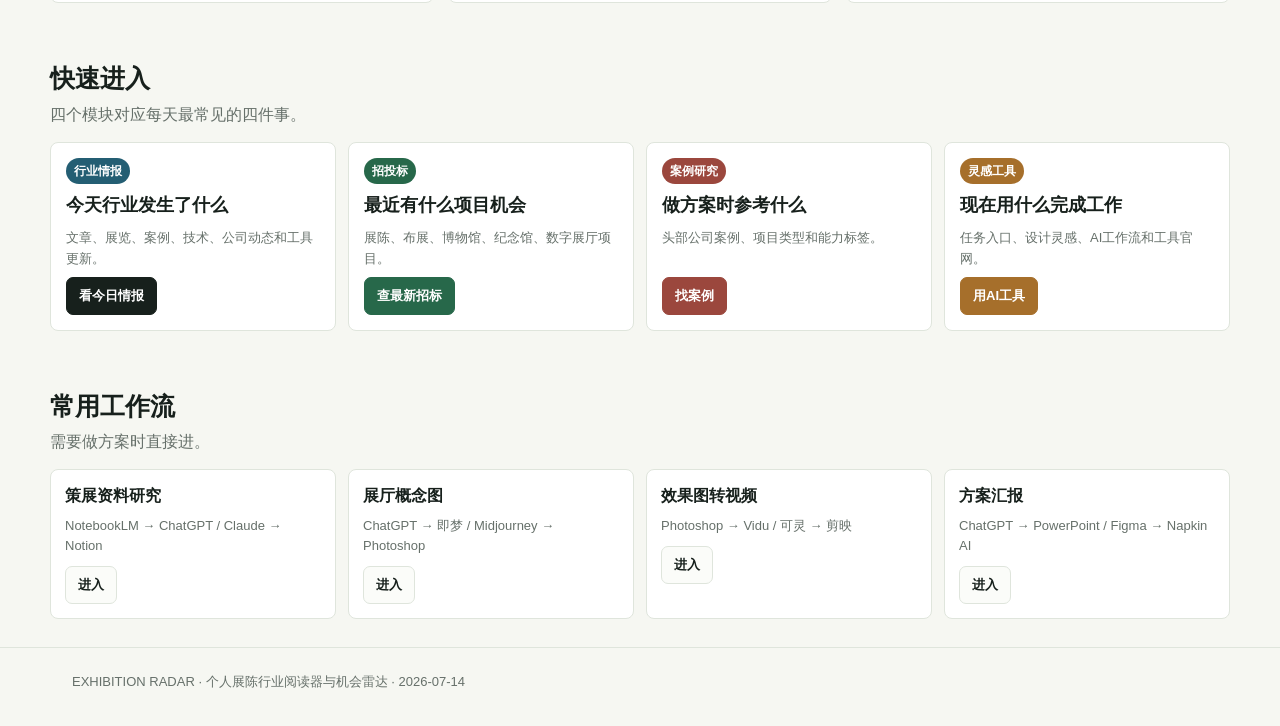
==== commit dd7598dc: "Refocus homepage as personal daily radar" ====
--- a/index.html
+++ b/index.html
@@ -3,82 +3,66 @@
 <head>
   <meta charset="utf-8">
   <meta name="viewport" content="width=device-width,initial-scale=1">
-  <title>EXHIBITION RADAR｜展陈行业资源工作台</title>
-  <meta name="description" content="看项目、找案例、追趋势、做方案的展陈行业资源工作台。">
-  <link rel="stylesheet" href="/assets/site.css?v=20260714-visual-home">
+  <title>EXHIBITION RADAR｜个人展陈行业情报雷达</title>
+  <meta name="description" content="每天快速查看展陈行业文章、展览、案例、技术动态和项目机会。">
+  <link rel="stylesheet" href="/assets/site.css?v=20260714-personal-home">
   <style>
-    .visual-hero{padding:28px 0 24px}.hero-stage{display:grid;grid-template-columns:minmax(340px,.42fr) minmax(0,.58fr);gap:24px;align-items:stretch}.hero-copy{display:flex;flex-direction:column;justify-content:space-between;min-height:560px;padding:10px 0}.hero-copy h1{font-size:clamp(42px,6vw,78px);line-height:.98;margin:0;letter-spacing:0}.hero-copy p{max-width:520px;margin:16px 0 0;color:var(--muted);font-size:18px}.status-line{margin-top:18px;color:var(--muted);font-size:13px}.status-line b{color:var(--ink)}.hero-actions{display:flex;gap:10px;flex-wrap:wrap;margin-top:26px}.hero-mosaic{display:grid;grid-template-columns:1.2fr .8fr;grid-template-rows:1fr 1fr;gap:10px;min-height:560px}.mosaic-card{position:relative;overflow:hidden;border-radius:8px;background:#202821;border:1px solid rgba(255,255,255,.14);min-height:170px;animation:rise .55s ease both}.mosaic-card.large{grid-row:span 2}.mosaic-card img{width:100%;height:100%;object-fit:cover;display:block;filter:saturate(.72) contrast(.98);transition:transform .45s ease}.mosaic-card:hover img{transform:scale(1.045)}.mosaic-card:after,.channel-card:after,.pick-card:after,.inspire-visual:after{content:"";position:absolute;inset:0;background:linear-gradient(180deg,rgba(10,16,14,0) 38%,rgba(10,16,14,.72))}.mosaic-card figcaption{position:absolute;left:14px;right:14px;bottom:13px;z-index:2;color:#fff;font-size:13px}.mosaic-card figcaption b{display:block;font-size:16px}.channel-section{padding:18px 0 30px}.channel-grid{display:grid;grid-template-columns:repeat(2,minmax(0,1fr));gap:16px}.channel-card{position:relative;min-height:310px;border-radius:8px;overflow:hidden;background:#17201c;border:1px solid var(--line);color:#fff}.channel-card img{width:100%;height:100%;object-fit:cover;display:block;filter:saturate(.68) contrast(.98);transition:transform .45s ease}.channel-card:hover img{transform:scale(1.04)}.channel-content{position:absolute;inset:auto 18px 18px 18px;z-index:2}.channel-content .kicker{font-size:12px;font-weight:850;color:#e5c994;margin-bottom:8px}.channel-content h2{font-size:30px;line-height:1.08;margin:0 0 8px}.channel-content p{margin:0 0 12px;color:rgba(255,255,255,.84);max-width:560px}.preview{display:flex;gap:8px;flex-wrap:wrap;margin-bottom:14px}.preview span{font-size:12px;border:1px solid rgba(255,255,255,.24);background:rgba(255,255,255,.12);border-radius:999px;padding:5px 8px}.light-btn{display:inline-flex;align-items:center;justify-content:center;min-height:36px;border-radius:7px;padding:0 11px;background:#fff;color:#17201c;font-size:13px;font-weight:800}.picks-grid{display:grid;grid-template-columns:repeat(6,minmax(0,1fr));gap:12px}.pick-card{position:relative;min-height:230px;border-radius:8px;overflow:hidden;background:#17201c;color:#fff;border:1px solid var(--line)}.pick-card.wide{grid-column:span 2}.pick-card img{width:100%;height:100%;object-fit:cover;display:block;filter:saturate(.72)}.pick-info{position:absolute;left:13px;right:13px;bottom:13px;z-index:2}.pick-info span{font-size:12px;color:#e5c994;font-weight:800}.pick-info h3{font-size:17px;line-height:1.2;margin:5px 0 3px}.pick-info p{font-size:12px;color:rgba(255,255,255,.78);margin:0}.assist-row{display:grid;grid-template-columns:minmax(0,1fr) auto;gap:10px;align-items:center}.assist-row input{height:44px;border:1px solid var(--line);border-radius:8px;background:#fff;padding:0 12px}.result-strip{display:grid;grid-template-columns:repeat(3,minmax(0,1fr));gap:10px;margin-top:12px}.mini-result{border:1px solid var(--line);background:#fff;border-radius:8px;padding:12px}.mini-result h3{font-size:15px;margin:0 0 6px}.mini-result p{font-size:12px;color:var(--muted);margin:0 0 10px}@keyframes rise{from{opacity:0;transform:translateY(12px)}to{opacity:1;transform:none}}@media(max-width:1040px){.hero-stage{grid-template-columns:1fr}.hero-copy{min-height:auto}.hero-mosaic{min-height:460px}.picks-grid{grid-template-columns:repeat(3,minmax(0,1fr))}.pick-card.wide{grid-column:span 1}}@media(max-width:720px){.visual-hero{padding-top:18px}.hero-mosaic{grid-template-columns:1fr;grid-template-rows:auto;min-height:auto}.mosaic-card.large{grid-row:auto}.mosaic-card{height:210px}.channel-grid,.result-strip{grid-template-columns:1fr}.channel-card{min-height:280px}.picks-grid{grid-template-columns:1fr 1fr}.hero-copy h1{font-size:42px}.assist-row{grid-template-columns:1fr}}
+    .daily-hero{padding:28px 0 18px}.hero-stage{display:grid;grid-template-columns:minmax(340px,.43fr) minmax(0,.57fr);gap:24px;align-items:stretch}.hero-copy{display:flex;flex-direction:column;justify-content:center;min-height:500px}.hero-copy h1{font-size:clamp(42px,6vw,76px);line-height:1;margin:0;letter-spacing:0}.hero-copy p{max-width:540px;margin:16px 0 0;color:var(--muted);font-size:18px}.status-line{margin-top:14px;color:var(--muted);font-size:13px}.status-line b{color:var(--ink)}.hero-actions{display:flex;gap:10px;flex-wrap:wrap;margin-top:24px}.mosaic{display:grid;grid-template-columns:1.2fr .8fr;grid-template-rows:1fr 1fr;gap:10px;min-height:500px}.tile{position:relative;overflow:hidden;border-radius:8px;background:#17201c;border:1px solid var(--line)}.tile.big{grid-row:span 2}.tile img{width:100%;height:100%;object-fit:cover;filter:saturate(.72) contrast(.98);transition:transform .45s ease}.tile:hover img{transform:scale(1.04)}.tile:after,.today-img:after{content:"";position:absolute;inset:0;background:linear-gradient(180deg,rgba(10,16,14,0) 38%,rgba(10,16,14,.72))}.tile span{position:absolute;left:14px;right:14px;bottom:12px;z-index:2;color:white;font-size:13px}.today-grid{display:grid;grid-template-columns:repeat(3,minmax(0,1fr));gap:14px}.today-card{border:1px solid var(--line);background:#fff;border-radius:8px;overflow:hidden;display:flex;flex-direction:column;min-height:390px}.today-img{height:140px;position:relative;background:#17201c}.today-img img{width:100%;height:100%;object-fit:cover;filter:saturate(.72);display:block}.today-body{padding:14px;display:flex;flex-direction:column;gap:8px;flex:1}.today-body h3{font-size:18px;line-height:1.25;margin:0}.today-body p{font-size:13px;color:var(--muted);margin:0}.why{border-left:3px solid var(--gold);padding:8px 0 8px 10px;background:#fbfcf9;color:var(--ink)!important}.mini-actions{display:flex;gap:7px;flex-wrap:wrap;margin-top:auto}.smallbtn{border:1px solid var(--line);background:#fff;border-radius:7px;padding:7px 9px;font-size:12px;color:var(--ink);cursor:pointer}.smallbtn.primary{background:var(--ink);border-color:var(--ink);color:white}.entry-grid2{display:grid;grid-template-columns:repeat(4,minmax(0,1fr));gap:12px}.entry2{border:1px solid var(--line);background:#fff;border-radius:8px;padding:15px;min-height:160px;display:flex;flex-direction:column;gap:8px}.entry2 h3{margin:0;font-size:18px}.entry2 p{margin:0;color:var(--muted);font-size:13px}.entry2 .btn{margin-top:auto;align-self:flex-start}.workflow-strip{display:grid;grid-template-columns:repeat(4,minmax(0,1fr));gap:12px}.workflow-mini{border:1px solid var(--line);background:#fff;border-radius:8px;padding:14px}.workflow-mini h3{font-size:16px;margin:0 0 7px}.workflow-mini p{font-size:13px;color:var(--muted);margin:0 0 10px}@media(max-width:1040px){.hero-stage{grid-template-columns:1fr}.hero-copy{min-height:auto}.mosaic{min-height:420px}.today-grid,.entry-grid2,.workflow-strip{grid-template-columns:repeat(2,minmax(0,1fr))}}@media(max-width:720px){.mosaic{grid-template-columns:1fr;min-height:auto}.tile,.tile.big{height:210px;grid-row:auto}.today-grid,.entry-grid2,.workflow-strip{grid-template-columns:1fr}.hero-copy h1{font-size:40px}}
   </style>
 </head>
 <body>
-  <header class="top"><div class="shell nav"><a class="brand" href="/"><span class="mark">ER</span><span>EXHIBITION RADAR</span></a><nav class="navlinks"><a href="/bidding/">政府招投标</a><a href="/intelligence/">全球新型展</a><a href="/cases/">行业龙头案例</a><a href="/resources/">设计灵感与AI工具</a></nav></div></header>
+  <header class="top"><div class="shell nav"><a class="brand" href="/"><span class="mark">ER</span><span>EXHIBITION RADAR</span></a><nav class="navlinks"><a href="/intelligence/">行业情报</a><a href="/bidding/">招投标雷达</a><a href="/cases/">案例研究</a><a href="/resources/">灵感与AI工具</a><a href="/my/">我的</a><a href="/settings/">设置</a></nav></div></header>
   <main>
-    <section class="shell visual-hero">
+    <section class="shell daily-hero">
       <div class="hero-stage">
         <div class="hero-copy">
-          <div>
-            <p class="eyebrow">EXHIBITION RADAR</p>
-            <h1>看见行业，快速进入工作</h1>
-            <p>聚合展陈项目机会、全球新展、标杆案例与设计工具。</p>
-            <div class="status-line" id="statusLine">今日更新 <b>读取中</b> · 本周收录 <b>读取中</b> · 最近核验 <b>2026-07-14</b></div>
-            <div class="hero-actions"><a class="btn" href="/bidding/">查招投标</a><a class="btn primary" href="/intelligence/">看全球新展</a><a class="btn gold" href="/resources/">找设计工具</a></div>
-          </div>
+          <p class="eyebrow">PERSONAL EXHIBITION RADAR</p>
+          <h1>今天，展陈行业发生了什么？</h1>
+          <p>聚合最新文章、展览、案例、技术与项目机会。先筛选，再进入原文。</p>
+          <div class="status-line" id="statusLine">今日更新 <b>读取中</b> · 本周收录 <b>读取中</b> · 最近核验 <b>2026-07-14</b></div>
+          <div class="hero-actions"><a class="btn primary" href="#today">查看今日更新</a><a class="btn green" href="/bidding/">浏览最新招标</a><a class="btn" href="/cases/">找案例</a><a class="btn gold" href="/resources/">用AI工具</a></div>
         </div>
-        <div class="hero-mosaic" aria-label="展览与设计视觉拼贴">
-          <figure class="mosaic-card large"><img src="https://images.unsplash.com/photo-1545987796-200677ee1011?auto=format&fit=crop&w=1100&q=76" alt="博物馆展览空间"><figcaption><b>博物馆与展陈空间</b>项目机会、展线与叙事</figcaption></figure>
-          <figure class="mosaic-card"><img src="https://images.unsplash.com/photo-1550745165-9bc0b252726f?auto=format&fit=crop&w=760&q=74" alt="数字艺术与交互屏幕"><figcaption><b>数字艺术与交互</b>沉浸式体验趋势</figcaption></figure>
-          <figure class="mosaic-card"><img src="https://images.unsplash.com/photo-1558655146-d09347e92766?auto=format&fit=crop&w=760&q=74" alt="设计工具与视觉工作台"><figcaption><b>AI 与设计工作流</b>从灵感到提案</figcaption></figure>
+        <div class="mosaic">
+          <figure class="tile big"><img src="https://images.unsplash.com/photo-1545987796-200677ee1011?auto=format&fit=crop&w=1100&q=76" alt="博物馆展览空间"><span>博物馆 · 展陈空间 · 项目机会</span></figure>
+          <figure class="tile"><img src="https://images.unsplash.com/photo-1550745165-9bc0b252726f?auto=format&fit=crop&w=760&q=74" alt="数字艺术"><span>数字艺术与沉浸式体验</span></figure>
+          <figure class="tile"><img src="https://images.unsplash.com/photo-1558655146-d09347e92766?auto=format&fit=crop&w=760&q=74" alt="设计工作台"><span>灵感、AI工具与方案工作流</span></figure>
         </div>
       </div>
     </section>
 
-    <section class="shell channel-section">
-      <div class="section-head"><div><h2>四大频道入口</h2><p>用场景判断入口，而不是读一堆说明。</p></div></div>
-      <div class="channel-grid">
-        <a class="channel-card" href="/bidding/"><img src="https://images.unsplash.com/photo-1518005020951-eccb494ad742?auto=format&fit=crop&w=1200&q=74" alt="城市文化空间与建筑"><div class="channel-content"><div class="kicker">01 · BIDDING</div><h2>政府招投标</h2><p>发现博物馆、展陈、文旅与数字空间项目机会。</p><div class="preview"><span id="bidPreview">今日新增读取中</span><span>公告平台</span><span>关键词雷达</span></div><span class="light-btn">进入频道</span></div></a>
-        <a class="channel-card" href="/intelligence/"><img src="https://images.unsplash.com/photo-1531058020387-3be344556be6?auto=format&fit=crop&w=1200&q=74" alt="国际展览与展厅空间"><div class="channel-content"><div class="kicker">02 · INTELLIGENCE</div><h2>全球新型展</h2><p>观察国际新展、沉浸式体验与数字艺术趋势。</p><div class="preview"><span id="intelPreview">本周新增读取中</span><span>数字艺术</span><span>获奖展览</span></div><span class="light-btn">进入频道</span></div></a>
-        <a class="channel-card" href="/cases/"><img src="https://images.unsplash.com/photo-1500530855697-b586d89ba3ee?auto=format&fit=crop&w=1200&q=74" alt="展陈空间案例与建筑室内"><div class="channel-content"><div class="kicker">03 · LEADER CASES</div><h2>行业龙头案例</h2><p>查看头部公司的真实项目、能力和方法。</p><div class="preview"><span id="casePreview">已收录读取中</span><span>金螳螂</span><span>风语筑</span></div><span class="light-btn">进入频道</span></div></a>
-        <a class="channel-card" href="/resources/"><img src="https://images.unsplash.com/photo-1497366754035-f200968a6e72?auto=format&fit=crop&w=1200&q=74" alt="设计工作台与视觉资料"><div class="channel-content"><div class="kicker">04 · RESOURCES</div><h2>设计灵感与AI工具</h2><p>从视觉参考、空间灵感到可执行 AI 工作流。</p><div class="preview"><span id="toolPreview">10类工具 · 5条工作流</span><span>AI视频</span><span>概念图</span></div><span class="light-btn">进入频道</span></div></a>
+    <section class="shell section" id="today">
+      <div class="section-head"><div><h2>今日值得看</h2><p>不按时间机械排序，优先显示和展陈方案、项目机会、技术趋势相关的内容。</p></div></div>
+      <div id="todayGrid" class="today-grid"></div>
+    </section>
+
+    <section class="shell section">
+      <div class="section-head"><div><h2>快速进入</h2><p>四个模块对应每天最常见的四件事。</p></div></div>
+      <div class="entry-grid2">
+        <article class="entry2"><span class="badge">行业情报</span><h3>今天行业发生了什么</h3><p>文章、展览、案例、技术、公司动态和工具更新。</p><a class="btn primary" href="/intelligence/">看今日情报</a></article>
+        <article class="entry2"><span class="badge bid">招投标</span><h3>最近有什么项目机会</h3><p>展陈、布展、博物馆、纪念馆、数字展厅项目。</p><a class="btn green" href="/bidding/">查最新招标</a></article>
+        <article class="entry2"><span class="badge case">案例研究</span><h3>做方案时参考什么</h3><p>头部公司案例、项目类型和能力标签。</p><a class="btn red" href="/cases/">找案例</a></article>
+        <article class="entry2"><span class="badge tool">灵感工具</span><h3>现在用什么完成工作</h3><p>任务入口、设计灵感、AI工作流和工具官网。</p><a class="btn gold" href="/resources/">用AI工具</a></article>
       </div>
     </section>
 
     <section class="shell section">
-      <div class="section-head"><div><h2>本周视觉精选</h2><p>2个全球新展、2个行业案例、1个设计灵感、1个AI工作流。</p></div></div>
-      <div class="picks-grid">
-        <a class="pick-card wide" href="/intelligence/"><img src="https://images.unsplash.com/photo-1550745165-9bc0b252726f?auto=format&fit=crop&w=900&q=74" alt="数字艺术展"><div class="pick-info"><span>全球新展</span><h3>DATALAND：Machine Dreams</h3><p>DATALAND</p></div></a>
-        <a class="pick-card" href="/intelligence/"><img src="https://images.unsplash.com/photo-1531058020387-3be344556be6?auto=format&fit=crop&w=700&q=74" alt="沉浸式展览空间"><div class="pick-info"><span>沉浸式</span><h3>teamLab Biovortex Kyoto</h3><p>teamLab</p></div></a>
-        <a class="pick-card" href="/cases/"><img src="https://images.unsplash.com/photo-1545987796-200677ee1011?auto=format&fit=crop&w=700&q=74" alt="博物馆案例"><div class="pick-info"><span>行业案例</span><h3>首都博物馆</h3><p>金螳螂文化</p></div></a>
-        <a class="pick-card" href="/cases/"><img src="https://images.unsplash.com/photo-1518005020951-eccb494ad742?auto=format&fit=crop&w=700&q=74" alt="城市展示空间"><div class="pick-info"><span>行业案例</span><h3>奉贤城市博物馆</h3><p>风语筑</p></div></a>
-        <a class="pick-card" href="/resources/"><img src="https://images.unsplash.com/photo-1558655146-d09347e92766?auto=format&fit=crop&w=700&q=74" alt="视觉设计灵感"><div class="pick-info"><span>设计灵感</span><h3>平面视觉与导视参考</h3><p>Behance / 站酷</p></div></a>
-        <a class="pick-card" href="/resources/"><img src="https://images.unsplash.com/photo-1497366754035-f200968a6e72?auto=format&fit=crop&w=700&q=74" alt="AI视频工作流"><div class="pick-info"><span>AI工作流</span><h3>效果图变成视频</h3><p>Vidu / 可灵 / 剪映</p></div></a>
-      </div>
+      <div class="section-head"><div><h2>常用工作流</h2><p>需要做方案时直接进。</p></div></div>
+      <div class="workflow-strip"><article class="workflow-mini"><h3>策展资料研究</h3><p>NotebookLM → ChatGPT / Claude → Notion</p><a class="btn" href="/resources/#workflows">进入</a></article><article class="workflow-mini"><h3>展厅概念图</h3><p>ChatGPT → 即梦 / Midjourney → Photoshop</p><a class="btn" href="/resources/#workflows">进入</a></article><article class="workflow-mini"><h3>效果图转视频</h3><p>Photoshop → Vidu / 可灵 → 剪映</p><a class="btn" href="/resources/#workflows">进入</a></article><article class="workflow-mini"><h3>方案汇报</h3><p>ChatGPT → PowerPoint / Figma → Napkin AI</p><a class="btn" href="/resources/#workflows">进入</a></article></div>
     </section>
-
-    <section class="shell section">
-      <div class="section-head"><div><h2>快速查找</h2><p>搜索是辅助入口，知道工具或项目名称时使用。</p></div></div>
-      <div class="assist-row"><input id="q" placeholder="搜索：Vidu、Midjourney、金螳螂、数字展厅…"><select id="channel" class="select"><option value="all">全部频道</option><option value="bidding">政府招投标</option><option value="intelligence">全球新型展</option><option value="cases">行业龙头案例</option><option value="resources">设计灵感与AI工具</option></select></div>
-      <div id="searchResults" class="result-strip"></div>
-    </section>
-
-    <section class="shell"><div class="data-note"><b>图片说明：</b>当前视觉图为公开远程图片占位，用于建立展览、空间、数字艺术和设计工具的行业识别；来源记录见 <a href="/data/image-credits.json">data/image-credits.json</a>。正式传播可替换为自有项目图或授权图片。</div></section>
   </main>
-  <footer class="footer"><div class="shell">EXHIBITION RADAR · 展陈行业资源工作台 · home-visual-v3 · 2026-07-14</div></footer>
+  <footer class="footer"><div class="shell">EXHIBITION RADAR · 个人展陈行业阅读器与机会雷达 · 2026-07-14</div></footer>
+  <script src="/assets/personal.js?v=20260714"></script>
   <script>
-    const $=s=>document.querySelector(s); let all=[];
-    function dateOf(x){return x.publishedAt||x.collectedAt||x.lastVerifiedAt||''}
-    function latestDate(arr){return arr.map(dateOf).filter(x=>/^\d{4}/.test(x)).sort().pop()||'持续更新'}
-    function resultCard(x){return `<article class="mini-result"><h3>${x.title}</h3><p>${x.channelName} · ${x.sourceName||x.companyName||x.category||'站内数据'}</p><a class="btn" href="${x.url}" ${x.external?'target="_blank" rel="noopener"':''}>进入</a></article>`}
-    function sync(){const q=$('#q').value.trim().toLowerCase(), ch=$('#channel').value; if(!q){$('#searchResults').innerHTML='';return} const out=all.filter(x=>(ch==='all'||x.channel===ch)&&JSON.stringify(x).toLowerCase().includes(q)).slice(0,6); $('#searchResults').innerHTML=out.map(resultCard).join('')||'<div class="data-note">没有匹配结果。</div>'}
-    Promise.all([fetch('/data/bidding.json?v=20260714').then(r=>r.json()),fetch('/data/intelligence.json?v=20260714').then(r=>r.json()),fetch('/data/cases.json?v=20260714').then(r=>r.json()),fetch('/data/tools.json?v=20260714').then(r=>r.json()),fetch('/data/workflows.json?v=20260714').then(r=>r.json())]).then(([bid,intel,cases,tools,flows])=>{
-      all=[...(bid.items||[]).map(x=>({...x,channel:'bidding',channelName:'政府招投标',url:'/bidding/'})),...(intel.items||[]).map(x=>({...x,channel:'intelligence',channelName:'全球新型展',url:x.sourceUrl,external:true})),...(cases.items||[]).map(x=>({...x,channel:'cases',channelName:'行业龙头案例',url:'/cases/'})),...(tools.items||[]).map(x=>({...x,title:x.name,summary:x.role,channel:'resources',channelName:'AI工具',url:x.officialUrl,external:true})),...(flows.items||[]).map(x=>({...x,summary:x.scenario,channel:'resources',channelName:'工作流',url:'/resources/'}))];
-      const today='2026-07-14', todayCount=all.filter(x=>String(x.collectedAt||'').startsWith(today)||String(x.lastVerifiedAt||'').startsWith(today)).length;
-      $('#statusLine').innerHTML=`今日更新 <b>${todayCount}</b> 条 · 本周收录 <b>${all.length}</b> 条 · 最近核验 <b>2026-07-14</b>`;
-      $('#bidPreview').textContent=`今日新增 ${bid.items?.length||0} 条`;
-      $('#intelPreview').textContent=`本周新增 ${intel.items?.length||0} 个案例`;
-      $('#casePreview').textContent=`已收录 ${cases.items?.length||0} 个项目`;
-      $('#toolPreview').textContent=`${new Set((tools.items||[]).map(x=>x.category)).size}类工具 · ${flows.items?.length||0}条工作流`;
-      ['q','channel'].forEach(id=>$('#'+id).addEventListener(id==='q'?'input':'change',sync));
-    }).catch(()=>{$('#statusLine').innerHTML='今日更新 <b>待刷新</b> · 本周收录 <b>待刷新</b> · 最近核验 <b>2026-07-14</b>'});
+    const $=s=>document.querySelector(s);
+    const fallbackIntel=[{id:'home-dezeen',contentType:'article',category:'行业文章',title:'Exhibitions are becoming multimedia and interactive driven',summary:'展览正在变得更依赖多媒体和互动体验。',whyItMatters:'适合判断互动、多媒体和沉浸式技术是否值得进入方案。',sourceName:'Dezeen',sourceUrl:'https://www.dezeen.com/2026/02/04/exhibitions-multimedia-interactive-bewunder/',publishedAt:'2026-02-04T08:00:03.000Z',coverImage:'https://images.unsplash.com/photo-1550745165-9bc0b252726f?auto=format&fit=crop&w=900&q=74',relevanceScore:92,freshnessScore:72},{id:'home-teamlab',contentType:'exhibition',category:'沉浸式与数字艺术',title:'teamLab Biovortex Kyoto',summary:'京都沉浸式数字艺术项目官方入口。',whyItMatters:'适合拆解人流、互动反馈和空间节奏。',sourceName:'teamLab',sourceUrl:'https://www.teamlab.art/e/biovortex-kyoto/',publishedAt:'2026-07-10T07:40:00+08:00',coverImage:'https://images.unsplash.com/photo-1550745165-9bc0b252726f?auto=format&fit=crop&w=900&q=74',relevanceScore:96,freshnessScore:80}];
+    const fallbackBid=[{id:'home-bid-houchang',contentType:'bidding',category:'招投标',title:'猴场会议纪念馆展陈提升项目公开招标公告',summary:'真实公告线索，需进入原文核验预算和资质。',whyItMatters:'纪念馆展陈提升与内容策划、空间叙事、多媒体展项高度相关。',sourceName:'中国政府采购网',sourceUrl:'http://www.ccgp.gov.cn/cggg/dfgg/gkzb/202607/t20260710_26909768.htm',publishedAt:'2026-07-10T07:00:43.783Z',coverImage:'https://images.unsplash.com/photo-1545987796-200677ee1011?auto=format&fit=crop&w=900&q=74',relevanceScore:94,freshnessScore:88}];
+    function score(x){return (x.freshnessScore||0)*.4+(x.relevanceScore||0)*.3+(x.contentType==='bidding'?20:14)}
+    function dateText(v){return v&&/^\d{4}/.test(v)?String(v).slice(0,10):'持续更新'}
+    function actions(x){return `<button class="smallbtn" data-action="favorites" data-id="${x.id}">${ERPersonal.label('favorites',x.id,'已收藏','收藏')}</button><button class="smallbtn" data-action="later" data-id="${x.id}">${ERPersonal.label('later',x.id,'已加入','稍后读')}</button><button class="smallbtn" data-action="read" data-id="${x.id}">${ERPersonal.label('read',x.id,'已读','标已读')}</button>`}
+    function card(x){return `<article class="today-card"><div class="today-img"><img src="${x.coverImage||'https://images.unsplash.com/photo-1545987796-200677ee1011?auto=format&fit=crop&w=900&q=74'}" alt=""></div><div class="today-body"><span class="badge ${x.contentType==='bidding'?'bid':''}">${x.category||x.contentType}</span><h3>${x.title}</h3><p>${x.sourceName||'来源'} · ${dateText(x.publishedAt)}</p><p>${x.summary||''}</p><p class="why"><b>值得看：</b>${x.whyItMatters||'适合作为方案前期参考。'}</p><div class="mini-actions"><a class="smallbtn primary" href="${x.sourceUrl}" target="_blank" rel="noopener">查看原文 ↗</a>${actions(x)}</div></div></article>`}
+    function render(list){const out=list.filter(x=>!ERPersonal.has('hidden',x.id)).sort((a,b)=>score(b)-score(a)).slice(0,6); $('#todayGrid').innerHTML=out.map(card).join(''); document.querySelectorAll('[data-action]').forEach(b=>b.onclick=()=>{const item=list.find(x=>x.id===b.dataset.id); ERPersonal.toggle(b.dataset.action,item); render(list);});}
+    render([...fallbackIntel,...fallbackBid]);
+    Promise.all([fetch(new URL('data/intelligence.json?v=20260714-radar',document.baseURI)).then(r=>r.json()),fetch(new URL('data/bidding.json?v=20260714-real',document.baseURI)).then(r=>r.json())]).then(([intel,bid])=>{const intelItems=(intel.items||[]).map(x=>({...x})); const bidItems=(bid.items||[]).map(x=>({...x,contentType:'bidding',category:'招投标',whyItMatters:x.attentionReason,coverImage:'https://images.unsplash.com/photo-1545987796-200677ee1011?auto=format&fit=crop&w=900&q=74',relevanceScore:x.attentionLevel==='重点关注'?94:76,freshnessScore:88})); const all=[...intelItems,...bidItems]; $('#statusLine').innerHTML=`今日更新 <b>${all.length}</b> 条 · 本周收录 <b>${all.length}</b> 条 · 最近核验 <b>2026-07-14</b>`; render(all);}).catch(()=>{$('#statusLine').innerHTML='今日更新 <b>兜底内容</b> · 数据同步 <b>稍后重试</b> · 最近核验 <b>2026-07-14</b>';});
   </script>
 </body>
 </html>
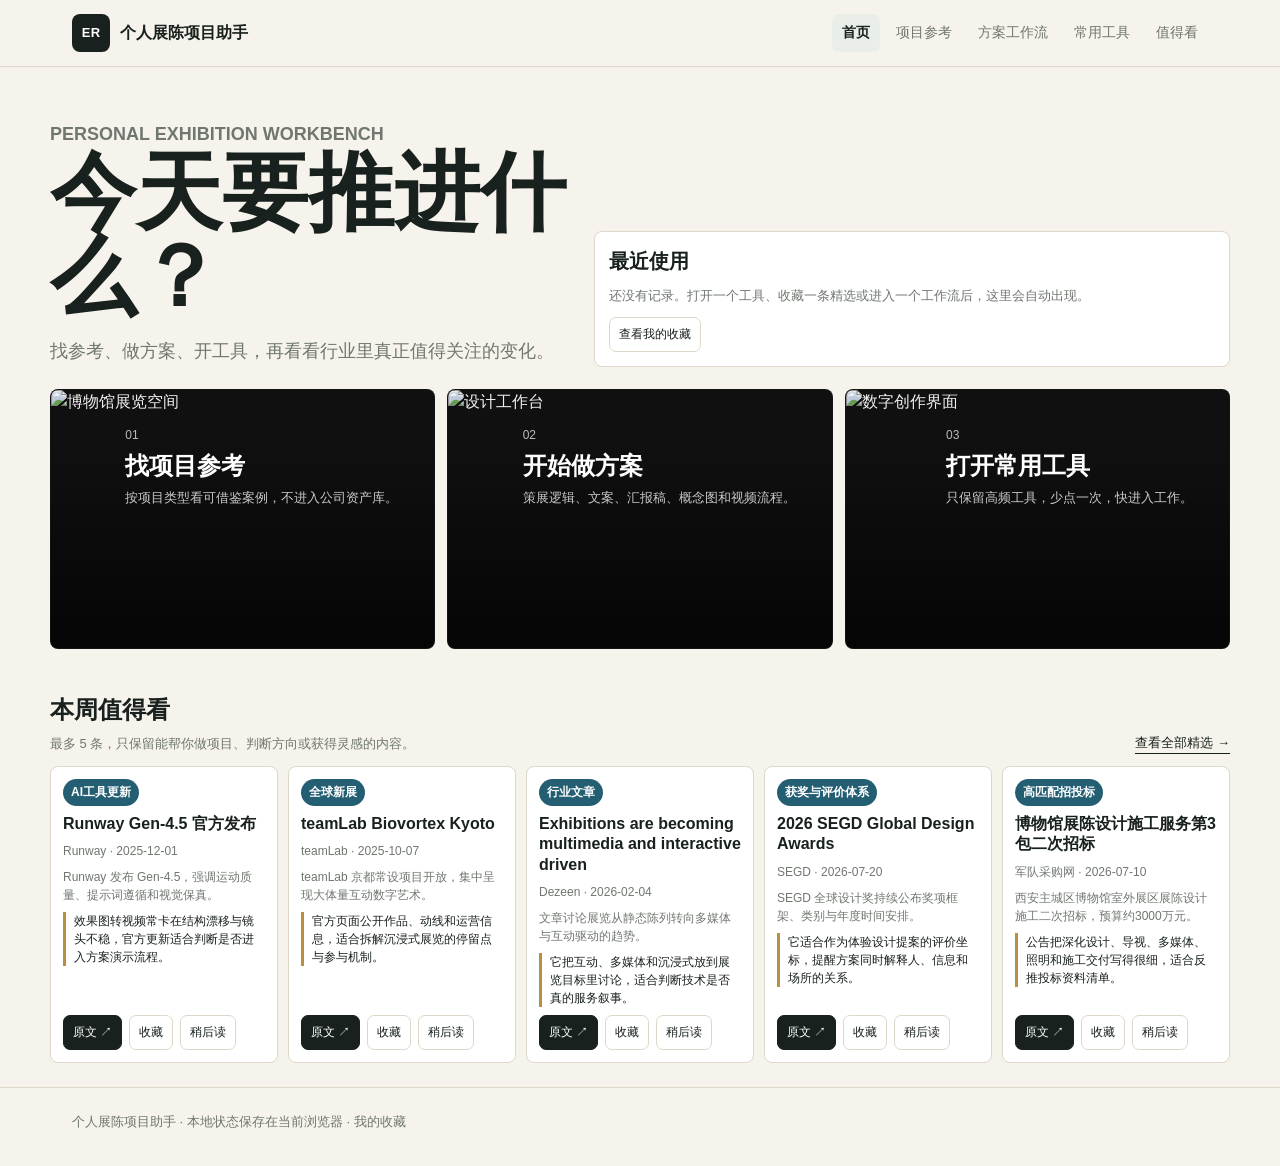
==== commit 703e72bc: "Refocus homepage as personal exhibition workspace" ====
--- a/index.html
+++ b/index.html
@@ -3,66 +3,111 @@
 <head>
   <meta charset="utf-8">
   <meta name="viewport" content="width=device-width,initial-scale=1">
-  <title>EXHIBITION RADAR｜个人展陈行业情报雷达</title>
-  <meta name="description" content="每天快速查看展陈行业文章、展览、案例、技术动态和项目机会。">
-  <link rel="stylesheet" href="/assets/site.css?v=20260714-personal-home">
+  <title>今天要推进什么？｜个人展陈项目助手</title>
+  <meta name="description" content="个人展陈项目助手：找参考、做方案、开工具，再看看本周真正值得关注的行业内容。">
+  <link rel="stylesheet" href="/assets/site.css?v=20260720-personal-workbench">
   <style>
-    .daily-hero{padding:28px 0 18px}.hero-stage{display:grid;grid-template-columns:minmax(340px,.43fr) minmax(0,.57fr);gap:24px;align-items:stretch}.hero-copy{display:flex;flex-direction:column;justify-content:center;min-height:500px}.hero-copy h1{font-size:clamp(42px,6vw,76px);line-height:1;margin:0;letter-spacing:0}.hero-copy p{max-width:540px;margin:16px 0 0;color:var(--muted);font-size:18px}.status-line{margin-top:14px;color:var(--muted);font-size:13px}.status-line b{color:var(--ink)}.hero-actions{display:flex;gap:10px;flex-wrap:wrap;margin-top:24px}.mosaic{display:grid;grid-template-columns:1.2fr .8fr;grid-template-rows:1fr 1fr;gap:10px;min-height:500px}.tile{position:relative;overflow:hidden;border-radius:8px;background:#17201c;border:1px solid var(--line)}.tile.big{grid-row:span 2}.tile img{width:100%;height:100%;object-fit:cover;filter:saturate(.72) contrast(.98);transition:transform .45s ease}.tile:hover img{transform:scale(1.04)}.tile:after,.today-img:after{content:"";position:absolute;inset:0;background:linear-gradient(180deg,rgba(10,16,14,0) 38%,rgba(10,16,14,.72))}.tile span{position:absolute;left:14px;right:14px;bottom:12px;z-index:2;color:white;font-size:13px}.today-grid{display:grid;grid-template-columns:repeat(3,minmax(0,1fr));gap:14px}.today-card{border:1px solid var(--line);background:#fff;border-radius:8px;overflow:hidden;display:flex;flex-direction:column;min-height:390px}.today-img{height:140px;position:relative;background:#17201c}.today-img img{width:100%;height:100%;object-fit:cover;filter:saturate(.72);display:block}.today-body{padding:14px;display:flex;flex-direction:column;gap:8px;flex:1}.today-body h3{font-size:18px;line-height:1.25;margin:0}.today-body p{font-size:13px;color:var(--muted);margin:0}.why{border-left:3px solid var(--gold);padding:8px 0 8px 10px;background:#fbfcf9;color:var(--ink)!important}.mini-actions{display:flex;gap:7px;flex-wrap:wrap;margin-top:auto}.smallbtn{border:1px solid var(--line);background:#fff;border-radius:7px;padding:7px 9px;font-size:12px;color:var(--ink);cursor:pointer}.smallbtn.primary{background:var(--ink);border-color:var(--ink);color:white}.entry-grid2{display:grid;grid-template-columns:repeat(4,minmax(0,1fr));gap:12px}.entry2{border:1px solid var(--line);background:#fff;border-radius:8px;padding:15px;min-height:160px;display:flex;flex-direction:column;gap:8px}.entry2 h3{margin:0;font-size:18px}.entry2 p{margin:0;color:var(--muted);font-size:13px}.entry2 .btn{margin-top:auto;align-self:flex-start}.workflow-strip{display:grid;grid-template-columns:repeat(4,minmax(0,1fr));gap:12px}.workflow-mini{border:1px solid var(--line);background:#fff;border-radius:8px;padding:14px}.workflow-mini h3{font-size:16px;margin:0 0 7px}.workflow-mini p{font-size:13px;color:var(--muted);margin:0 0 10px}@media(max-width:1040px){.hero-stage{grid-template-columns:1fr}.hero-copy{min-height:auto}.mosaic{min-height:420px}.today-grid,.entry-grid2,.workflow-strip{grid-template-columns:repeat(2,minmax(0,1fr))}}@media(max-width:720px){.mosaic{grid-template-columns:1fr;min-height:auto}.tile,.tile.big{height:210px;grid-row:auto}.today-grid,.entry-grid2,.workflow-strip{grid-template-columns:1fr}.hero-copy h1{font-size:40px}}
+    :root{--paper:#f6f3ec;--ink:#18211d;--muted:#6f776f;--line:#ded8ca;--gold:#b99042;--green:#4d6b58;--red:#8c4a3d}
+    body{background:var(--paper);color:var(--ink)}
+    .top{background:rgba(246,243,236,.94);backdrop-filter:blur(14px)}
+    .navlinks a.active{color:var(--ink);font-weight:700}
+    .home-hero{padding:34px 0 18px}
+    .hero-panel{display:grid;grid-template-columns:minmax(280px,.9fr) minmax(320px,1.1fr);gap:24px;align-items:end}
+    .hero-copy h1{font-size:clamp(42px,7vw,86px);line-height:.98;margin:0;letter-spacing:0;max-width:720px}
+    .hero-copy p{font-size:18px;line-height:1.7;color:var(--muted);max-width:640px;margin:18px 0 0}
+    .entry-grid{display:grid;grid-template-columns:repeat(3,minmax(0,1fr));gap:12px;margin-top:22px}
+    .entry{position:relative;min-height:260px;border-radius:8px;overflow:hidden;border:1px solid rgba(24,33,29,.18);background:#111;display:flex;align-items:flex-end;text-decoration:none;color:#fff}
+    .entry img{position:absolute;inset:0;width:100%;height:100%;object-fit:cover;filter:saturate(.72) contrast(.98);transition:transform .45s ease}
+    .entry:hover img{transform:scale(1.04)}
+    .entry:after{content:"";position:absolute;inset:0;background:linear-gradient(180deg,rgba(0,0,0,.05) 18%,rgba(0,0,0,.72) 100%)}
+    .entry-body{position:relative;z-index:2;padding:18px;display:flex;flex-direction:column;gap:8px}
+    .entry-num{font-size:12px;letter-spacing:0;color:rgba(255,255,255,.72)}
+    .entry h2{font-size:24px;line-height:1.15;margin:0;color:#fff}
+    .entry p{font-size:13px;line-height:1.55;margin:0;color:rgba(255,255,255,.78)}
+    .section{padding:24px 0}.section-head{display:flex;align-items:end;justify-content:space-between;gap:16px;margin-bottom:12px}.section-head h2{font-size:24px;margin:0}.section-head p{font-size:13px;color:var(--muted);margin:6px 0 0}.plain-link{font-size:13px;color:var(--ink);text-decoration:none;border-bottom:1px solid var(--ink)}
+    .reading-grid{display:grid;grid-template-columns:repeat(5,minmax(0,1fr));gap:10px}.read-card{border:1px solid var(--line);background:#fff;border-radius:8px;padding:12px;display:flex;flex-direction:column;gap:8px;min-height:190px}.read-card h3{font-size:16px;line-height:1.28;margin:0}.read-card p{font-size:12px;color:var(--muted);line-height:1.5;margin:0}.read-card .reason{color:var(--ink);border-left:3px solid var(--gold);padding-left:8px}.card-actions{display:flex;gap:7px;flex-wrap:wrap;margin-top:auto}.mini-btn{border:1px solid var(--line);background:#fff;border-radius:7px;padding:7px 9px;font-size:12px;color:var(--ink);text-decoration:none;cursor:pointer}.mini-btn.primary{background:var(--ink);border-color:var(--ink);color:#fff}
+    .recent-wrap{display:grid;grid-template-columns:minmax(0,.8fr) minmax(0,1.2fr);gap:12px}.recent-box{border:1px solid var(--line);background:#fff;border-radius:8px;padding:14px;min-height:132px}.recent-list{display:grid;gap:8px}.recent-item{display:flex;justify-content:space-between;gap:12px;border-bottom:1px solid #eee8dc;padding:8px 0}.recent-item:last-child{border-bottom:0}.recent-item a{color:var(--ink);font-weight:700;text-decoration:none}.recent-item span{font-size:12px;color:var(--muted)}.empty{color:var(--muted);font-size:13px;line-height:1.7;margin:0}.quiet-actions{display:flex;gap:8px;flex-wrap:wrap;margin-top:10px}
+    @media(max-width:1080px){.hero-panel{grid-template-columns:1fr}.reading-grid{grid-template-columns:repeat(2,minmax(0,1fr))}.recent-wrap{grid-template-columns:1fr}}
+    @media(max-width:760px){.home-hero{padding-top:22px}.entry-grid,.reading-grid{grid-template-columns:1fr}.entry{min-height:210px}.hero-copy h1{font-size:40px}.hero-copy p{font-size:16px}.section-head{display:block}.navlinks{gap:10px}.navlinks a{font-size:12px}}
   </style>
 </head>
 <body>
-  <header class="top"><div class="shell nav"><a class="brand" href="/"><span class="mark">ER</span><span>EXHIBITION RADAR</span></a><nav class="navlinks"><a href="/intelligence/">行业情报</a><a href="/bidding/">招投标雷达</a><a href="/cases/">案例研究</a><a href="/resources/">灵感与AI工具</a><a href="/my/">我的</a><a href="/settings/">设置</a></nav></div></header>
+  <header class="top">
+    <div class="shell nav">
+      <a class="brand" href="/"><span class="mark">ER</span><span>个人展陈项目助手</span></a>
+      <nav class="navlinks">
+        <a class="active" href="/">首页</a>
+        <a href="/references/">项目参考</a>
+        <a href="/workflows/">方案工作流</a>
+        <a href="/tools/">常用工具</a>
+        <a href="/reading/">值得看</a>
+      </nav>
+    </div>
+  </header>
+
   <main>
-    <section class="shell daily-hero">
-      <div class="hero-stage">
+    <section class="shell home-hero">
+      <div class="hero-panel">
         <div class="hero-copy">
-          <p class="eyebrow">PERSONAL EXHIBITION RADAR</p>
-          <h1>今天，展陈行业发生了什么？</h1>
-          <p>聚合最新文章、展览、案例、技术与项目机会。先筛选，再进入原文。</p>
-          <div class="status-line" id="statusLine">今日更新 <b>读取中</b> · 本周收录 <b>读取中</b> · 最近核验 <b>2026-07-14</b></div>
-          <div class="hero-actions"><a class="btn primary" href="#today">查看今日更新</a><a class="btn green" href="/bidding/">浏览最新招标</a><a class="btn" href="/cases/">找案例</a><a class="btn gold" href="/resources/">用AI工具</a></div>
+          <p class="eyebrow">PERSONAL EXHIBITION WORKBENCH</p>
+          <h1>今天要推进什么？</h1>
+          <p>找参考、做方案、开工具，再看看行业里真正值得关注的变化。</p>
         </div>
-        <div class="mosaic">
-          <figure class="tile big"><img src="https://images.unsplash.com/photo-1545987796-200677ee1011?auto=format&fit=crop&w=1100&q=76" alt="博物馆展览空间"><span>博物馆 · 展陈空间 · 项目机会</span></figure>
-          <figure class="tile"><img src="https://images.unsplash.com/photo-1550745165-9bc0b252726f?auto=format&fit=crop&w=760&q=74" alt="数字艺术"><span>数字艺术与沉浸式体验</span></figure>
-          <figure class="tile"><img src="https://images.unsplash.com/photo-1558655146-d09347e92766?auto=format&fit=crop&w=760&q=74" alt="设计工作台"><span>灵感、AI工具与方案工作流</span></figure>
+        <div class="recent-box" id="recentBox">
+          <h2 style="font-size:20px;margin:0 0 8px">最近使用</h2>
+          <div id="recentList" class="recent-list"></div>
+          <div class="quiet-actions"><a class="mini-btn" href="/my/">查看我的收藏</a></div>
         </div>
       </div>
-    </section>
-
-    <section class="shell section" id="today">
-      <div class="section-head"><div><h2>今日值得看</h2><p>不按时间机械排序，优先显示和展陈方案、项目机会、技术趋势相关的内容。</p></div></div>
-      <div id="todayGrid" class="today-grid"></div>
-    </section>
-
-    <section class="shell section">
-      <div class="section-head"><div><h2>快速进入</h2><p>四个模块对应每天最常见的四件事。</p></div></div>
-      <div class="entry-grid2">
-        <article class="entry2"><span class="badge">行业情报</span><h3>今天行业发生了什么</h3><p>文章、展览、案例、技术、公司动态和工具更新。</p><a class="btn primary" href="/intelligence/">看今日情报</a></article>
-        <article class="entry2"><span class="badge bid">招投标</span><h3>最近有什么项目机会</h3><p>展陈、布展、博物馆、纪念馆、数字展厅项目。</p><a class="btn green" href="/bidding/">查最新招标</a></article>
-        <article class="entry2"><span class="badge case">案例研究</span><h3>做方案时参考什么</h3><p>头部公司案例、项目类型和能力标签。</p><a class="btn red" href="/cases/">找案例</a></article>
-        <article class="entry2"><span class="badge tool">灵感工具</span><h3>现在用什么完成工作</h3><p>任务入口、设计灵感、AI工作流和工具官网。</p><a class="btn gold" href="/resources/">用AI工具</a></article>
+      <div class="entry-grid" aria-label="三个核心工作入口">
+        <a class="entry" href="/references/" data-entry="项目参考">
+          <img src="https://images.unsplash.com/photo-1545987796-200677ee1011?auto=format&fit=crop&w=1200&q=76" alt="博物馆展览空间">
+          <div class="entry-body"><span class="entry-num">01</span><h2>找项目参考</h2><p>按项目类型看可借鉴案例，不进入公司资产库。</p></div>
+        </a>
+        <a class="entry" href="/workflows/" data-entry="方案工作流">
+          <img src="https://images.unsplash.com/photo-1518005020951-eccb494ad742?auto=format&fit=crop&w=1200&q=76" alt="设计工作台">
+          <div class="entry-body"><span class="entry-num">02</span><h2>开始做方案</h2><p>策展逻辑、文案、汇报稿、概念图和视频流程。</p></div>
+        </a>
+        <a class="entry" href="/tools/" data-entry="常用工具">
+          <img src="https://images.unsplash.com/photo-1550745165-9bc0b252726f?auto=format&fit=crop&w=1200&q=76" alt="数字创作界面">
+          <div class="entry-body"><span class="entry-num">03</span><h2>打开常用工具</h2><p>只保留高频工具，少点一次，快进入工作。</p></div>
+        </a>
       </div>
     </section>
 
     <section class="shell section">
-      <div class="section-head"><div><h2>常用工作流</h2><p>需要做方案时直接进。</p></div></div>
-      <div class="workflow-strip"><article class="workflow-mini"><h3>策展资料研究</h3><p>NotebookLM → ChatGPT / Claude → Notion</p><a class="btn" href="/resources/#workflows">进入</a></article><article class="workflow-mini"><h3>展厅概念图</h3><p>ChatGPT → 即梦 / Midjourney → Photoshop</p><a class="btn" href="/resources/#workflows">进入</a></article><article class="workflow-mini"><h3>效果图转视频</h3><p>Photoshop → Vidu / 可灵 → 剪映</p><a class="btn" href="/resources/#workflows">进入</a></article><article class="workflow-mini"><h3>方案汇报</h3><p>ChatGPT → PowerPoint / Figma → Napkin AI</p><a class="btn" href="/resources/#workflows">进入</a></article></div>
+      <div class="section-head">
+        <div><h2>本周值得看</h2><p>最多 5 条，只保留能帮你做项目、判断方向或获得灵感的内容。</p></div>
+        <a class="plain-link" href="/reading/">查看全部精选 →</a>
+      </div>
+      <div id="weeklyGrid" class="reading-grid"></div>
     </section>
   </main>
-  <footer class="footer"><div class="shell">EXHIBITION RADAR · 个人展陈行业阅读器与机会雷达 · 2026-07-14</div></footer>
-  <script src="/assets/personal.js?v=20260714"></script>
+
+  <footer class="footer"><div class="shell">个人展陈项目助手 · 本地状态保存在当前浏览器 · <a href="/my/">我的收藏</a></div></footer>
+  <script src="/assets/personal.js?v=20260720"></script>
   <script>
-    const $=s=>document.querySelector(s);
-    const fallbackIntel=[{id:'home-dezeen',contentType:'article',category:'行业文章',title:'Exhibitions are becoming multimedia and interactive driven',summary:'展览正在变得更依赖多媒体和互动体验。',whyItMatters:'适合判断互动、多媒体和沉浸式技术是否值得进入方案。',sourceName:'Dezeen',sourceUrl:'https://www.dezeen.com/2026/02/04/exhibitions-multimedia-interactive-bewunder/',publishedAt:'2026-02-04T08:00:03.000Z',coverImage:'https://images.unsplash.com/photo-1550745165-9bc0b252726f?auto=format&fit=crop&w=900&q=74',relevanceScore:92,freshnessScore:72},{id:'home-teamlab',contentType:'exhibition',category:'沉浸式与数字艺术',title:'teamLab Biovortex Kyoto',summary:'京都沉浸式数字艺术项目官方入口。',whyItMatters:'适合拆解人流、互动反馈和空间节奏。',sourceName:'teamLab',sourceUrl:'https://www.teamlab.art/e/biovortex-kyoto/',publishedAt:'2026-07-10T07:40:00+08:00',coverImage:'https://images.unsplash.com/photo-1550745165-9bc0b252726f?auto=format&fit=crop&w=900&q=74',relevanceScore:96,freshnessScore:80}];
-    const fallbackBid=[{id:'home-bid-houchang',contentType:'bidding',category:'招投标',title:'猴场会议纪念馆展陈提升项目公开招标公告',summary:'真实公告线索，需进入原文核验预算和资质。',whyItMatters:'纪念馆展陈提升与内容策划、空间叙事、多媒体展项高度相关。',sourceName:'中国政府采购网',sourceUrl:'http://www.ccgp.gov.cn/cggg/dfgg/gkzb/202607/t20260710_26909768.htm',publishedAt:'2026-07-10T07:00:43.783Z',coverImage:'https://images.unsplash.com/photo-1545987796-200677ee1011?auto=format&fit=crop&w=900&q=74',relevanceScore:94,freshnessScore:88}];
-    function score(x){return (x.freshnessScore||0)*.4+(x.relevanceScore||0)*.3+(x.contentType==='bidding'?20:14)}
-    function dateText(v){return v&&/^\d{4}/.test(v)?String(v).slice(0,10):'持续更新'}
-    function actions(x){return `<button class="smallbtn" data-action="favorites" data-id="${x.id}">${ERPersonal.label('favorites',x.id,'已收藏','收藏')}</button><button class="smallbtn" data-action="later" data-id="${x.id}">${ERPersonal.label('later',x.id,'已加入','稍后读')}</button><button class="smallbtn" data-action="read" data-id="${x.id}">${ERPersonal.label('read',x.id,'已读','标已读')}</button>`}
-    function card(x){return `<article class="today-card"><div class="today-img"><img src="${x.coverImage||'https://images.unsplash.com/photo-1545987796-200677ee1011?auto=format&fit=crop&w=900&q=74'}" alt=""></div><div class="today-body"><span class="badge ${x.contentType==='bidding'?'bid':''}">${x.category||x.contentType}</span><h3>${x.title}</h3><p>${x.sourceName||'来源'} · ${dateText(x.publishedAt)}</p><p>${x.summary||''}</p><p class="why"><b>值得看：</b>${x.whyItMatters||'适合作为方案前期参考。'}</p><div class="mini-actions"><a class="smallbtn primary" href="${x.sourceUrl}" target="_blank" rel="noopener">查看原文 ↗</a>${actions(x)}</div></div></article>`}
-    function render(list){const out=list.filter(x=>!ERPersonal.has('hidden',x.id)).sort((a,b)=>score(b)-score(a)).slice(0,6); $('#todayGrid').innerHTML=out.map(card).join(''); document.querySelectorAll('[data-action]').forEach(b=>b.onclick=()=>{const item=list.find(x=>x.id===b.dataset.id); ERPersonal.toggle(b.dataset.action,item); render(list);});}
-    render([...fallbackIntel,...fallbackBid]);
-    Promise.all([fetch(new URL('data/intelligence.json?v=20260714-radar',document.baseURI)).then(r=>r.json()),fetch(new URL('data/bidding.json?v=20260714-real',document.baseURI)).then(r=>r.json())]).then(([intel,bid])=>{const intelItems=(intel.items||[]).map(x=>({...x})); const bidItems=(bid.items||[]).map(x=>({...x,contentType:'bidding',category:'招投标',whyItMatters:x.attentionReason,coverImage:'https://images.unsplash.com/photo-1545987796-200677ee1011?auto=format&fit=crop&w=900&q=74',relevanceScore:x.attentionLevel==='重点关注'?94:76,freshnessScore:88})); const all=[...intelItems,...bidItems]; $('#statusLine').innerHTML=`今日更新 <b>${all.length}</b> 条 · 本周收录 <b>${all.length}</b> 条 · 最近核验 <b>2026-07-14</b>`; render(all);}).catch(()=>{$('#statusLine').innerHTML='今日更新 <b>兜底内容</b> · 数据同步 <b>稍后重试</b> · 最近核验 <b>2026-07-14</b>';});
+    const fallbackReading = [
+      {id:'fallback-teamlab',contentType:'全球新展',title:'teamLab Biovortex Kyoto',sourceName:'teamLab',sourceUrl:'https://www.teamlab.art/e/biovortex-kyoto/',summary:'京都常设数字艺术项目，适合看沉浸式动线。',whyItMatters:'适合拆解沉浸式展览的停留点与参与机制。'},
+      {id:'fallback-dezeen',contentType:'行业文章',title:'Exhibitions are becoming multimedia and interactive driven',sourceName:'Dezeen',sourceUrl:'https://www.dezeen.com/2026/02/04/exhibitions-multimedia-interactive-bewunder/',summary:'展览转向多媒体与互动驱动。',whyItMatters:'适合判断技术是否真的服务叙事。'}
+    ];
+    const $ = (selector) => document.querySelector(selector);
+    function dateText(value){return value && /^\d{4}/.test(value) ? String(value).slice(0,10) : '持续更新'}
+    function renderRecent(){
+      const recent = [...ERPersonal.all('recent'), ...ERPersonal.all('favorites'), ...ERPersonal.all('later')]
+        .filter((item, index, arr) => arr.findIndex((x) => x.id === item.id) === index)
+        .slice(0, 4);
+      $('#recentList').innerHTML = recent.length ? recent.map((item) => `<div class="recent-item"><a href="${item.url}" target="_blank" rel="noopener">${item.title}</a><span>${item.type || '记录'} · ${String(item.savedAt || '').slice(0,10)}</span></div>`).join('') : '<p class="empty">还没有记录。打开一个工具、收藏一条精选或进入一个工作流后，这里会自动出现。</p>';
+    }
+    function renderReading(items){
+      const visible = items.filter((item) => !ERPersonal.has('hidden', item.id)).slice(0, 5);
+      $('#weeklyGrid').innerHTML = visible.map((item) => `<article class="read-card"><span class="badge">${item.contentType}</span><h3>${item.title}</h3><p>${item.sourceName} · ${dateText(item.publishedAt)}</p><p>${item.summary || ''}</p><p class="reason">${item.whyItMatters || ''}</p><div class="card-actions"><a class="mini-btn primary" href="${item.sourceUrl}" target="_blank" rel="noopener" data-open="${item.id}">原文 ↗</a><button class="mini-btn" data-action="favorites" data-id="${item.id}">${ERPersonal.label('favorites', item.id, '已收藏', '收藏')}</button><button class="mini-btn" data-action="later" data-id="${item.id}">${ERPersonal.label('later', item.id, '已加入', '稍后读')}</button></div></article>`).join('');
+      document.querySelectorAll('[data-action]').forEach((button) => button.onclick = () => { const item = items.find((entry) => entry.id === button.dataset.id); ERPersonal.toggle(button.dataset.action, item); renderRecent(); renderReading(items); });
+      document.querySelectorAll('[data-open]').forEach((link) => link.onclick = () => { const item = items.find((entry) => entry.id === link.dataset.open); ERPersonal.remember(item); renderRecent(); });
+    }
+    document.querySelectorAll('[data-entry]').forEach((entry) => entry.addEventListener('click', () => ERPersonal.remember({id:'entry-' + entry.dataset.entry, title:entry.dataset.entry, url:entry.href, contentType:'工作入口'})));
+    renderRecent();
+    fetch('/data/reading-selected.json?v=20260720').then((res) => res.json()).then((data) => renderReading(data.items || fallbackReading)).catch(() => renderReading(fallbackReading));
   </script>
 </body>
 </html>
